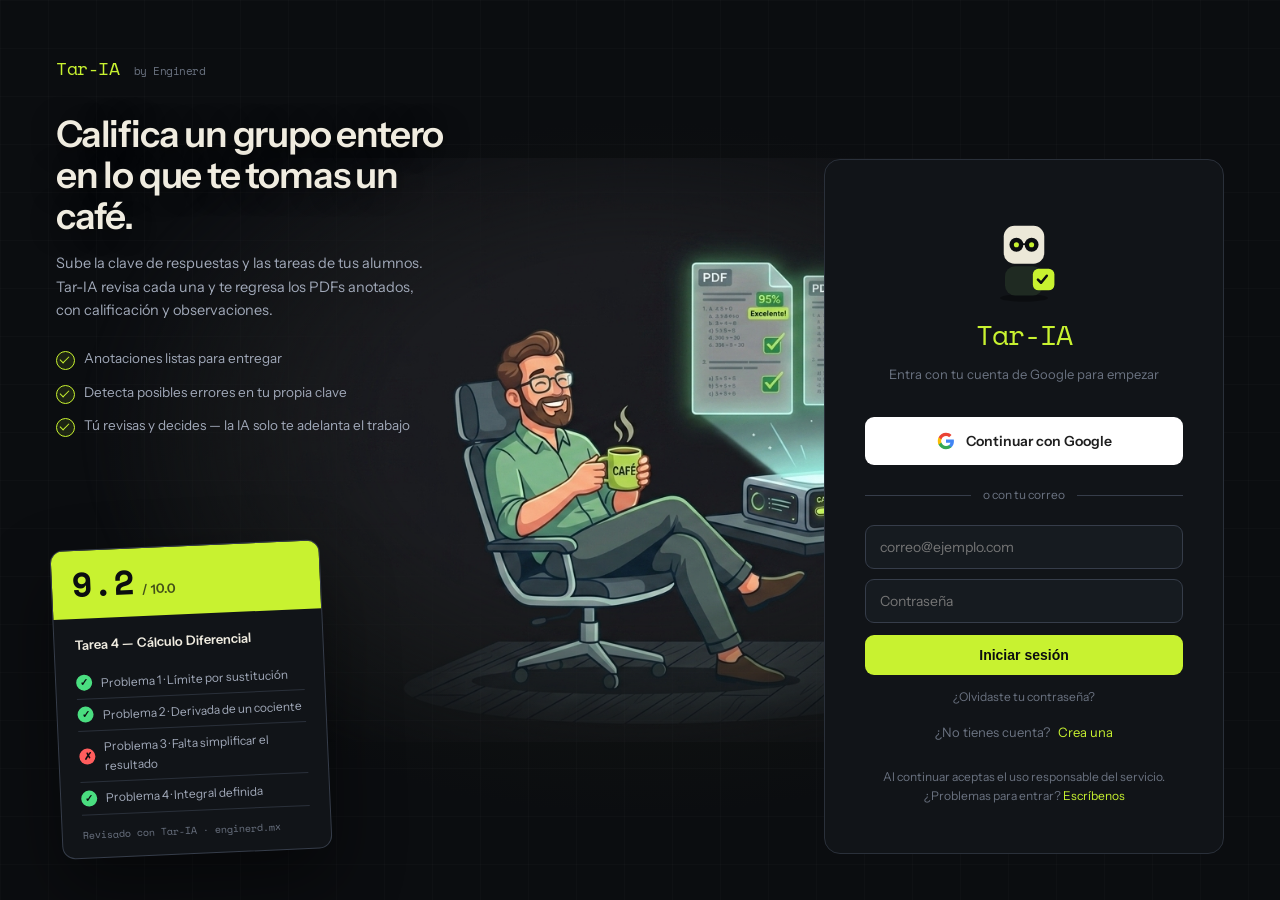
==== index.html @ 2ee2ab33 "Mover panel Admin a HQ + ajustes" ====
<!DOCTYPE html>
<html lang="es">
<head>
<meta charset="UTF-8">
<meta name="viewport" content="width=device-width, initial-scale=1.0">
<title>Tar-IA — Inicia sesión</title>
<link rel="icon" href="data:image/svg+xml,<svg xmlns='http://www.w3.org/2000/svg' viewBox='0 0 100 100'><rect width='100' height='100' rx='18' fill='%230b0d10'/><text y='.9em' font-size='72' x='14' fill='%23c8f230' font-family='monospace' font-weight='bold'>T</text></svg>">
<link rel="stylesheet" href="./css/style.css">
</head>
<body>

<div class="auth-stage">

  <!-- Ilustración central (fondo) -->
  <div class="auth-hero">
    <img src="./img/img_login.png" alt="Un docente relajado mientras Tar-IA califica las tareas" class="auth-hero-img">
    <span class="steam s1"></span><span class="steam s2"></span><span class="steam s3"></span>
  </div>

  <!-- Esquina superior izquierda: propuesta de valor -->
  <div class="auth-tl">
    <div class="auth-brand">Tar-IA <span>by Enginerd</span></div>
    <h1 class="auth-headline">Califica un grupo entero<br>en lo que te tomas un café.</h1>
    <p class="auth-lede">
      Sube la clave de respuestas y las tareas de tus alumnos. Tar-IA revisa cada una
      y te regresa los PDFs anotados, con calificación y observaciones.
    </p>
    <ul class="auth-points">
      <li>Anotaciones listas para entregar</li>
      <li>Detecta posibles errores en tu propia clave</li>
      <li>Tú revisas y decides — la IA solo te adelanta el trabajo</li>
    </ul>
  </div>

  <!-- Esquina inferior izquierda: tarjeta de ejemplo -->
  <div class="auth-bl">
    <div class="mock-sheet" aria-hidden="true">
      <div class="mock-head">
        <div class="mock-grade">9.2</div>
        <div class="mock-grade-sub">/ 10.0</div>
      </div>
      <div class="mock-body">
        <div class="mock-name">Tarea 4 — Cálculo Diferencial</div>
        <div class="mock-row"><span class="mk ok">✓</span> Problema 1 · Límite por sustitución</div>
        <div class="mock-row"><span class="mk ok">✓</span> Problema 2 · Derivada de un cociente</div>
        <div class="mock-row"><span class="mk bad">✗</span> Problema 3 · Falta simplificar el resultado</div>
        <div class="mock-row"><span class="mk ok">✓</span> Problema 4 · Integral definida</div>
        <div class="mock-foot">Revisado con Tar-IA · enginerd.mx</div>
      </div>
    </div>
  </div>

  <!-- Esquina inferior derecha: login -->
  <div class="auth-br">
    <div class="login-card">
      <!-- Nerdy · mascota de Tar-IA (sostiene la palomita) -->
      <svg class="login-mascot" width="76" height="95" viewBox="0 0 120 150" fill="none" aria-hidden="true" style="display:block;margin:0 auto 10px">
        <ellipse cx="60" cy="142" rx="38" ry="6" fill="#000" opacity=".35"/>
        <rect x="30" y="92" width="60" height="46" rx="16" fill="#1f2a22"/>
        <rect x="28" y="28" width="64" height="60" rx="17" fill="#ECE8D8"/>
        <circle cx="48" cy="58" r="11" fill="#0b0d10"/><circle cx="72" cy="58" r="11" fill="#0b0d10"/>
        <circle cx="48" cy="58" r="4" fill="#c8f230"/><circle cx="72" cy="58" r="4" fill="#c8f230"/>
        <line x1="59" y1="57" x2="61" y2="57" stroke="#0b0d10" stroke-width="3" stroke-linecap="round"/>
        <rect x="74" y="96" width="34" height="34" rx="9" fill="#c8f230"/>
        <path d="M82 113l5 5 9-11" stroke="#0b0d10" stroke-width="4" stroke-linecap="round" stroke-linejoin="round" fill="none"/>
      </svg>
      <div class="login-logo">Tar-IA</div>
      <div class="login-tag">Entra con tu cuenta de Google para empezar</div>

      <div id="error-box"></div>

      <a href="#" id="btn-google" class="btn-google">
        <svg width="18" height="18" viewBox="0 0 24 24"><path fill="#4285F4" d="M22.56 12.25c0-.78-.07-1.53-.2-2.25H12v4.26h5.92c-.26 1.37-1.04 2.53-2.21 3.31v2.77h3.57c2.08-1.92 3.28-4.74 3.28-8.09z"/><path fill="#34A853" d="M12 23c2.97 0 5.46-.98 7.28-2.66l-3.57-2.77c-.98.66-2.23 1.06-3.71 1.06-2.86 0-5.29-1.93-6.16-4.53H2.18v2.84C3.99 20.53 7.7 23 12 23z"/><path fill="#FBBC05" d="M5.84 14.09c-.22-.66-.35-1.36-.35-2.09s.13-1.43.35-2.09V7.07H2.18C1.43 8.55 1 10.22 1 12s.43 3.45 1.18 4.93l3.66-2.84z"/><path fill="#EA4335" d="M12 5.38c1.62 0 3.06.56 4.21 1.64l3.15-3.15C17.45 2.09 14.97 1 12 1 7.7 1 3.99 3.47 2.18 7.07l3.66 2.84c.87-2.6 3.3-4.53 6.16-4.53z"/></svg>
        Continuar con Google
      </a>

      <div class="login-or"><span>o con tu correo</span></div>

      <form id="email-form" autocomplete="on">
        <input type="text" id="f-name" class="login-input" placeholder="Tu nombre" style="display:none">
        <input type="email" id="f-email" class="login-input" placeholder="correo@ejemplo.com" autocomplete="email" required>
        <input type="password" id="f-pass" class="login-input" placeholder="Contraseña" autocomplete="current-password" required>
        <button type="submit" id="f-submit" class="btn-email">Iniciar sesión</button>
      </form>

      <div class="login-forgot" id="forgot-wrap"><a href="#" id="forgot-link">¿Olvidaste tu contraseña?</a></div>

      <div class="login-switch">
        <span id="switch-text">¿No tienes cuenta?</span>
        <a href="#" id="switch-link">Crea una</a>
      </div>

      <div class="login-foot">Al continuar aceptas el uso responsable del servicio.<br>¿Problemas para entrar? <a href="https://wa.me/524464036213" target="_blank">Escríbenos</a></div>
    </div>
  </div>

</div>

<script src="./js/api.js"></script>
<script>
  // Si ya hay sesión, directo al panel
  if(getToken()){ window.location.href = (window.location.pathname.startsWith('/taria-frontend') ? '/taria-frontend' : '') + '/panel.html'; }

  document.getElementById('btn-google').addEventListener('click', function(e){
    e.preventDefault();
    window.location.href = `${API_URL}/auth/google/login`;
  });

  // Mostrar error si venimos de un callback fallido
  const params = new URLSearchParams(window.location.search);
  const msg = params.get('msg');
  if(msg){
    document.getElementById('error-box').innerHTML =
      `<div class="alert alert-error" style="margin-bottom:24px;text-align:left">No pudimos iniciar sesión: ${msg}</div>`;
  }
  if(params.get('verified') === '1'){
    document.getElementById('error-box').innerHTML =
      `<div class="alert alert-success" style="margin-bottom:24px;text-align:left">✓ ¡Correo verificado! Ya puedes iniciar sesión y calificar.</div>`;
  }

  // ── Login / Registro / Recuperación con correo ──
  const PANEL = (window.location.pathname.startsWith('/taria-frontend') ? '/taria-frontend' : '') + '/panel.html';
  let modo = 'login'; // 'login' | 'register' | 'forgot'
  const fName = document.getElementById('f-name');
  const fPass = document.getElementById('f-pass');
  const fSubmit = document.getElementById('f-submit');
  const switchText = document.getElementById('switch-text');
  const switchLink = document.getElementById('switch-link');
  const forgotWrap = document.getElementById('forgot-wrap');
  const errorBox = document.getElementById('error-box');

  const LABELS = {
    login:    { submit:'Iniciar sesión', busy:'Entrando…' },
    register: { submit:'Crear cuenta',   busy:'Creando…' },
    forgot:   { submit:'Enviar enlace',  busy:'Enviando…' },
  };

  function setModo(m){
    modo = m;
    fName.style.display = (m === 'register') ? 'block' : 'none';
    fName.required = (m === 'register');
    fPass.style.display = (m === 'forgot') ? 'none' : 'block';
    fPass.required = (m !== 'forgot');
    fPass.setAttribute('autocomplete', m === 'register' ? 'new-password' : 'current-password');
    fSubmit.textContent = LABELS[m].submit;
    forgotWrap.style.display = (m === 'login') ? 'block' : 'none';
    switchText.textContent = (m === 'register') ? '¿Ya tienes cuenta?' : '¿No tienes cuenta?';
    switchLink.textContent = (m === 'register') ? 'Inicia sesión' : 'Crea una';
    errorBox.innerHTML = '';
  }
  switchLink.addEventListener('click', e => { e.preventDefault(); setModo(modo === 'register' ? 'login' : 'register'); });
  document.getElementById('forgot-link').addEventListener('click', e => { e.preventDefault(); setModo('forgot'); });

  document.getElementById('email-form').addEventListener('submit', async e => {
    e.preventDefault();
    errorBox.innerHTML = '';
    const email = document.getElementById('f-email').value.trim();
    fSubmit.disabled = true;
    fSubmit.textContent = LABELS[modo].busy;
    try{
      if(modo === 'forgot'){
        await fetch(`${API_URL}/auth/forgot-password`, {
          method:'POST', headers:{'Content-Type':'application/json'},
          body: JSON.stringify({ email })
        });
        errorBox.innerHTML = `<div class="alert alert-success" style="margin-bottom:20px;text-align:left">Si existe una cuenta con ese correo, te enviamos un enlace para restablecer tu contraseña. Revisa tu bandeja (y spam).</div>`;
        fSubmit.disabled = false; fSubmit.textContent = LABELS[modo].submit;
        return;
      }
      const body = { email, password: fPass.value };
      if(modo === 'register') body.name = fName.value.trim();
      const r = await fetch(`${API_URL}${modo === 'register' ? '/auth/register' : '/auth/login'}`, {
        method:'POST', headers:{'Content-Type':'application/json'},
        body: JSON.stringify(body),
      });
      const data = await r.json().catch(() => ({}));
      if(!r.ok) throw new Error(data.detail || 'No se pudo completar la operación');
      setToken(data.token);
      window.location.href = PANEL;
    }catch(err){
      let m = err.message;
      if(m === 'Failed to fetch' || err instanceof TypeError){
        m = 'No pudimos conectar con el servidor. Revisa tu conexión e inténtalo de nuevo.';
      }
      errorBox.innerHTML = `<div class="alert alert-error" style="margin-bottom:20px;text-align:left">${m}</div>`;
      fSubmit.disabled = false;
      fSubmit.textContent = LABELS[modo].submit;
    }
  });
</script>
</body>
</html>
---- css/style.css ----
@import url('https://fonts.googleapis.com/css2?family=Space+Mono:wght@400;700&family=Instrument+Sans:ital,wght@0,400;0,500;0,600;1,400&display=swap');

:root{
  --bg:#0b0d10;--bg2:#111418;--bg3:#161b20;
  --border:#2a303a;--border2:#363d4a;
  --text:#f0ece0;--text2:#a0a8b8;--text3:#6a7280;
  --accent:#c8f230;--accent2:#a8cc20;
  --wa:#25d366;
  --error:#ff5d5d;--success:#4ade80;
}
*{box-sizing:border-box;margin:0;padding:0}
body{font-family:'Instrument Sans',sans-serif;background:var(--bg);color:var(--text);line-height:1.6;min-height:100vh}
a{color:inherit}
::selection{background:rgba(200,242,48,.3)}

/* ── TOPBAR ── */
@keyframes nerdy-bob{0%,100%{transform:translateY(0)}50%{transform:translateY(-6px)}}
.topbar{display:flex;align-items:center;justify-content:space-between;padding:18px 32px;border-bottom:0.5px solid var(--border);background:var(--bg2)}
.topbar-logo{font-family:'Space Mono',monospace;font-size:19px;color:var(--accent);letter-spacing:-1px;text-decoration:none;display:flex;align-items:center;gap:8px}
.topbar-logo .tag{font-size:10px;background:rgba(200,242,48,.1);border:0.5px solid rgba(200,242,48,.3);padding:2px 7px;border-radius:10px;letter-spacing:.5px}
.topbar-user{display:flex;align-items:center;gap:14px;font-size:13px;color:var(--text2)}
.topbar-plan{background:var(--bg3);border:0.5px solid var(--border2);padding:5px 12px;border-radius:7px;font-family:'Space Mono',monospace;font-size:12px;color:var(--accent)}
.topbar-creditos{font-family:'Space Mono',monospace;font-size:12px;color:var(--text3);padding:5px 10px;border:0.5px solid var(--border);border-radius:7px}
.btn-logout{background:none;border:0.5px solid var(--border2);color:var(--text2);font-size:12px;padding:7px 13px;border-radius:7px;cursor:pointer;transition:border-color .2s,color .2s}
.btn-logout:hover{border-color:var(--error);color:var(--error)}

/* ── AUTH STAGE (login con ilustración central) ── */
.auth-stage{position:relative;min-height:100vh;overflow:hidden;background:radial-gradient(ellipse 60% 55% at 50% 52%, rgba(200,242,48,.06), var(--bg) 70%)}
.auth-stage::after{content:'';position:absolute;inset:0;background-image:linear-gradient(rgba(255,255,255,.014) 1px,transparent 1px),linear-gradient(90deg,rgba(255,255,255,.014) 1px,transparent 1px);background-size:48px 48px;pointer-events:none;z-index:0}

/* ilustración central que se funde con el fondo */
.auth-hero{position:absolute;left:50%;top:50%;transform:translate(-50%,-50%);z-index:1;pointer-events:none}
.auth-hero-img{height:min(86vh,720px);max-width:92vw;object-fit:contain;display:block;
  -webkit-mask-image:radial-gradient(ellipse 58% 64% at 50% 47%, #000 38%, transparent 82%);
  mask-image:radial-gradient(ellipse 58% 64% at 50% 47%, #000 38%, transparent 82%)}

/* humito del café (aproximado por CSS, sobre la taza) */
.steam{position:absolute;left:calc(50% - 86px);top:calc(50% + 30px);width:7px;height:7px;border-radius:50%;background:rgba(255,255,255,.5);filter:blur(3px);opacity:0;z-index:2}
.steam.s1{animation:steam 3.4s ease-in infinite}
.steam.s2{left:calc(50% - 78px);animation:steam 3.4s ease-in .9s infinite}
.steam.s3{left:calc(50% - 94px);animation:steam 3.4s ease-in 1.8s infinite}
@keyframes steam{0%{opacity:0;transform:translateY(0) scale(.7)}25%{opacity:.55}100%{opacity:0;transform:translateY(-46px) scale(1.7)}}

/* bloques flotantes en las esquinas */
.auth-tl{position:absolute;top:54px;left:56px;max-width:420px;z-index:3}
.auth-bl{position:absolute;bottom:46px;left:56px;z-index:3}
.auth-br{position:absolute;bottom:46px;right:56px;z-index:3}

.auth-brand{font-family:'Space Mono',monospace;font-size:18px;color:var(--accent);letter-spacing:-.5px;margin-bottom:30px}
.auth-brand span{color:var(--text3);font-size:11px;margin-left:4px}
.auth-headline{font-size:2.3rem;line-height:1.12;font-weight:600;letter-spacing:-1.2px;margin-bottom:16px;text-shadow:0 2px 24px rgba(0,0,0,.6)}
.auth-lede{font-size:14.5px;color:var(--text2);line-height:1.6;max-width:380px;margin-bottom:26px}
.auth-points{list-style:none;padding:0;margin:0;display:flex;flex-direction:column;gap:12px}
.auth-points li{position:relative;padding-left:28px;font-size:13.5px;color:var(--text2)}
.auth-points li::before{content:'';position:absolute;left:0;top:3px;width:17px;height:17px;border-radius:50%;background:rgba(200,242,48,.1);border:0.5px solid var(--accent)}
.auth-points li::after{content:'';position:absolute;left:6px;top:6px;width:4px;height:8px;border:solid var(--accent);border-width:0 1.6px 1.6px 0;transform:rotate(45deg)}

/* mockup hoja calificada */
.mock-sheet{max-width:270px;background:var(--bg2);border:0.5px solid var(--border2);border-radius:13px;overflow:hidden;box-shadow:0 30px 70px rgba(0,0,0,.45);transform:rotate(-2.5deg);transition:transform .4s cubic-bezier(.16,1,.3,1)}
.mock-sheet:hover{transform:rotate(0) translateY(-4px)}
.mock-head{background:var(--accent);color:#0b0d10;padding:16px 20px;display:flex;align-items:baseline;gap:7px}
.mock-grade{font-family:'Space Mono',monospace;font-size:34px;font-weight:700;line-height:1}
.mock-grade-sub{font-size:13px;opacity:.7;font-weight:600}
.mock-body{padding:16px 20px 14px}
.mock-name{font-weight:600;font-size:13px;margin-bottom:12px;color:var(--text)}
.mock-row{font-size:12px;color:var(--text2);padding:6px 0;border-bottom:0.5px solid var(--border);display:flex;align-items:center;gap:9px}
.mock-row:last-of-type{border-bottom:none}
.mk{width:16px;height:16px;border-radius:50%;display:inline-flex;align-items:center;justify-content:center;font-size:10px;font-weight:700;flex-shrink:0;color:#0b0d10}
.mk.ok{background:var(--success)}
.mk.bad{background:var(--error)}
.mock-foot{font-size:10px;color:var(--text3);font-family:'Space Mono',monospace;margin-top:12px}

/* Pantallas medianas: ocultar la tarjeta de ejemplo para evitar choques */
@media(max-width:1180px){
  .auth-bl{display:none}
  .auth-br{bottom:40px;right:40px}
  .auth-tl{max-width:360px;top:44px;left:40px}
  .auth-headline{font-size:2rem}
}
/* En pantallas de poca altura se oculta para no tapar el texto */
@media(max-height:780px){
  .auth-bl{display:none}
}

/* Móvil: apilar todo en flujo vertical, sin posiciones absolutas */
@media(max-width:820px){
  .auth-stage{display:flex;flex-direction:column;align-items:center;padding:36px 22px;min-height:100vh}
  .auth-hero{position:relative;left:auto;top:auto;transform:none;order:2;margin:8px 0}
  .auth-hero-img{height:auto;width:100%;max-width:340px;animation:none}
  .steam{display:none}
  .auth-tl{position:relative;top:auto;left:auto;order:1;max-width:480px;text-align:center}
  .auth-tl .auth-points{display:none}
  .auth-headline{font-size:1.7rem}
  .auth-bl{display:none}
  .auth-br{position:relative;bottom:auto;right:auto;order:3;width:100%;max-width:400px}
}

/* ── LOGIN SCREEN ── */
.login-wrap{min-height:100vh;display:flex;align-items:center;justify-content:center;padding:24px;position:relative;overflow:hidden}
.login-glow{position:absolute;top:-15%;right:-10%;width:600px;height:600px;background:radial-gradient(circle,rgba(200,242,48,.08) 0%,transparent 65%);pointer-events:none}
.login-card{position:relative;z-index:1;background:var(--bg2);border:0.5px solid var(--border);border-radius:16px;padding:48px 40px;max-width:400px;width:100%;text-align:center}
.login-logo{font-family:'Space Mono',monospace;font-size:28px;color:var(--accent);letter-spacing:-1px;margin-bottom:6px}
.login-tag{font-size:13px;color:var(--text3);margin-bottom:32px}
.btn-google{display:flex;align-items:center;justify-content:center;gap:11px;width:100%;background:#fff;color:#1f1f1f;font-size:14px;font-weight:600;padding:13px 20px;border-radius:9px;border:none;cursor:pointer;text-decoration:none;transition:transform .15s,box-shadow .2s}
.btn-google:hover{transform:translateY(-1px);box-shadow:0 6px 20px rgba(0,0,0,.3)}
.login-or{display:flex;align-items:center;gap:12px;margin:20px 0;color:var(--text3);font-size:12px}
.login-or::before,.login-or::after{content:'';flex:1;height:0.5px;background:var(--border2)}
.login-input{width:100%;background:var(--bg3);border:0.5px solid var(--border2);border-radius:9px;padding:12px 14px;color:var(--text);font-family:inherit;font-size:14px;margin-bottom:10px}
.login-input:focus{outline:none;border-color:var(--accent)}
.btn-email{width:100%;background:var(--accent);color:#0b0d10;font-size:14px;font-weight:600;padding:12px 20px;border-radius:9px;border:none;cursor:pointer;transition:background .2s;margin-top:2px}
.btn-email:hover{background:var(--accent2)}
.btn-email:disabled{opacity:.55;cursor:not-allowed}
.login-forgot{margin-top:12px;font-size:12px;text-align:center}
.login-forgot a{color:var(--text3);text-decoration:none}
.login-forgot a:hover{color:var(--accent)}
.login-switch{margin-top:16px;font-size:13px;color:var(--text3)}
.login-switch a{color:var(--accent);text-decoration:none;margin-left:5px}
.login-foot{margin-top:24px;font-size:12px;color:var(--text3)}
.login-foot a{color:var(--accent);text-decoration:none}

/* ── PANEL LAYOUT ── */
.panel-body{display:flex;min-height:calc(100vh - 65px)}
.sidebar{width:220px;border-right:0.5px solid var(--border);background:var(--bg2);padding:24px 14px;flex-shrink:0}
.side-link{display:flex;align-items:center;gap:11px;padding:11px 14px;border-radius:8px;color:var(--text2);text-decoration:none;font-size:14px;cursor:pointer;transition:background .2s,color .2s;margin-bottom:3px;border:none;background:none;width:100%;text-align:left;font-family:inherit}
.side-link svg{width:17px;height:17px;stroke:currentColor;fill:none;stroke-width:1.8;flex-shrink:0}
.side-link:hover{background:var(--bg3);color:var(--text)}
.side-link.active{background:rgba(200,242,48,.08);color:var(--accent)}
.main-content{flex:1;padding:36px 40px;min-width:0}
.view{display:none;max-width:960px;margin:0 auto}
.view.active{display:block}
.view-title{font-size:1.6rem;font-weight:600;margin-bottom:6px}
.view-sub{font-size:14px;color:var(--text2);margin-bottom:32px}

/* ── CARDS / FORM ── */
.card{background:var(--bg2);border:0.5px solid var(--border);border-radius:12px;padding:28px}
.field{margin-bottom:20px}
.field label{display:block;font-size:13px;color:var(--text2);margin-bottom:8px;font-weight:500}
.field-hint{font-size:12px;color:var(--text3);margin-top:6px}
.dropzone{border:1.5px dashed var(--border2);border-radius:10px;padding:24px;text-align:center;cursor:pointer;transition:border-color .2s,background .2s;font-size:13px;color:var(--text2)}
.dropzone:hover,.dropzone.drag{border-color:var(--accent);background:rgba(200,242,48,.04)}
.dropzone input{display:none}
.file-list{margin-top:10px;display:flex;flex-direction:column;gap:6px}
.file-item{display:flex;align-items:center;justify-content:space-between;background:var(--bg3);border:0.5px solid var(--border);border-radius:7px;padding:8px 12px;font-size:12px;font-family:'Space Mono',monospace}
.file-item button{background:none;border:none;color:var(--text3);cursor:pointer;font-size:14px}
textarea{width:100%;background:var(--bg3);border:0.5px solid var(--border2);border-radius:8px;padding:12px 14px;color:var(--text);font-family:inherit;font-size:14px;resize:vertical;min-height:80px}
textarea:focus{outline:none;border-color:var(--accent)}

.btn-primary{display:inline-flex;align-items:center;gap:9px;background:var(--accent);color:#0b0d10;font-size:14px;font-weight:600;padding:13px 24px;border-radius:9px;border:none;cursor:pointer;transition:background .2s}
.btn-primary:hover{background:var(--accent2)}
.btn-primary:disabled{opacity:.5;cursor:not-allowed}
.btn-secondary{display:inline-flex;align-items:center;gap:9px;background:transparent;color:var(--text);font-size:14px;font-weight:500;padding:13px 24px;border-radius:9px;border:0.5px solid var(--border2);cursor:pointer;transition:border-color .2s,color .2s}
.btn-secondary:hover{border-color:var(--accent);color:var(--accent)}

/* ── MODAL GENÉRICO (fotos, etc.) ── */
.modal-overlay{position:fixed;inset:0;background:rgba(0,0,0,.55);backdrop-filter:blur(5px);-webkit-backdrop-filter:blur(5px);z-index:1100;display:flex;align-items:center;justify-content:center;padding:24px}
.modal-box{background:var(--bg2);border:0.5px solid var(--border2);border-radius:16px;max-width:460px;width:100%;padding:32px 30px;text-align:center;box-shadow:0 30px 80px rgba(0,0,0,.6)}
.modal-emoji{font-size:38px;margin-bottom:8px}
.modal-box h2{font-size:1.25rem;margin-bottom:14px}
.modal-box p{font-size:14px;color:var(--text2);line-height:1.6;margin-bottom:12px}
.modal-box strong{color:var(--text)}
.modal-example{font-family:'Space Mono',monospace;font-size:12.5px;color:var(--accent);background:var(--bg3);border:0.5px solid var(--border);border-radius:9px;padding:12px;margin:14px 0}
.modal-warn{background:rgba(245,176,96,.1);border:0.5px solid rgba(245,176,96,.3);border-radius:9px;padding:11px 14px;color:#f5b060 !important;font-size:13px !important}
.modal-actions{display:flex;gap:12px;justify-content:center;margin-top:22px}
.modal-actions button{flex:1}

/* ── CÓMO USAR ── */
.howto-step{background:var(--bg2);border:0.5px solid var(--border);border-radius:12px;padding:24px 26px;margin-bottom:18px}
.howto-head{display:flex;align-items:center;gap:12px;margin-bottom:12px}
.howto-head h3{margin:0;font-size:16px}
.howto-n{flex-shrink:0;width:34px;height:34px;border-radius:50%;background:var(--accent);color:#0b0d10;font-family:'Space Mono',monospace;font-weight:700;display:flex;align-items:center;justify-content:center;font-size:16px}
.howto-step p{font-size:14px;color:var(--text2);line-height:1.6;margin-bottom:8px}
.howto-step ul{margin:0 0 8px;padding-left:20px}
.howto-step li{font-size:13.5px;color:var(--text2);line-height:1.7}
.howto-step strong{color:var(--text)}
.howto-tip{font-size:12.5px !important;color:var(--text3) !important;border-left:2px solid var(--border2);padding-left:12px;margin-top:10px !important}
.howto-grid{display:grid;grid-template-columns:1fr 1fr;gap:14px;margin-top:12px}
.howto-card{border-radius:10px;padding:16px 18px}
.howto-card.good{background:rgba(74,222,128,.06);border:0.5px solid rgba(74,222,128,.3)}
.howto-card.bad{background:rgba(255,93,93,.06);border:0.5px solid rgba(255,93,93,.3)}
.howto-card-h{font-weight:600;font-size:14px;margin-bottom:10px}
.howto-card.good .howto-card-h{color:var(--success)}
.howto-card.bad .howto-card-h{color:var(--error)}
.howto-card ul{margin:0;padding-left:18px}
.howto-card li{font-size:13px;color:var(--text2);line-height:1.7}
.howto-cta{text-align:center;font-size:14px;color:var(--text2);padding:18px;background:rgba(200,242,48,.06);border:0.5px solid rgba(200,242,48,.25);border-radius:12px}
.howto-cta a{color:var(--accent);text-decoration:none;font-weight:600;margin-left:6px}
@media(max-width:680px){.howto-grid{grid-template-columns:1fr}}

/* ── BANNER VERIFICACIÓN DE CORREO ── */
#verify-banner{display:flex;align-items:center;gap:10px;background:rgba(245,176,96,.12);border-bottom:0.5px solid rgba(245,176,96,.35);color:#f5b060;font-size:13px;padding:11px 24px}
#verify-banner svg{flex-shrink:0}
#verify-banner button{margin-left:auto;background:#f5b060;color:#0b0d10;border:none;border-radius:7px;padding:7px 14px;font-size:12px;font-weight:600;cursor:pointer;white-space:nowrap}
#verify-banner button:disabled{opacity:.6;cursor:default}

/* ── SELECTOR DE MODO DE CLAVE ── */
.clave-modo{display:flex;gap:8px;background:var(--bg3);border:0.5px solid var(--border);border-radius:10px;padding:4px;margin-bottom:20px}
.clave-modo-btn{flex:1;background:none;border:none;color:var(--text2);font-size:13px;font-weight:500;padding:9px 12px;border-radius:7px;cursor:pointer;font-family:inherit;transition:background .2s,color .2s}
.clave-modo-btn.active{background:var(--accent);color:#0b0d10;font-weight:600}
#tabla-clave input{background:var(--bg3);border:0.5px solid var(--border2);border-radius:6px;color:var(--text);font-family:inherit;font-size:13px;padding:6px 8px;width:100%}
#tabla-clave input:focus{outline:none;border-color:var(--accent)}
#tabla-clave td{vertical-align:middle}
#tabla-clave .col-puntos input{width:64px}
#tabla-clave .col-tol input{width:72px}
.btn-del-fila{background:none;border:none;color:var(--text3);cursor:pointer;font-size:14px}
.btn-del-fila:hover{color:var(--error)}

/* ── AVISO DE CRÉDITOS ── */
.creditos-aviso{background:rgba(200,242,48,.07);border:0.5px solid rgba(200,242,48,.3);border-radius:9px;padding:12px 16px;margin-bottom:16px;font-size:13px;color:var(--text2)}
.creditos-aviso .cred-num{font-family:'Space Mono',monospace;font-weight:700;color:var(--accent);font-size:15px}
.creditos-aviso .cred-sub{color:var(--text3);font-size:12px;margin-left:4px}
.creditos-aviso .cred-warn{margin-top:8px;color:#ff8a8a;font-size:12px}

/* ── ALERT ── */
.alert{padding:14px 38px 14px 16px;border-radius:9px;font-size:13px;margin-bottom:20px;position:relative;line-height:1.55}
.alert-error{background:rgba(255,93,93,.08);border:0.5px solid rgba(255,93,93,.3);color:#ff8a8a}
.alert-success{background:rgba(74,222,128,.08);border:0.5px solid rgba(74,222,128,.3);color:var(--success)}
.alert-info{background:rgba(200,242,48,.06);border:0.5px solid rgba(200,242,48,.25);color:var(--accent)}

/* ── TABLE ── */
table{width:100%;border-collapse:collapse;font-size:13px}
th{text-align:left;color:var(--text3);font-family:'Space Mono',monospace;font-size:11px;text-transform:uppercase;letter-spacing:.5px;padding:10px 12px;border-bottom:0.5px solid var(--border)}
td{padding:12px;border-bottom:0.5px solid var(--border);color:var(--text2)}
tr:last-child td{border-bottom:none}
.badge{font-size:11px;padding:3px 9px;border-radius:10px;font-family:'Space Mono',monospace}
.badge-ok{background:rgba(74,222,128,.1);color:var(--success);border:0.5px solid rgba(74,222,128,.25)}
.badge-pending{background:rgba(245,176,96,.1);color:#f5b060;border:0.5px solid rgba(245,176,96,.25)}

/* ── PLAN CARDS ── */
.plan-grid{display:grid;grid-template-columns:repeat(auto-fit,minmax(200px,1fr));gap:16px;margin-top:8px}
.plan-card{background:var(--bg3);border:0.5px solid var(--border2);border-radius:12px;padding:24px 20px;text-align:center;position:relative;transition:border-color .2s,transform .2s}
.plan-card:hover{transform:translateY(-3px)}
.plan-card.current{border-color:var(--accent);background:rgba(200,242,48,.05)}
.plan-card.current::before{content:'Plan actual';position:absolute;top:-10px;left:50%;transform:translateX(-50%);background:var(--accent);color:#0b0d10;font-size:10px;padding:3px 10px;border-radius:10px;font-family:'Space Mono',monospace;font-weight:700}
.plan-name{font-family:'Space Mono',monospace;font-size:14px;color:var(--text2);text-transform:uppercase;letter-spacing:.5px;margin-bottom:10px}
.plan-price{font-size:2rem;font-weight:700;margin-bottom:4px}
.plan-price small{font-size:13px;color:var(--text3);font-weight:400}
.plan-revs{font-size:13px;color:var(--text3);margin-bottom:18px}
.ai-disclaimer{display:flex;gap:11px;align-items:flex-start;background:rgba(245,176,96,.08);border:0.5px solid rgba(245,176,96,.3);border-radius:10px;padding:14px 18px;margin-bottom:24px;font-size:13px;color:#f5b060;line-height:1.55}
.ai-disclaimer svg{flex-shrink:0;margin-top:2px}
.ai-disclaimer strong{color:#ffd9a0}
.ai-disclaimer #ai-disclaimer-close{margin-left:auto;background:none;border:none;color:#f5b060;cursor:pointer;font-size:14px;padding:2px 6px;flex-shrink:0;align-self:flex-start;opacity:.7}
.ai-disclaimer #ai-disclaimer-close:hover{opacity:1}
.alert-close{position:absolute;top:10px;right:12px;background:none;border:none;color:inherit;cursor:pointer;font-size:13px;opacity:.6}
.alert-close:hover{opacity:1}
.plan-iva{font-size:10px;color:var(--text3);text-transform:uppercase;letter-spacing:.5px;margin-bottom:4px}
.plan-usd{font-size:12px;color:var(--text3);margin-bottom:4px;font-family:'Space Mono',monospace}
.fx-disclaimer{font-size:11px;color:var(--text3);margin-top:14px;line-height:1.5;border-left:2px solid var(--border2);padding-left:10px}

/* ── TOOLTIPS DE AYUDA (ícono i) ── */
.info-i{display:inline-flex;align-items:center;justify-content:center;width:15px;height:15px;border-radius:50%;border:1px solid var(--text3);color:var(--text3);font-size:10px;font-style:italic;font-family:Georgia,serif;cursor:help;margin-left:7px;position:relative;vertical-align:middle}
.info-i:hover{border-color:var(--accent);color:var(--accent)}
.info-pop{display:none;position:absolute;bottom:140%;left:50%;transform:translateX(-50%);width:250px;background:var(--bg3);border:0.5px solid var(--border2);border-radius:9px;padding:11px 13px;font-size:12px;font-style:normal;font-weight:400;color:var(--text2);line-height:1.55;z-index:60;box-shadow:0 10px 28px rgba(0,0,0,.45);text-align:left;font-family:'Instrument Sans',sans-serif}
.info-pop strong{color:var(--text)}
.info-i:hover .info-pop{display:block}

/* ── TOUR DE BIENVENIDA ── */
.tour-overlay{position:fixed;inset:0;background:rgba(0,0,0,.6);z-index:1000}
.tour-tip{position:fixed;z-index:1003;width:300px;background:var(--bg2);border:0.5px solid var(--accent);border-radius:12px;padding:18px 20px;box-shadow:0 20px 60px rgba(0,0,0,.55)}
.tour-title{font-weight:600;font-size:15px;margin-bottom:6px}
.tour-text{font-size:13px;color:var(--text2);line-height:1.55;margin-bottom:14px}
.tour-actions{display:flex;justify-content:space-between;align-items:center;gap:10px}
.tour-skip{background:none;border:none;color:var(--text3);font-size:12px;cursor:pointer;padding:6px}
.tour-skip:hover{color:var(--text2)}
.tour-next{background:var(--accent);color:#0b0d10;border:none;border-radius:7px;padding:8px 18px;font-size:13px;font-weight:600;cursor:pointer}
.tour-progress{font-size:11px;color:var(--text3);font-family:'Space Mono',monospace;margin-top:10px;text-align:right}
.tour-highlight{position:relative;z-index:1002;box-shadow:0 0 0 3px var(--accent),0 0 0 9999px rgba(0,0,0,.6);border-radius:8px}

/* ── ADMIN KPIs ── */
.kpi-grid{display:grid;grid-template-columns:repeat(auto-fit,minmax(180px,1fr));gap:14px;margin-bottom:24px}
.kpi-card{background:var(--bg2);border:0.5px solid var(--border);border-radius:12px;padding:20px 22px}
.kpi-card.kpi-accent{border-color:rgba(200,242,48,.35);background:rgba(200,242,48,.04)}
.kpi-label{font-size:11px;color:var(--text3);text-transform:uppercase;letter-spacing:.6px;margin-bottom:8px}
.kpi-num{font-family:'Space Mono',monospace;font-size:1.7rem;font-weight:700;color:var(--text);line-height:1}
.kpi-card.kpi-accent .kpi-num{color:var(--accent)}
.kpi-foot{font-size:12px;color:var(--text3);margin-top:6px}
.plan-bar-row{display:flex;align-items:center;gap:12px;margin-bottom:10px;font-size:13px}
.plan-bar-name{width:110px;color:var(--text2);font-family:'Space Mono',monospace;font-size:12px;text-transform:capitalize}
.plan-bar-track{flex:1;background:var(--bg3);border-radius:99px;height:10px;overflow:hidden}
.plan-bar-fill{height:100%;background:var(--accent);border-radius:99px;min-width:3px}
.plan-bar-count{width:36px;text-align:right;color:var(--text);font-family:'Space Mono',monospace;font-size:12px}

/* ── STAT MINI ── */
.stat-row{display:grid;grid-template-columns:repeat(3,1fr);gap:14px;margin-bottom:28px}
.stat-mini{background:var(--bg2);border:0.5px solid var(--border);border-radius:10px;padding:18px 20px}
.stat-mini-num{font-family:'Space Mono',monospace;font-size:1.7rem;color:var(--accent);font-weight:700}
.stat-mini-label{font-size:12px;color:var(--text3);margin-top:4px}

/* ── LOADER ── */
.spinner{width:18px;height:18px;border:2px solid rgba(11,13,16,.3);border-top-color:#0b0d10;border-radius:50%;animation:spin .7s linear infinite}
@keyframes spin{to{transform:rotate(360deg)}}

@media(max-width:760px){
  .panel-body{flex-direction:column}
  .sidebar{width:100%;display:flex;overflow-x:auto;border-right:none;border-bottom:0.5px solid var(--border)}
  .side-link{flex-shrink:0}
  .main-content{padding:24px 18px}
  .stat-row{grid-template-columns:1fr}
}
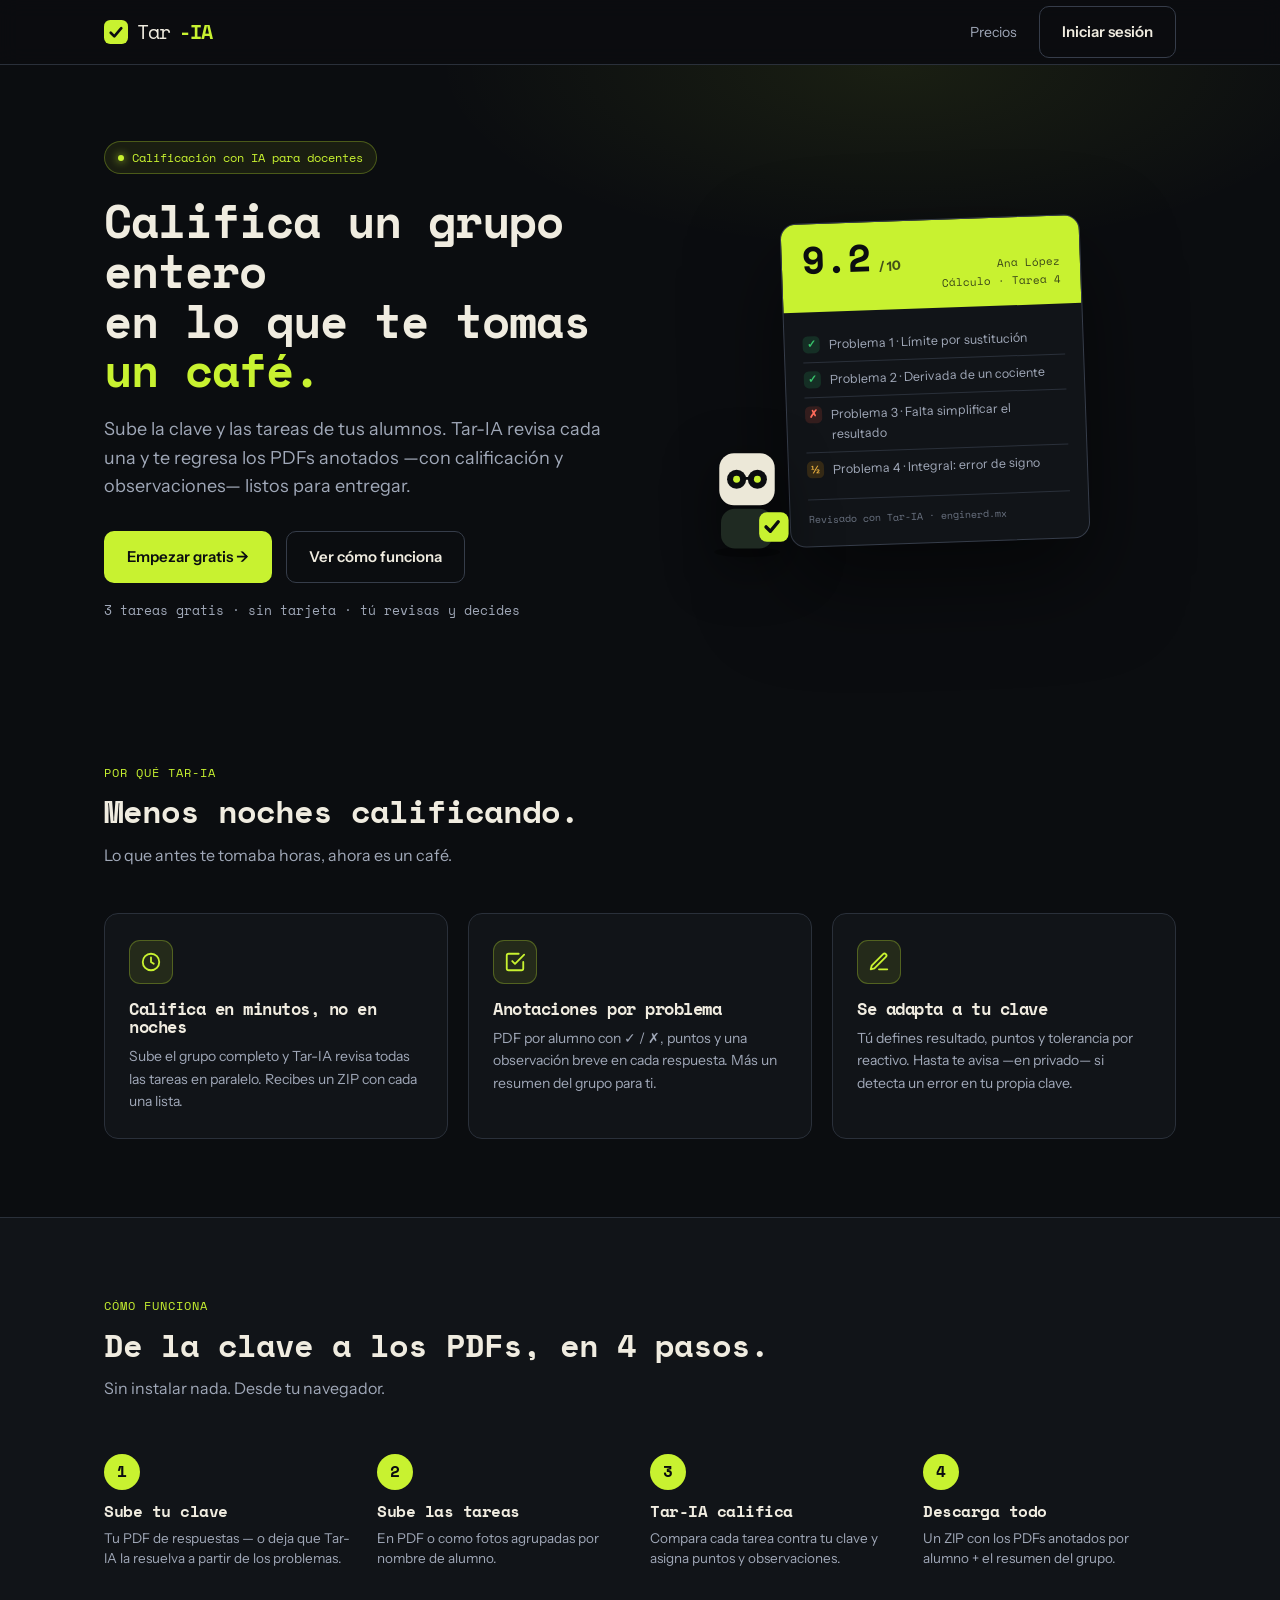
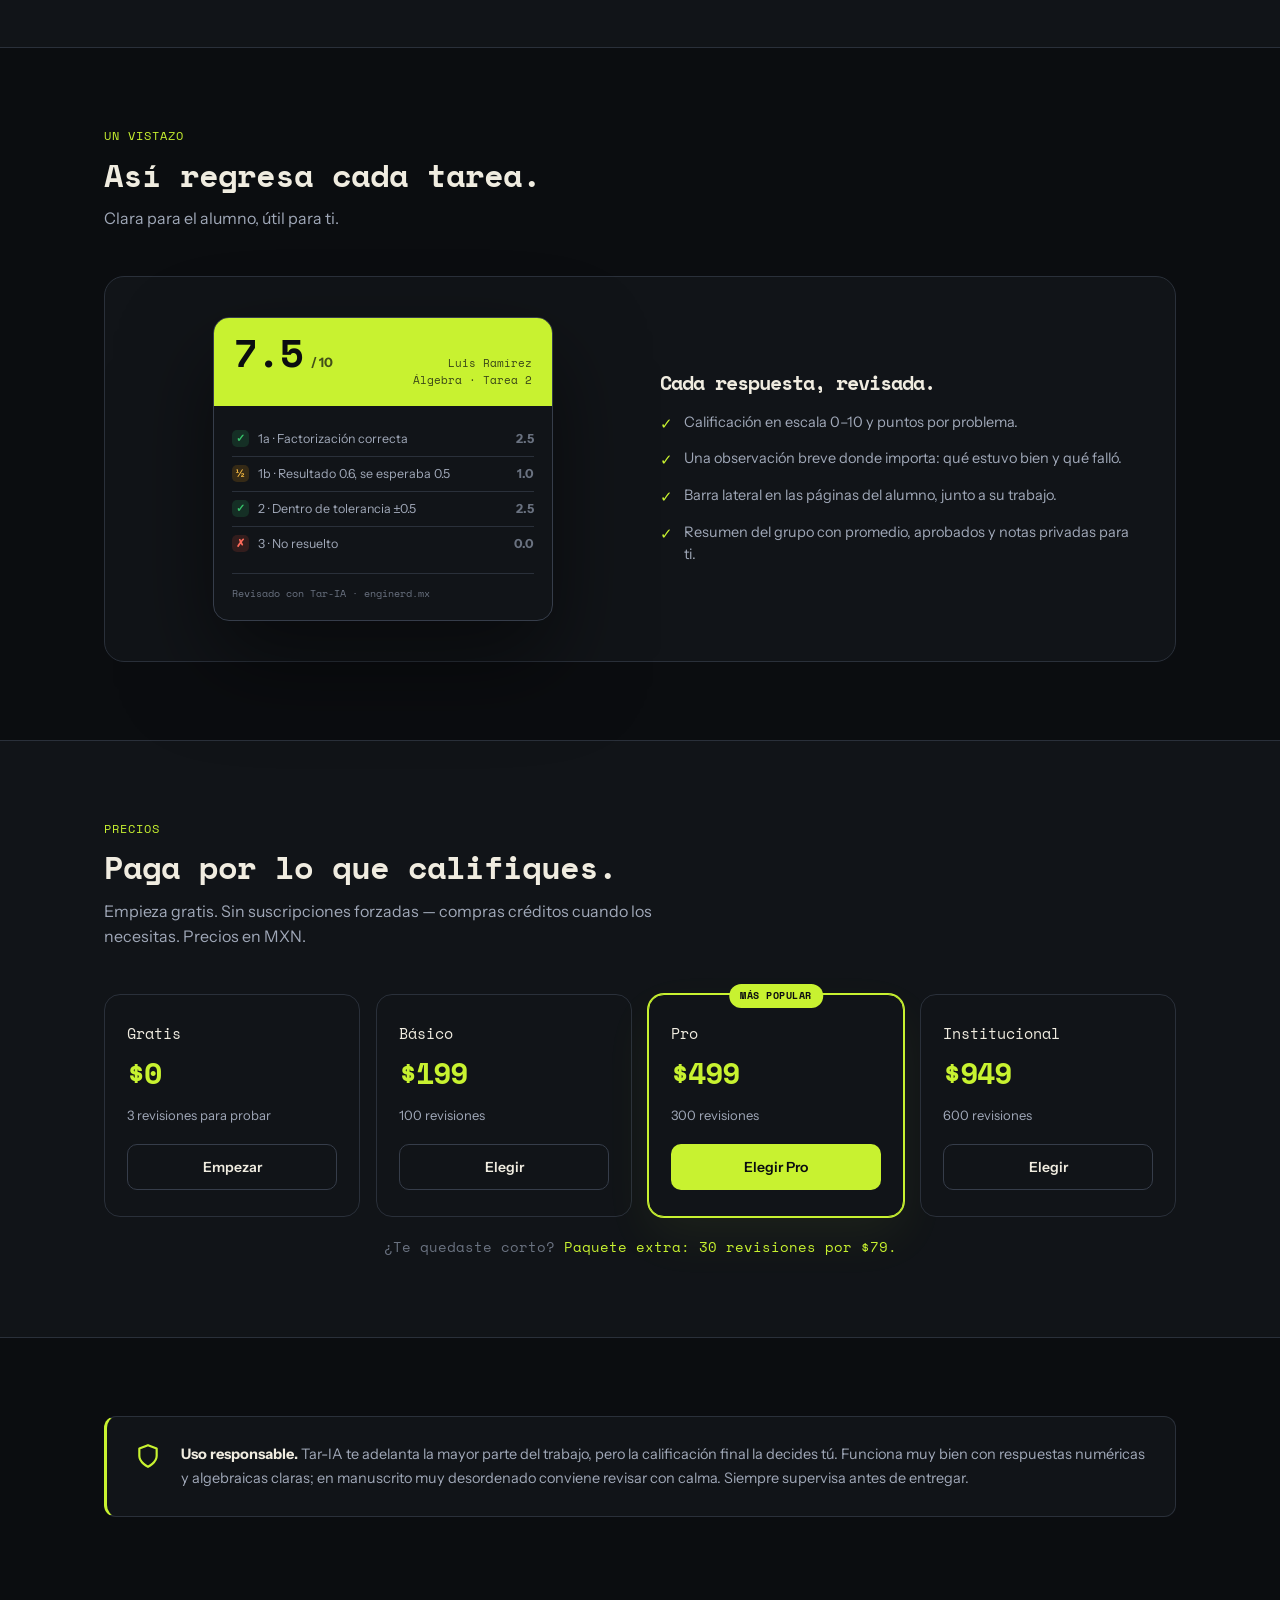
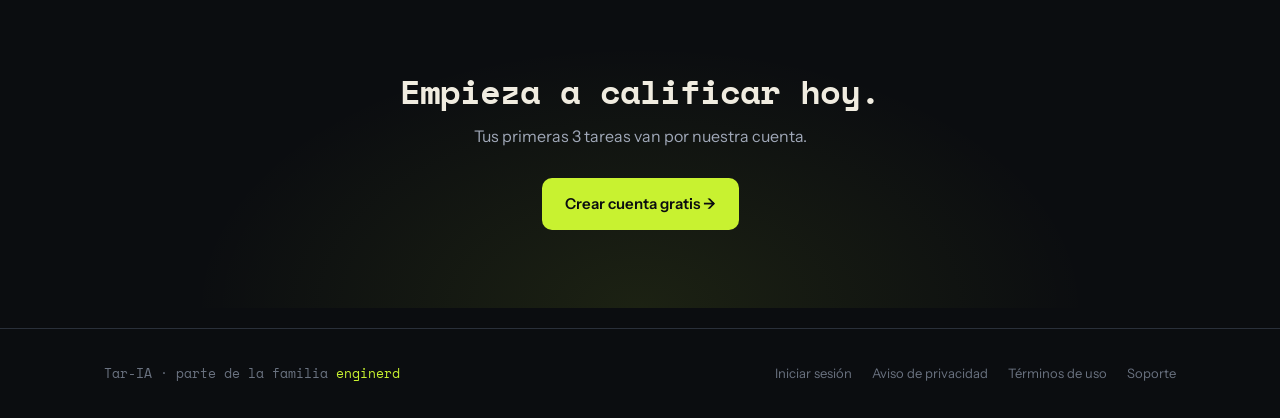
==== commit c7765046: "Landing nuevo + login limpio (sin foto); flujo index→login→panel" ====
--- a/index.html
+++ b/index.html
@@ -3,190 +3,334 @@
 <head>
 <meta charset="UTF-8">
 <meta name="viewport" content="width=device-width, initial-scale=1.0">
-<title>Tar-IA — Inicia sesión</title>
+<title>Tar-IA — Califica las tareas de tu grupo con IA</title>
+<meta name="description" content="Tar-IA revisa las tareas de todo tu grupo y te regresa cada una anotada, con calificación y observaciones. Tú revisas y entregas.">
 <link rel="icon" href="data:image/svg+xml,<svg xmlns='http://www.w3.org/2000/svg' viewBox='0 0 100 100'><rect width='100' height='100' rx='18' fill='%230b0d10'/><text y='.9em' font-size='72' x='14' fill='%23c8f230' font-family='monospace' font-weight='bold'>T</text></svg>">
 <link rel="stylesheet" href="./css/style.css">
+<style>
+  :root{--maxw:1120px}
+  .lp{color:var(--text);overflow-x:hidden}
+  .lp .wrap{max-width:var(--maxw);margin:0 auto;padding:0 24px}
+  .lp a{text-decoration:none}
+  .lp h1,.lp h2,.lp h3{font-family:'Space Mono',monospace;letter-spacing:-1px;line-height:1.08}
+  .lp .lime{color:var(--accent)}
+  .lp .btn{display:inline-flex;align-items:center;gap:8px;font-weight:600;font-size:15px;padding:13px 22px;border-radius:10px;cursor:pointer;transition:transform .15s,background .2s,border-color .2s;border:0.5px solid transparent}
+  .lp .btn:hover{transform:translateY(-1px)}
+  .lp .btn-lime{background:var(--accent);color:#0b0d10}
+  .lp .btn-lime:hover{background:#d4f84a}
+  .lp .btn-ghost{background:transparent;color:var(--text);border-color:var(--border2)}
+  .lp .btn-ghost:hover{border-color:var(--accent);color:var(--accent)}
+
+  /* NAV */
+  .lp-nav{position:sticky;top:0;z-index:50;background:rgba(11,13,16,.82);backdrop-filter:blur(10px);border-bottom:0.5px solid var(--border)}
+  .lp-nav .wrap{display:flex;align-items:center;justify-content:space-between;height:64px}
+  .lp-brand{display:flex;align-items:center;gap:9px;font-family:'Space Mono',monospace;font-size:20px;color:var(--text);letter-spacing:-1px}
+  .lp-brand b{font-weight:700}
+  .lp-nav-links{display:flex;align-items:center;gap:22px}
+  .lp-nav-links a.plain{color:var(--text2);font-size:14px}
+  .lp-nav-links a.plain:hover{color:var(--text)}
+
+  /* HERO */
+  .lp-hero{position:relative;padding:76px 0 64px;background:radial-gradient(ellipse 60% 50% at 70% 0%, rgba(200,242,48,.08), transparent 60%)}
+  .lp-hero .wrap{display:grid;grid-template-columns:1.05fr .95fr;gap:56px;align-items:center}
+  .eyebrow{display:inline-flex;align-items:center;gap:8px;font-family:'Space Mono',monospace;font-size:12px;color:var(--accent);background:rgba(200,242,48,.08);border:0.5px solid rgba(200,242,48,.28);border-radius:99px;padding:6px 13px;margin-bottom:22px}
+  .eyebrow .dot{width:6px;height:6px;border-radius:50%;background:var(--accent);box-shadow:0 0 8px var(--accent)}
+  .lp-hero h1{font-size:46px;margin-bottom:20px}
+  .lp-hero p.lede{font-size:18px;color:var(--text2);max-width:520px;margin-bottom:30px;line-height:1.6}
+  .hero-cta{display:flex;gap:14px;flex-wrap:wrap;margin-bottom:18px}
+  .hero-trust{font-family:'Space Mono',monospace;font-size:12.5px;color:var(--text3)}
+  .hero-trust b{color:var(--text2);font-weight:400}
+
+  /* Visual del hero: mascota + tarjeta calificada */
+  .hero-visual{position:relative;display:flex;justify-content:center;align-items:flex-end}
+  .grade-card{background:var(--bg2);border:0.5px solid var(--border2);border-radius:16px;width:300px;box-shadow:0 40px 90px rgba(0,0,0,.5);overflow:hidden;transform:rotate(-2deg)}
+  .grade-head{background:var(--accent);color:#0b0d10;padding:16px 20px;display:flex;align-items:baseline;gap:8px}
+  .grade-head .g{font-family:'Space Mono',monospace;font-size:38px;font-weight:700;line-height:1}
+  .grade-head .g10{font-size:13px;font-weight:700;opacity:.7}
+  .grade-head .who{margin-left:auto;font-family:'Space Mono',monospace;font-size:11px;opacity:.75;text-align:right}
+  .grade-body{padding:16px 18px 18px}
+  .grade-body .name{font-weight:600;font-size:13px;margin-bottom:12px}
+  .grow{display:flex;align-items:flex-start;gap:9px;font-size:12.5px;color:var(--text2);padding:7px 0;border-top:0.5px solid var(--border)}
+  .grow:first-of-type{border-top:none}
+  .mk{flex-shrink:0;width:17px;height:17px;border-radius:5px;display:inline-flex;align-items:center;justify-content:center;font-size:11px;font-weight:700;margin-top:1px}
+  .mk.ok{background:rgba(39,174,96,.18);color:#37c46b}
+  .mk.bad{background:rgba(231,76,60,.16);color:#ff6b5b}
+  .mk.half{background:rgba(243,156,18,.16);color:#f5b942}
+  .grade-foot{font-family:'Space Mono',monospace;font-size:10px;color:var(--text3);margin-top:12px;padding-top:12px;border-top:0.5px solid var(--border)}
+  .hero-nerdy{position:absolute;left:2px;bottom:-16px;width:104px;z-index:3;filter:drop-shadow(0 14px 26px rgba(0,0,0,.55));animation:nerdy-bob 4s ease-in-out infinite}
+
+  /* SECCIONES */
+  .sec{padding:78px 0}
+  .sec-tag{font-family:'Space Mono',monospace;font-size:12px;color:var(--accent);text-transform:uppercase;letter-spacing:1px;margin-bottom:12px}
+  .sec h2{font-size:32px;margin-bottom:14px}
+  .sec .sub{color:var(--text2);font-size:16px;max-width:600px;margin-bottom:44px}
+
+  .features{display:grid;grid-template-columns:repeat(3,1fr);gap:20px}
+  .feat{background:var(--bg2);border:0.5px solid var(--border);border-radius:14px;padding:26px 24px}
+  .feat .ic{width:44px;height:44px;border-radius:11px;background:rgba(200,242,48,.1);border:0.5px solid rgba(200,242,48,.28);display:flex;align-items:center;justify-content:center;margin-bottom:16px}
+  .feat h3{font-size:17px;margin-bottom:9px;letter-spacing:-.5px}
+  .feat p{color:var(--text2);font-size:14px;line-height:1.6}
+
+  .steps{display:grid;grid-template-columns:repeat(4,1fr);gap:20px;counter-reset:s}
+  .step{position:relative;padding-top:8px}
+  .step .n{width:36px;height:36px;border-radius:50%;background:var(--accent);color:#0b0d10;font-family:'Space Mono',monospace;font-weight:700;display:flex;align-items:center;justify-content:center;margin-bottom:14px}
+  .step h3{font-size:15.5px;margin-bottom:7px;letter-spacing:-.5px}
+  .step p{color:var(--text2);font-size:13.5px;line-height:1.55}
+
+  /* EJEMPLO */
+  .example{background:var(--bg2);border:0.5px solid var(--border);border-radius:20px;padding:40px;display:grid;grid-template-columns:1fr 1fr;gap:40px;align-items:center}
+  .example ul{list-style:none;margin-top:18px;display:flex;flex-direction:column;gap:13px}
+  .example li{display:flex;gap:11px;align-items:flex-start;color:var(--text2);font-size:14.5px;line-height:1.5}
+  .example li .c{color:var(--accent);flex-shrink:0;margin-top:2px}
+
+  /* PRECIOS */
+  .plans{display:grid;grid-template-columns:repeat(4,1fr);gap:16px;align-items:stretch}
+  .plan{background:var(--bg2);border:0.5px solid var(--border);border-radius:16px;padding:26px 22px;display:flex;flex-direction:column;position:relative}
+  .plan.pop{border-color:var(--accent);box-shadow:0 0 0 1px var(--accent),0 20px 50px rgba(200,242,48,.06)}
+  .plan .pop-badge{position:absolute;top:-11px;left:50%;transform:translateX(-50%);background:var(--accent);color:#0b0d10;font-family:'Space Mono',monospace;font-size:10px;font-weight:700;padding:4px 11px;border-radius:99px;letter-spacing:.5px;text-transform:uppercase}
+  .plan .pname{font-family:'Space Mono',monospace;font-size:15px;color:var(--text);margin-bottom:4px}
+  .plan .price{font-family:'Space Mono',monospace;font-size:30px;font-weight:700;color:var(--accent);letter-spacing:-1px}
+  .plan .price small{font-size:13px;color:var(--text3);font-weight:400}
+  .plan .revs{font-size:13px;color:var(--text2);margin:8px 0 18px}
+  .plan .btn{width:100%;justify-content:center;margin-top:auto;font-size:14px;padding:11px}
+  .plan-extra{margin-top:20px;text-align:center;font-size:13.5px;color:var(--text3);font-family:'Space Mono',monospace}
+  .plan-extra b{color:var(--accent);font-weight:400}
+
+  /* USO RESPONSABLE */
+  .responsible{display:flex;gap:20px;align-items:flex-start;background:var(--bg2);border:0.5px solid var(--border);border-left:3px solid var(--accent);border-radius:12px;padding:26px 28px}
+  .responsible p{color:var(--text2);font-size:14.5px;line-height:1.65}
+  .responsible b{color:var(--text)}
+
+  /* CTA FINAL */
+  .final-cta{text-align:center;background:radial-gradient(ellipse 50% 120% at 50% 100%, rgba(200,242,48,.09), transparent 70%)}
+  .final-cta h2{font-size:34px;margin-bottom:14px}
+  .final-cta p{color:var(--text2);font-size:16px;margin-bottom:28px}
+
+  /* FOOTER */
+  .lp-foot{border-top:0.5px solid var(--border);padding:34px 0;margin-top:20px}
+  .lp-foot .wrap{display:flex;flex-wrap:wrap;gap:16px;justify-content:space-between;align-items:center}
+  .lp-foot .fam{font-family:'Space Mono',monospace;font-size:13px;color:var(--text3)}
+  .lp-foot .links{display:flex;gap:20px;flex-wrap:wrap}
+  .lp-foot .links a{color:var(--text3);font-size:13px}
+  .lp-foot .links a:hover{color:var(--accent)}
+
+  @media(max-width:860px){
+    .lp-hero .wrap{grid-template-columns:1fr;gap:44px}
+    .lp-hero h1{font-size:36px}
+    .hero-visual{order:-1}
+    .features,.steps,.plans{grid-template-columns:1fr 1fr}
+    .example{grid-template-columns:1fr;padding:28px}
+  }
+  @media(max-width:560px){
+    .features,.steps,.plans{grid-template-columns:1fr}
+    .lp-hero h1{font-size:30px}
+    .lp-nav-links{gap:12px}
+  }
+</style>
 </head>
 <body>
-
-<div class="auth-stage">
-
-  <!-- Ilustración central (fondo) -->
-  <div class="auth-hero">
-    <img src="./img/img_login.png" alt="Un docente relajado mientras Tar-IA califica las tareas" class="auth-hero-img">
-    <span class="steam s1"></span><span class="steam s2"></span><span class="steam s3"></span>
-  </div>
-
-  <!-- Esquina superior izquierda: propuesta de valor -->
-  <div class="auth-tl">
-    <div class="auth-brand">Tar-IA <span>by Enginerd</span></div>
-    <h1 class="auth-headline">Califica un grupo entero<br>en lo que te tomas un café.</h1>
-    <p class="auth-lede">
-      Sube la clave de respuestas y las tareas de tus alumnos. Tar-IA revisa cada una
-      y te regresa los PDFs anotados, con calificación y observaciones.
-    </p>
-    <ul class="auth-points">
-      <li>Anotaciones listas para entregar</li>
-      <li>Detecta posibles errores en tu propia clave</li>
-      <li>Tú revisas y decides — la IA solo te adelanta el trabajo</li>
-    </ul>
-  </div>
-
-  <!-- Esquina inferior izquierda: tarjeta de ejemplo -->
-  <div class="auth-bl">
-    <div class="mock-sheet" aria-hidden="true">
-      <div class="mock-head">
-        <div class="mock-grade">9.2</div>
-        <div class="mock-grade-sub">/ 10.0</div>
-      </div>
-      <div class="mock-body">
-        <div class="mock-name">Tarea 4 — Cálculo Diferencial</div>
-        <div class="mock-row"><span class="mk ok">✓</span> Problema 1 · Límite por sustitución</div>
-        <div class="mock-row"><span class="mk ok">✓</span> Problema 2 · Derivada de un cociente</div>
-        <div class="mock-row"><span class="mk bad">✗</span> Problema 3 · Falta simplificar el resultado</div>
-        <div class="mock-row"><span class="mk ok">✓</span> Problema 4 · Integral definida</div>
-        <div class="mock-foot">Revisado con Tar-IA · enginerd.mx</div>
-      </div>
-    </div>
-  </div>
-
-  <!-- Esquina inferior derecha: login -->
-  <div class="auth-br">
-    <div class="login-card">
-      <!-- Nerdy · mascota de Tar-IA (sostiene la palomita) -->
-      <svg class="login-mascot" width="76" height="95" viewBox="0 0 120 150" fill="none" aria-hidden="true" style="display:block;margin:0 auto 10px">
-        <ellipse cx="60" cy="142" rx="38" ry="6" fill="#000" opacity=".35"/>
-        <rect x="30" y="92" width="60" height="46" rx="16" fill="#1f2a22"/>
-        <rect x="28" y="28" width="64" height="60" rx="17" fill="#ECE8D8"/>
-        <circle cx="48" cy="58" r="11" fill="#0b0d10"/><circle cx="72" cy="58" r="11" fill="#0b0d10"/>
-        <circle cx="48" cy="58" r="4" fill="#c8f230"/><circle cx="72" cy="58" r="4" fill="#c8f230"/>
-        <line x1="59" y1="57" x2="61" y2="57" stroke="#0b0d10" stroke-width="3" stroke-linecap="round"/>
-        <rect x="74" y="96" width="34" height="34" rx="9" fill="#c8f230"/>
-        <path d="M82 113l5 5 9-11" stroke="#0b0d10" stroke-width="4" stroke-linecap="round" stroke-linejoin="round" fill="none"/>
-      </svg>
-      <div class="login-logo">Tar-IA</div>
-      <div class="login-tag">Entra con tu cuenta de Google para empezar</div>
-
-      <div id="error-box"></div>
-
-      <a href="#" id="btn-google" class="btn-google">
-        <svg width="18" height="18" viewBox="0 0 24 24"><path fill="#4285F4" d="M22.56 12.25c0-.78-.07-1.53-.2-2.25H12v4.26h5.92c-.26 1.37-1.04 2.53-2.21 3.31v2.77h3.57c2.08-1.92 3.28-4.74 3.28-8.09z"/><path fill="#34A853" d="M12 23c2.97 0 5.46-.98 7.28-2.66l-3.57-2.77c-.98.66-2.23 1.06-3.71 1.06-2.86 0-5.29-1.93-6.16-4.53H2.18v2.84C3.99 20.53 7.7 23 12 23z"/><path fill="#FBBC05" d="M5.84 14.09c-.22-.66-.35-1.36-.35-2.09s.13-1.43.35-2.09V7.07H2.18C1.43 8.55 1 10.22 1 12s.43 3.45 1.18 4.93l3.66-2.84z"/><path fill="#EA4335" d="M12 5.38c1.62 0 3.06.56 4.21 1.64l3.15-3.15C17.45 2.09 14.97 1 12 1 7.7 1 3.99 3.47 2.18 7.07l3.66 2.84c.87-2.6 3.3-4.53 6.16-4.53z"/></svg>
-        Continuar con Google
+<div class="lp">
+
+  <!-- NAV -->
+  <nav class="lp-nav">
+    <div class="wrap">
+      <a href="./index.html" class="lp-brand">
+        <svg width="24" height="24" viewBox="0 0 100 100" aria-hidden="true"><rect width="100" height="100" rx="26" fill="#c8f230"/><path d="M28 53 l15 15 l29 -34" fill="none" stroke="#0b0d10" stroke-width="11" stroke-linecap="round" stroke-linejoin="round"/></svg>
+        Tar<b class="lime">-IA</b>
       </a>
-
-      <div class="login-or"><span>o con tu correo</span></div>
-
-      <form id="email-form" autocomplete="on">
-        <input type="text" id="f-name" class="login-input" placeholder="Tu nombre" style="display:none">
-        <input type="email" id="f-email" class="login-input" placeholder="correo@ejemplo.com" autocomplete="email" required>
-        <input type="password" id="f-pass" class="login-input" placeholder="Contraseña" autocomplete="current-password" required>
-        <button type="submit" id="f-submit" class="btn-email">Iniciar sesión</button>
-      </form>
-
-      <div class="login-forgot" id="forgot-wrap"><a href="#" id="forgot-link">¿Olvidaste tu contraseña?</a></div>
-
-      <div class="login-switch">
-        <span id="switch-text">¿No tienes cuenta?</span>
-        <a href="#" id="switch-link">Crea una</a>
-      </div>
-
-      <div class="login-foot">Al continuar aceptas el uso responsable del servicio.<br>¿Problemas para entrar? <a href="https://wa.me/524464036213" target="_blank">Escríbenos</a></div>
-    </div>
-  </div>
+      <div class="lp-nav-links">
+        <a href="#precios" class="plain">Precios</a>
+        <a href="./login.html" class="btn btn-ghost">Iniciar sesión</a>
+      </div>
+    </div>
+  </nav>
+
+  <!-- HERO -->
+  <header class="lp-hero">
+    <div class="wrap">
+      <div>
+        <span class="eyebrow"><span class="dot"></span> Calificación con IA para docentes</span>
+        <h1>Califica un grupo entero<br>en lo que te tomas <span class="lime">un café.</span></h1>
+        <p class="lede">Sube la clave y las tareas de tus alumnos. Tar-IA revisa cada una y te regresa los PDFs anotados —con calificación y observaciones— listos para entregar.</p>
+        <div class="hero-cta">
+          <a href="./login.html" class="btn btn-lime">Empezar gratis →</a>
+          <a href="#como-funciona" class="btn btn-ghost">Ver cómo funciona</a>
+        </div>
+        <div class="hero-trust"><b>3 tareas gratis · sin tarjeta · tú revisas y decides</b></div>
+      </div>
+
+      <div class="hero-visual">
+        <!-- Nerdy asomándose -->
+        <svg class="hero-nerdy" viewBox="0 0 120 150" fill="none" aria-hidden="true">
+          <ellipse cx="60" cy="142" rx="38" ry="6" fill="#000" opacity=".3"/>
+          <rect x="30" y="92" width="60" height="46" rx="16" fill="#1f2a22"/>
+          <rect x="28" y="28" width="64" height="60" rx="17" fill="#ECE8D8"/>
+          <circle cx="48" cy="58" r="11" fill="#0b0d10"/><circle cx="72" cy="58" r="11" fill="#0b0d10"/>
+          <circle cx="48" cy="58" r="4" fill="#c8f230"/><circle cx="72" cy="58" r="4" fill="#c8f230"/>
+          <line x1="59" y1="57" x2="61" y2="57" stroke="#0b0d10" stroke-width="3" stroke-linecap="round"/>
+          <rect x="74" y="96" width="34" height="34" rx="9" fill="#c8f230"/>
+          <path d="M82 113l5 5 9-11" stroke="#0b0d10" stroke-width="4" stroke-linecap="round" stroke-linejoin="round" fill="none"/>
+        </svg>
+        <!-- Tarjeta de tarea calificada -->
+        <div class="grade-card">
+          <div class="grade-head">
+            <span class="g">9.2</span><span class="g10">/ 10</span>
+            <span class="who">Ana López<br>Cálculo · Tarea 4</span>
+          </div>
+          <div class="grade-body">
+            <div class="grow"><span class="mk ok">✓</span> Problema 1 · Límite por sustitución</div>
+            <div class="grow"><span class="mk ok">✓</span> Problema 2 · Derivada de un cociente</div>
+            <div class="grow"><span class="mk bad">✗</span> Problema 3 · Falta simplificar el resultado</div>
+            <div class="grow"><span class="mk half">½</span> Problema 4 · Integral: error de signo</div>
+            <div class="grade-foot">Revisado con Tar-IA · enginerd.mx</div>
+          </div>
+        </div>
+      </div>
+    </div>
+  </header>
+
+  <!-- FEATURES -->
+  <section class="sec">
+    <div class="wrap">
+      <div class="sec-tag">Por qué Tar-IA</div>
+      <h2>Menos noches calificando.</h2>
+      <p class="sub">Lo que antes te tomaba horas, ahora es un café.</p>
+      <div class="features">
+        <div class="feat">
+          <div class="ic"><svg width="22" height="22" viewBox="0 0 24 24" fill="none" stroke="#c8f230" stroke-width="2" stroke-linecap="round" stroke-linejoin="round"><circle cx="12" cy="12" r="9"/><path d="M12 7v5l3 2"/></svg></div>
+          <h3>Califica en minutos, no en noches</h3>
+          <p>Sube el grupo completo y Tar-IA revisa todas las tareas en paralelo. Recibes un ZIP con cada una lista.</p>
+        </div>
+        <div class="feat">
+          <div class="ic"><svg width="22" height="22" viewBox="0 0 24 24" fill="none" stroke="#c8f230" stroke-width="2" stroke-linecap="round" stroke-linejoin="round"><path d="M9 11l3 3L22 4"/><path d="M21 12v7a2 2 0 0 1-2 2H5a2 2 0 0 1-2-2V5a2 2 0 0 1 2-2h11"/></svg></div>
+          <h3>Anotaciones por problema</h3>
+          <p>PDF por alumno con ✓ / ✗, puntos y una observación breve en cada respuesta. Más un resumen del grupo para ti.</p>
+        </div>
+        <div class="feat">
+          <div class="ic"><svg width="22" height="22" viewBox="0 0 24 24" fill="none" stroke="#c8f230" stroke-width="2" stroke-linecap="round" stroke-linejoin="round"><path d="M12 20h9"/><path d="M16.5 3.5a2.1 2.1 0 0 1 3 3L7 19l-4 1 1-4Z"/></svg></div>
+          <h3>Se adapta a tu clave</h3>
+          <p>Tú defines resultado, puntos y tolerancia por reactivo. Hasta te avisa —en privado— si detecta un error en tu propia clave.</p>
+        </div>
+      </div>
+    </div>
+  </section>
+
+  <!-- CÓMO FUNCIONA -->
+  <section class="sec" id="como-funciona" style="background:var(--bg2);border-top:0.5px solid var(--border);border-bottom:0.5px solid var(--border)">
+    <div class="wrap">
+      <div class="sec-tag">Cómo funciona</div>
+      <h2>De la clave a los PDFs, en 4 pasos.</h2>
+      <p class="sub">Sin instalar nada. Desde tu navegador.</p>
+      <div class="steps">
+        <div class="step"><div class="n">1</div><h3>Sube tu clave</h3><p>Tu PDF de respuestas — o deja que Tar-IA la resuelva a partir de los problemas.</p></div>
+        <div class="step"><div class="n">2</div><h3>Sube las tareas</h3><p>En PDF o como fotos agrupadas por nombre de alumno.</p></div>
+        <div class="step"><div class="n">3</div><h3>Tar-IA califica</h3><p>Compara cada tarea contra tu clave y asigna puntos y observaciones.</p></div>
+        <div class="step"><div class="n">4</div><h3>Descarga todo</h3><p>Un ZIP con los PDFs anotados por alumno + el resumen del grupo.</p></div>
+      </div>
+    </div>
+  </section>
+
+  <!-- EJEMPLO -->
+  <section class="sec">
+    <div class="wrap">
+      <div class="sec-tag">Un vistazo</div>
+      <h2>Así regresa cada tarea.</h2>
+      <p class="sub">Clara para el alumno, útil para ti.</p>
+      <div class="example">
+        <div>
+          <div class="grade-card" style="transform:none;width:100%;max-width:340px;margin:0 auto">
+            <div class="grade-head"><span class="g">7.5</span><span class="g10">/ 10</span><span class="who">Luis Ramírez<br>Álgebra · Tarea 2</span></div>
+            <div class="grade-body">
+              <div class="grow"><span class="mk ok">✓</span> 1a · Factorización correcta <b style="color:var(--text3);margin-left:auto">2.5</b></div>
+              <div class="grow"><span class="mk half">½</span> 1b · Resultado 0.6, se esperaba 0.5 <b style="color:var(--text3);margin-left:auto">1.0</b></div>
+              <div class="grow"><span class="mk ok">✓</span> 2 · Dentro de tolerancia ±0.5 <b style="color:var(--text3);margin-left:auto">2.5</b></div>
+              <div class="grow"><span class="mk bad">✗</span> 3 · No resuelto <b style="color:var(--text3);margin-left:auto">0.0</b></div>
+              <div class="grade-foot">Revisado con Tar-IA · enginerd.mx</div>
+            </div>
+          </div>
+        </div>
+        <div>
+          <h3 style="font-size:20px;margin-bottom:6px">Cada respuesta, revisada.</h3>
+          <ul>
+            <li><span class="c">✓</span> Calificación en escala 0–10 y puntos por problema.</li>
+            <li><span class="c">✓</span> Una observación breve donde importa: qué estuvo bien y qué falló.</li>
+            <li><span class="c">✓</span> Barra lateral en las páginas del alumno, junto a su trabajo.</li>
+            <li><span class="c">✓</span> Resumen del grupo con promedio, aprobados y notas privadas para ti.</li>
+          </ul>
+        </div>
+      </div>
+    </div>
+  </section>
+
+  <!-- PRECIOS -->
+  <section class="sec" id="precios" style="background:var(--bg2);border-top:0.5px solid var(--border);border-bottom:0.5px solid var(--border)">
+    <div class="wrap">
+      <div class="sec-tag">Precios</div>
+      <h2>Paga por lo que califiques.</h2>
+      <p class="sub">Empieza gratis. Sin suscripciones forzadas — compras créditos cuando los necesitas. Precios en MXN.</p>
+      <div class="plans">
+        <div class="plan">
+          <div class="pname">Gratis</div>
+          <div class="price">$0</div>
+          <div class="revs">3 revisiones para probar</div>
+          <a href="./login.html" class="btn btn-ghost">Empezar</a>
+        </div>
+        <div class="plan">
+          <div class="pname">Básico</div>
+          <div class="price">$199</div>
+          <div class="revs">100 revisiones</div>
+          <a href="./login.html" class="btn btn-ghost">Elegir</a>
+        </div>
+        <div class="plan pop">
+          <div class="pop-badge">Más popular</div>
+          <div class="pname">Pro</div>
+          <div class="price">$499</div>
+          <div class="revs">300 revisiones</div>
+          <a href="./login.html" class="btn btn-lime">Elegir Pro</a>
+        </div>
+        <div class="plan">
+          <div class="pname">Institucional</div>
+          <div class="price">$949</div>
+          <div class="revs">600 revisiones</div>
+          <a href="./login.html" class="btn btn-ghost">Elegir</a>
+        </div>
+      </div>
+      <div class="plan-extra">¿Te quedaste corto? <b>Paquete extra: 30 revisiones por $79.</b></div>
+    </div>
+  </section>
+
+  <!-- USO RESPONSABLE -->
+  <section class="sec">
+    <div class="wrap">
+      <div class="responsible">
+        <svg width="26" height="26" viewBox="0 0 24 24" fill="none" stroke="#c8f230" stroke-width="2" stroke-linecap="round" stroke-linejoin="round" style="flex-shrink:0"><path d="M12 22s8-4 8-10V5l-8-3-8 3v7c0 6 8 10 8 10z"/></svg>
+        <p><b>Uso responsable.</b> Tar-IA te adelanta la mayor parte del trabajo, pero la calificación final la decides tú. Funciona muy bien con respuestas numéricas y algebraicas claras; en manuscrito muy desordenado conviene revisar con calma. Siempre supervisa antes de entregar.</p>
+      </div>
+    </div>
+  </section>
+
+  <!-- CTA FINAL -->
+  <section class="sec final-cta">
+    <div class="wrap">
+      <h2>Empieza a calificar hoy.</h2>
+      <p>Tus primeras 3 tareas van por nuestra cuenta.</p>
+      <a href="./login.html" class="btn btn-lime">Crear cuenta gratis →</a>
+    </div>
+  </section>
+
+  <!-- FOOTER -->
+  <footer class="lp-foot">
+    <div class="wrap">
+      <div class="fam">Tar-IA · parte de la familia <span class="lime">enginerd</span></div>
+      <div class="links">
+        <a href="./login.html">Iniciar sesión</a>
+        <a href="./legal/aviso-privacidad.html">Aviso de privacidad</a>
+        <a href="./legal/terminos-uso.html">Términos de uso</a>
+        <a href="https://wa.me/524464036213" target="_blank">Soporte</a>
+      </div>
+    </div>
+  </footer>
 
 </div>
-
-<script src="./js/api.js"></script>
-<script>
-  // Si ya hay sesión, directo al panel
-  if(getToken()){ window.location.href = (window.location.pathname.startsWith('/taria-frontend') ? '/taria-frontend' : '') + '/panel.html'; }
-
-  document.getElementById('btn-google').addEventListener('click', function(e){
-    e.preventDefault();
-    window.location.href = `${API_URL}/auth/google/login`;
-  });
-
-  // Mostrar error si venimos de un callback fallido
-  const params = new URLSearchParams(window.location.search);
-  const msg = params.get('msg');
-  if(msg){
-    document.getElementById('error-box').innerHTML =
-      `<div class="alert alert-error" style="margin-bottom:24px;text-align:left">No pudimos iniciar sesión: ${msg}</div>`;
-  }
-  if(params.get('verified') === '1'){
-    document.getElementById('error-box').innerHTML =
-      `<div class="alert alert-success" style="margin-bottom:24px;text-align:left">✓ ¡Correo verificado! Ya puedes iniciar sesión y calificar.</div>`;
-  }
-
-  // ── Login / Registro / Recuperación con correo ──
-  const PANEL = (window.location.pathname.startsWith('/taria-frontend') ? '/taria-frontend' : '') + '/panel.html';
-  let modo = 'login'; // 'login' | 'register' | 'forgot'
-  const fName = document.getElementById('f-name');
-  const fPass = document.getElementById('f-pass');
-  const fSubmit = document.getElementById('f-submit');
-  const switchText = document.getElementById('switch-text');
-  const switchLink = document.getElementById('switch-link');
-  const forgotWrap = document.getElementById('forgot-wrap');
-  const errorBox = document.getElementById('error-box');
-
-  const LABELS = {
-    login:    { submit:'Iniciar sesión', busy:'Entrando…' },
-    register: { submit:'Crear cuenta',   busy:'Creando…' },
-    forgot:   { submit:'Enviar enlace',  busy:'Enviando…' },
-  };
-
-  function setModo(m){
-    modo = m;
-    fName.style.display = (m === 'register') ? 'block' : 'none';
-    fName.required = (m === 'register');
-    fPass.style.display = (m === 'forgot') ? 'none' : 'block';
-    fPass.required = (m !== 'forgot');
-    fPass.setAttribute('autocomplete', m === 'register' ? 'new-password' : 'current-password');
-    fSubmit.textContent = LABELS[m].submit;
-    forgotWrap.style.display = (m === 'login') ? 'block' : 'none';
-    switchText.textContent = (m === 'register') ? '¿Ya tienes cuenta?' : '¿No tienes cuenta?';
-    switchLink.textContent = (m === 'register') ? 'Inicia sesión' : 'Crea una';
-    errorBox.innerHTML = '';
-  }
-  switchLink.addEventListener('click', e => { e.preventDefault(); setModo(modo === 'register' ? 'login' : 'register'); });
-  document.getElementById('forgot-link').addEventListener('click', e => { e.preventDefault(); setModo('forgot'); });
-
-  document.getElementById('email-form').addEventListener('submit', async e => {
-    e.preventDefault();
-    errorBox.innerHTML = '';
-    const email = document.getElementById('f-email').value.trim();
-    fSubmit.disabled = true;
-    fSubmit.textContent = LABELS[modo].busy;
-    try{
-      if(modo === 'forgot'){
-        await fetch(`${API_URL}/auth/forgot-password`, {
-          method:'POST', headers:{'Content-Type':'application/json'},
-          body: JSON.stringify({ email })
-        });
-        errorBox.innerHTML = `<div class="alert alert-success" style="margin-bottom:20px;text-align:left">Si existe una cuenta con ese correo, te enviamos un enlace para restablecer tu contraseña. Revisa tu bandeja (y spam).</div>`;
-        fSubmit.disabled = false; fSubmit.textContent = LABELS[modo].submit;
-        return;
-      }
-      const body = { email, password: fPass.value };
-      if(modo === 'register') body.name = fName.value.trim();
-      const r = await fetch(`${API_URL}${modo === 'register' ? '/auth/register' : '/auth/login'}`, {
-        method:'POST', headers:{'Content-Type':'application/json'},
-        body: JSON.stringify(body),
-      });
-      const data = await r.json().catch(() => ({}));
-      if(!r.ok) throw new Error(data.detail || 'No se pudo completar la operación');
-      setToken(data.token);
-      window.location.href = PANEL;
-    }catch(err){
-      let m = err.message;
-      if(m === 'Failed to fetch' || err instanceof TypeError){
-        m = 'No pudimos conectar con el servidor. Revisa tu conexión e inténtalo de nuevo.';
-      }
-      errorBox.innerHTML = `<div class="alert alert-error" style="margin-bottom:20px;text-align:left">${m}</div>`;
-      fSubmit.disabled = false;
-      fSubmit.textContent = LABELS[modo].submit;
-    }
-  });
-</script>
 </body>
 </html>
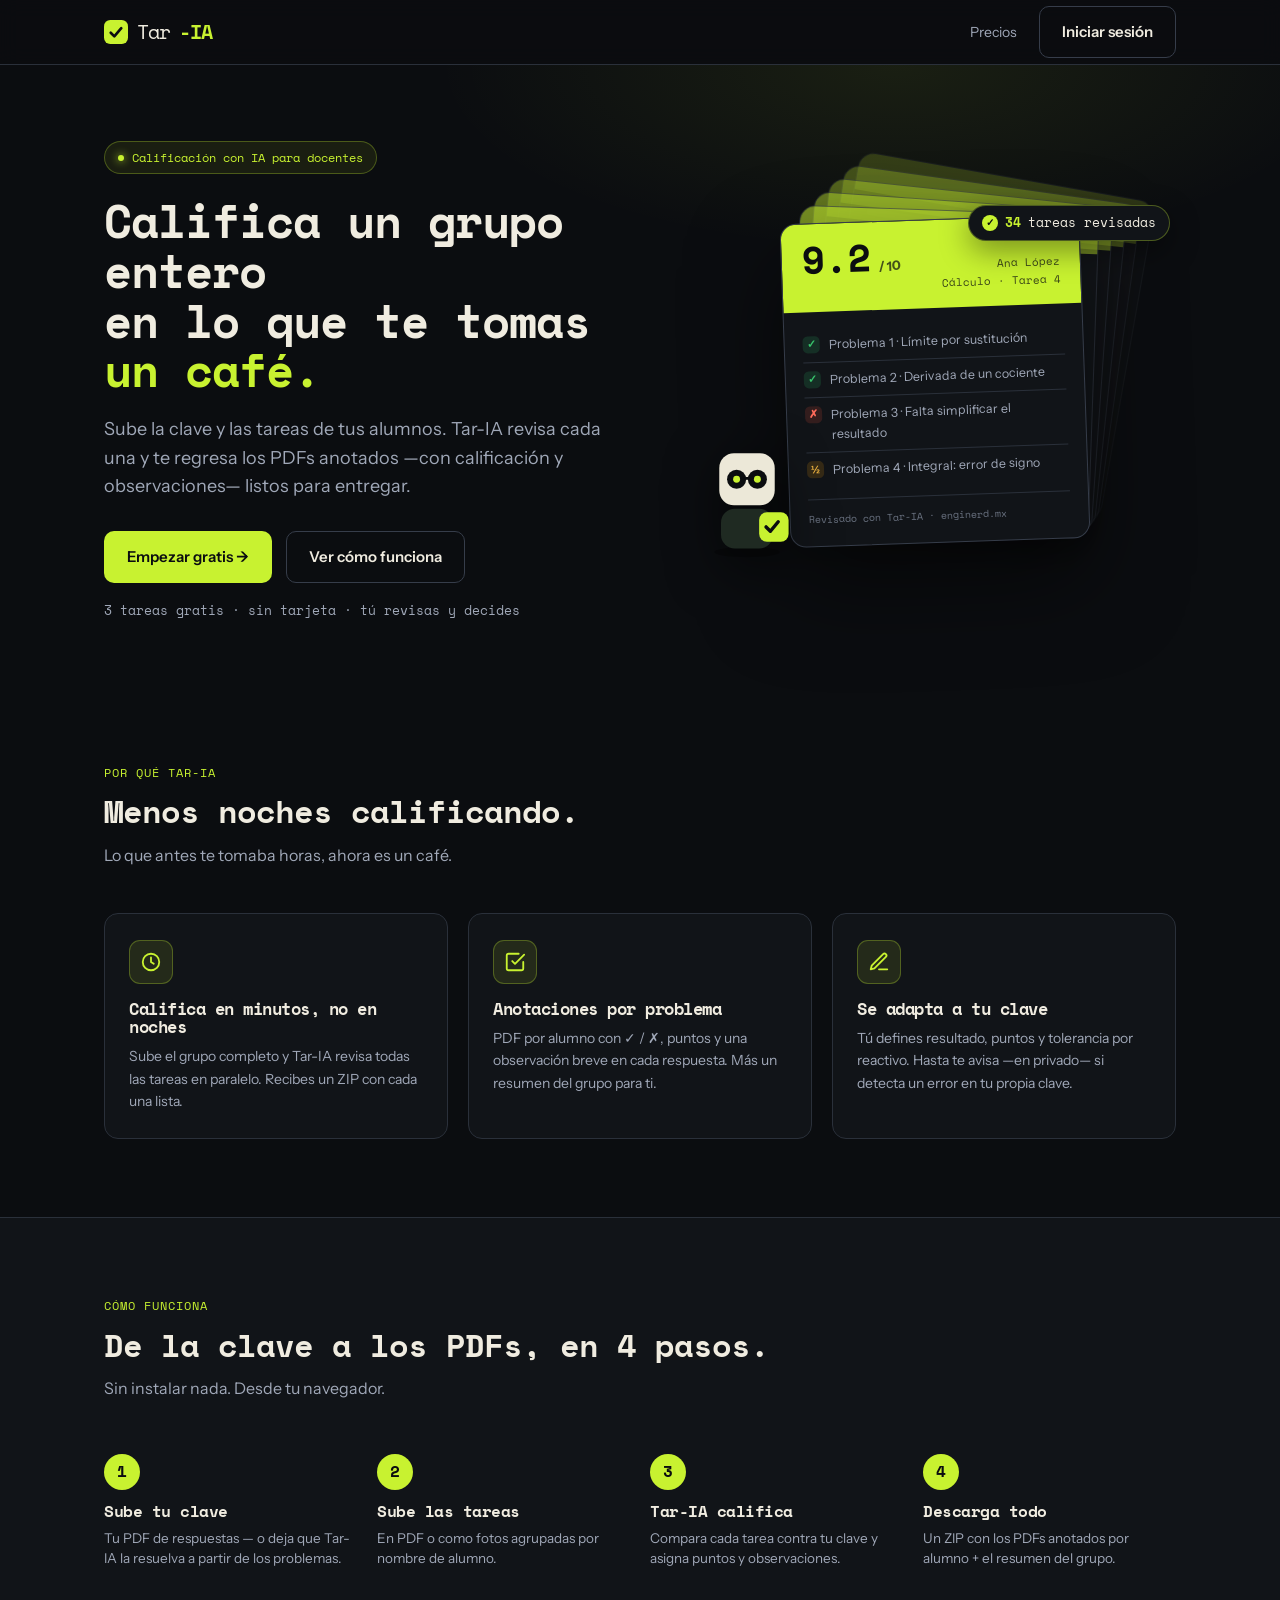
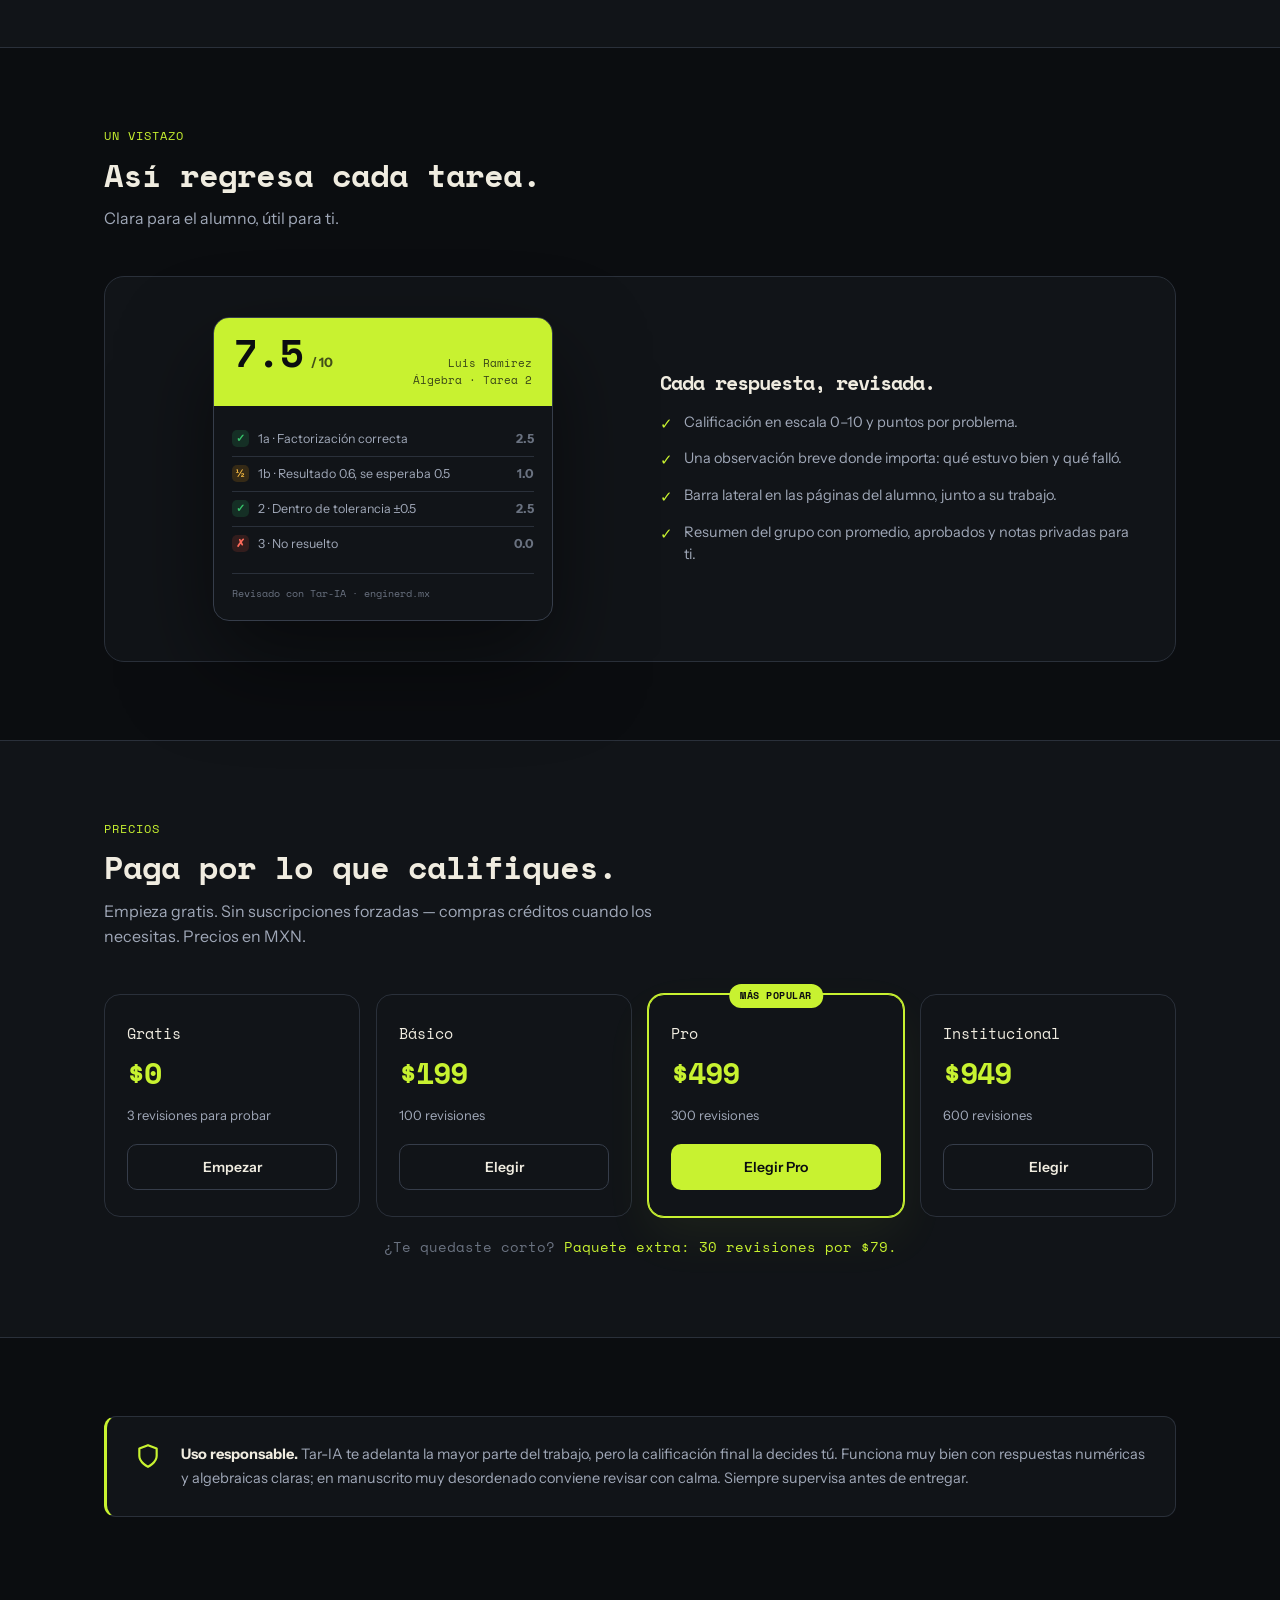
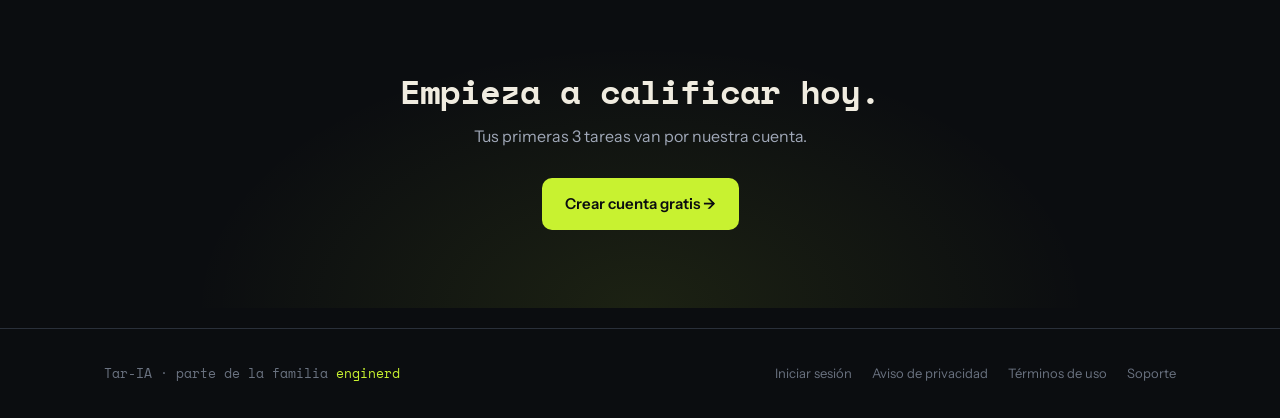
==== commit f4256054: "Hero: animación de tareas apilándose + contador; 404 agnóstico a la ruta para dominio propio" ====
--- a/index.html
+++ b/index.html
@@ -57,7 +57,27 @@
   .mk.bad{background:rgba(231,76,60,.16);color:#ff6b5b}
   .mk.half{background:rgba(243,156,18,.16);color:#f5b942}
   .grade-foot{font-family:'Space Mono',monospace;font-size:10px;color:var(--text3);margin-top:12px;padding-top:12px;border-top:0.5px solid var(--border)}
-  .hero-nerdy{position:absolute;left:2px;bottom:-16px;width:104px;z-index:3;filter:drop-shadow(0 14px 26px rgba(0,0,0,.55));animation:nerdy-bob 4s ease-in-out infinite}
+  .hero-nerdy{position:absolute;left:2px;bottom:-16px;width:104px;z-index:7;filter:drop-shadow(0 14px 26px rgba(0,0,0,.55));animation:nerdy-bob 4s ease-in-out infinite}
+
+  /* Pila de tareas que se apilan (simula que Tar-IA califica muchas sola) */
+  .stack{position:relative}
+  .grade-card{position:relative;z-index:6}
+  .stack .scard{position:absolute;inset:0;background:var(--bg2);border:0.5px solid var(--border2);border-radius:16px;box-shadow:0 20px 44px rgba(0,0,0,.4);overflow:hidden;opacity:0}
+  .stack .scard::before{content:'';position:absolute;top:0;left:0;right:0;height:38px;background:var(--accent);opacity:.9}
+  .stack .scard::after{content:'';position:absolute;left:16px;top:54px;width:60%;height:7px;border-radius:4px;background:var(--border2);box-shadow:0 16px 0 -1px var(--border2),0 32px 0 -1px var(--border2)}
+  .stack .b1{z-index:5}.stack .b2{z-index:4}.stack .b3{z-index:3}.stack .b4{z-index:2}.stack .b5{z-index:1}
+  /* Estado final (apilado, visible) al activar .go; la entrada cae desde arriba con 'drop'.
+     El estado final vive en el CSS base (no en var() dentro de @keyframes → robusto). */
+  .stack.go .b1{opacity:.62;transform:translate(9px,-9px) rotate(2deg);animation:drop .7s cubic-bezier(.2,.8,.25,1) .15s both}
+  .stack.go .b2{opacity:.50;transform:translate(18px,-18px) rotate(4deg);animation:drop .7s cubic-bezier(.2,.8,.25,1) .45s both}
+  .stack.go .b3{opacity:.40;transform:translate(27px,-27px) rotate(6deg);animation:drop .7s cubic-bezier(.2,.8,.25,1) .75s both}
+  .stack.go .b4{opacity:.30;transform:translate(36px,-36px) rotate(8deg);animation:drop .7s cubic-bezier(.2,.8,.25,1) 1.05s both}
+  .stack.go .b5{opacity:.20;transform:translate(45px,-45px) rotate(10deg);animation:drop .7s cubic-bezier(.2,.8,.25,1) 1.35s both}
+  @keyframes drop{ from{opacity:0;transform:translate(0,-64px) rotate(0) scale(.97)} }
+  .review-counter{position:absolute;top:-14px;right:6px;z-index:8;display:flex;align-items:center;gap:7px;background:var(--bg2);border:0.5px solid rgba(200,242,48,.32);border-radius:99px;padding:7px 13px;font-family:'Space Mono',monospace;font-size:12.5px;color:var(--text);box-shadow:0 10px 30px rgba(0,0,0,.4)}
+  .review-counter .rc-c{color:#0b0d10;background:var(--accent);width:16px;height:16px;border-radius:50%;display:inline-flex;align-items:center;justify-content:center;font-size:10px;font-weight:700;flex-shrink:0}
+  .review-counter b{color:var(--accent);font-weight:700}
+  @media(prefers-reduced-motion:reduce){.stack.go .scard{animation-duration:.01s}}
 
   /* SECCIONES */
   .sec{padding:78px 0}
@@ -160,6 +180,7 @@
       </div>
 
       <div class="hero-visual">
+        <div class="review-counter"><span class="rc-c">✓</span> <b id="rc-num">0</b> tareas revisadas</div>
         <!-- Nerdy asomándose -->
         <svg class="hero-nerdy" viewBox="0 0 120 150" fill="none" aria-hidden="true">
           <ellipse cx="60" cy="142" rx="38" ry="6" fill="#000" opacity=".3"/>
@@ -171,8 +192,15 @@
           <rect x="74" y="96" width="34" height="34" rx="9" fill="#c8f230"/>
           <path d="M82 113l5 5 9-11" stroke="#0b0d10" stroke-width="4" stroke-linecap="round" stroke-linejoin="round" fill="none"/>
         </svg>
-        <!-- Tarjeta de tarea calificada -->
-        <div class="grade-card">
+        <!-- Pila de tareas (se apilan al entrar) + tarjeta principal -->
+        <div class="stack" id="stack">
+          <span class="scard b5"></span>
+          <span class="scard b4"></span>
+          <span class="scard b3"></span>
+          <span class="scard b2"></span>
+          <span class="scard b1"></span>
+          <!-- Tarjeta de tarea calificada -->
+          <div class="grade-card">
           <div class="grade-head">
             <span class="g">9.2</span><span class="g10">/ 10</span>
             <span class="who">Ana López<br>Cálculo · Tarea 4</span>
@@ -184,6 +212,7 @@
             <div class="grow"><span class="mk half">½</span> Problema 4 · Integral: error de signo</div>
             <div class="grade-foot">Revisado con Tar-IA · enginerd.mx</div>
           </div>
+        </div>
         </div>
       </div>
     </div>
@@ -332,5 +361,34 @@
   </footer>
 
 </div>
+
+<script>
+  // Anima la pila de tareas y el contador cuando el hero entra en vista.
+  (function(){
+    var stack = document.getElementById('stack');
+    var num = document.getElementById('rc-num');
+    if(!stack || !num) return;
+    function countTo(target, dur){
+      var start = performance.now();
+      (function tick(now){
+        var p = Math.min(1, (now - start) / dur);
+        num.textContent = Math.round(p * target);
+        if(p < 1) requestAnimationFrame(tick);
+      })(performance.now());
+    }
+    function run(){
+      stack.classList.add('go');
+      countTo(34, 2200);
+      // Sensación "viva": sigue sumando de a poco (hasta 60).
+      setInterval(function(){
+        var n = parseInt(num.textContent, 10) || 34;
+        if(n < 60) num.textContent = n + 1;
+      }, 4500);
+    }
+    // El hero siempre está a la vista al cargar → dispara directo (sin depender de IO).
+    if(document.readyState === 'complete') setTimeout(run, 350);
+    else window.addEventListener('load', function(){ setTimeout(run, 350); });
+  })();
+</script>
 </body>
 </html>
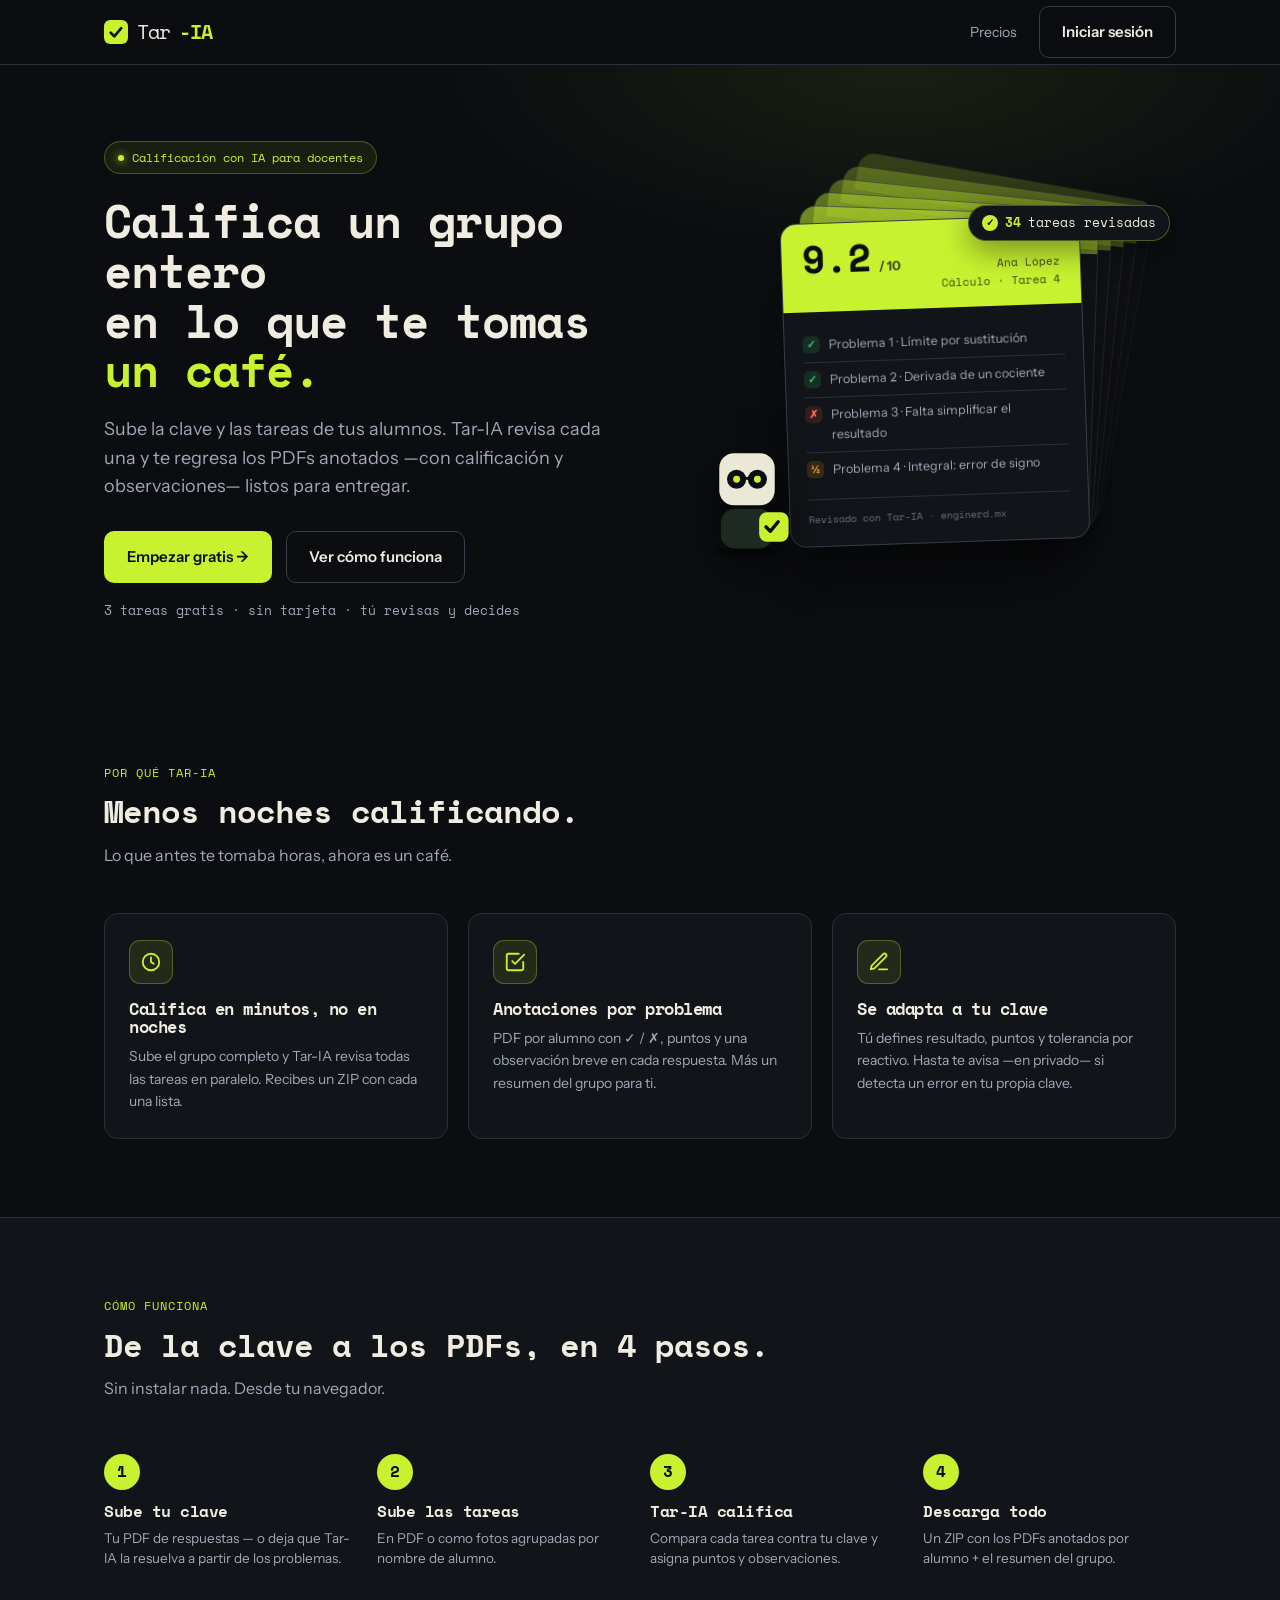
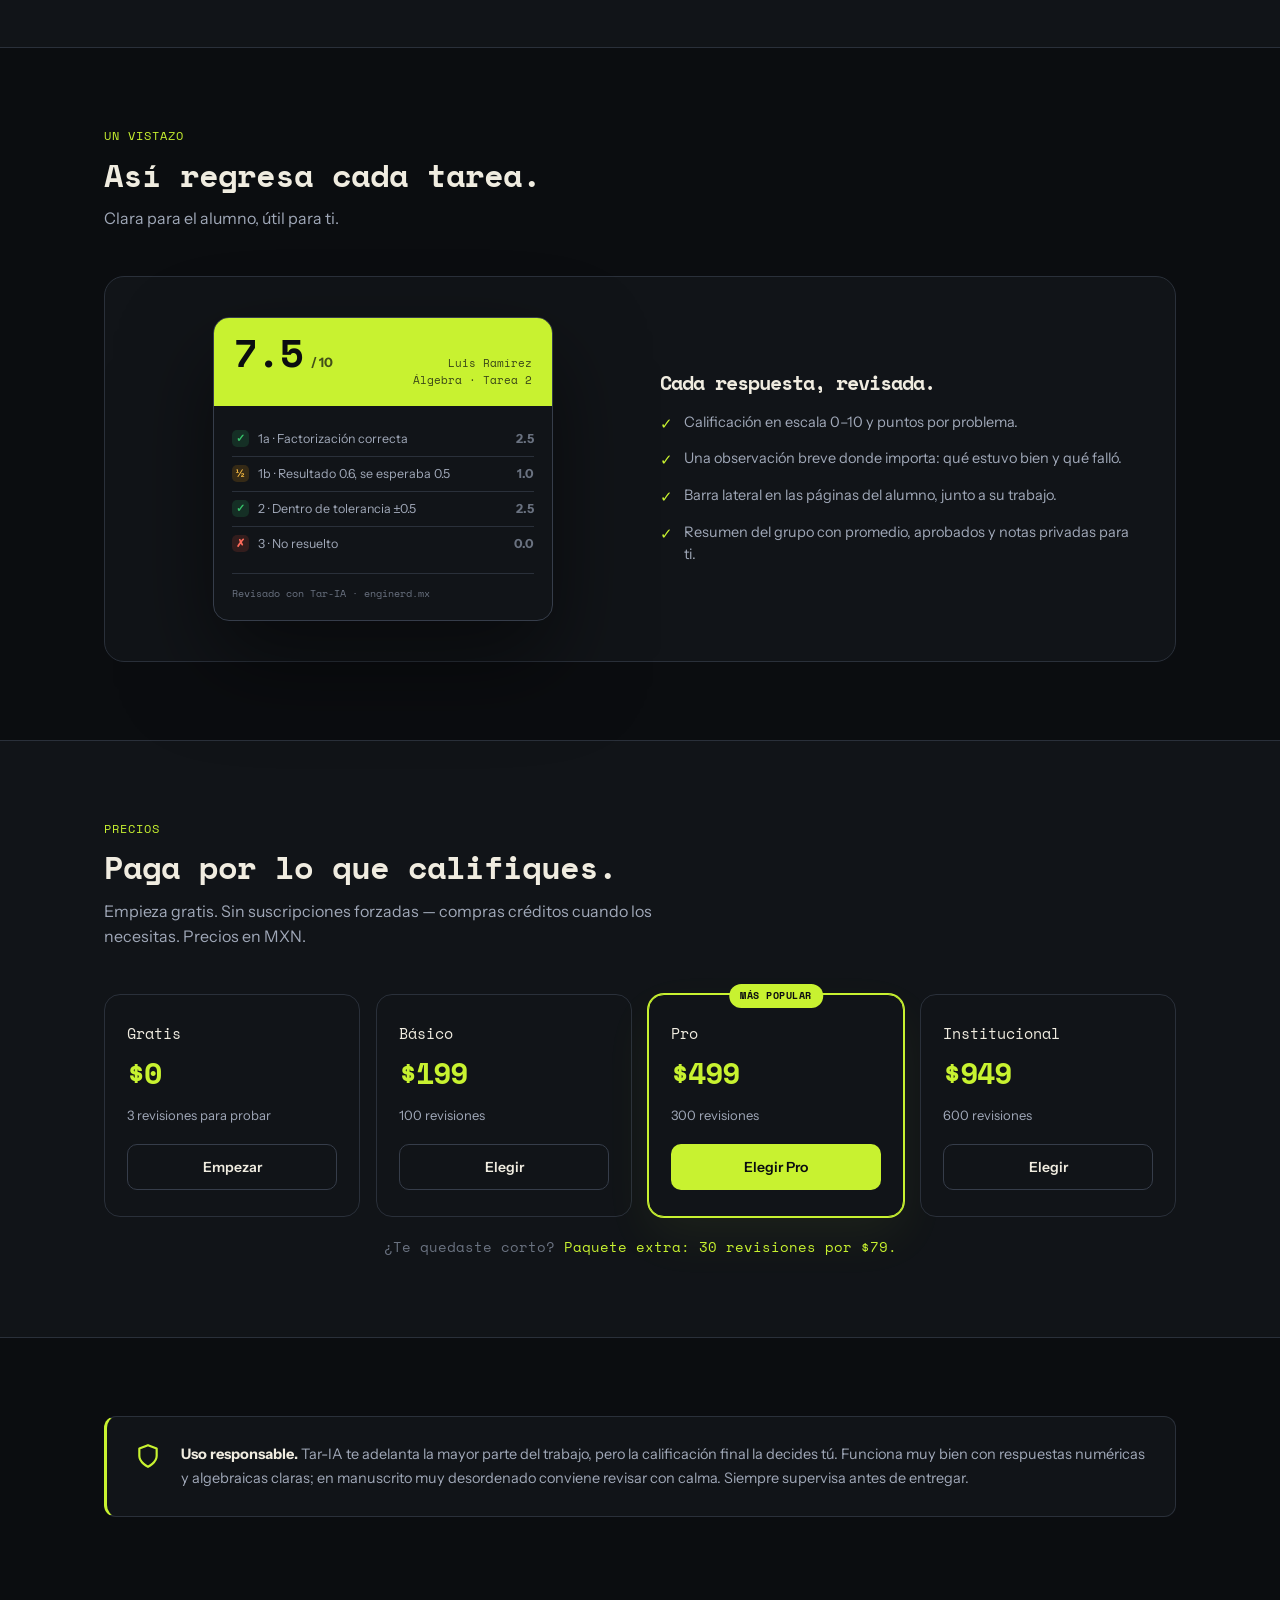
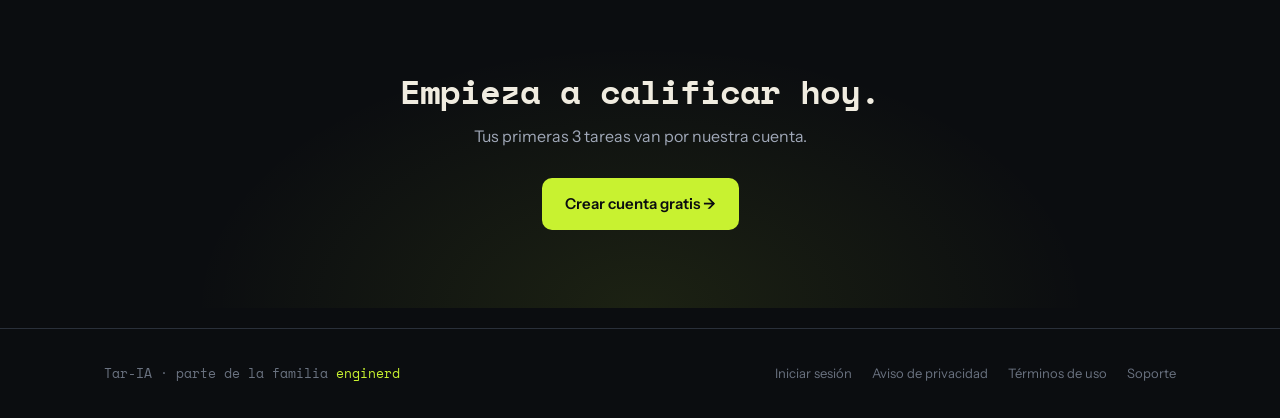
==== commit b454af97: "Hero: la tarea revisada aterriza al final, encima de la pila ya formada" ====
--- a/index.html
+++ b/index.html
@@ -68,16 +68,20 @@
   .stack .b1{z-index:5}.stack .b2{z-index:4}.stack .b3{z-index:3}.stack .b4{z-index:2}.stack .b5{z-index:1}
   /* Estado final (apilado, visible) al activar .go; la entrada cae desde arriba con 'drop'.
      El estado final vive en el CSS base (no en var() dentro de @keyframes → robusto). */
-  .stack.go .b1{opacity:.62;transform:translate(9px,-9px) rotate(2deg);animation:drop .7s cubic-bezier(.2,.8,.25,1) .15s both}
-  .stack.go .b2{opacity:.50;transform:translate(18px,-18px) rotate(4deg);animation:drop .7s cubic-bezier(.2,.8,.25,1) .45s both}
+  /* Se apilan de ATRÁS hacia ADELANTE: la b5 (más al fondo) cae primero; la b1 (más
+     cercana al frente, detrás de la tarea revisada) cae al final. */
+  .stack.go .b1{opacity:.62;transform:translate(9px,-9px) rotate(2deg);animation:drop .7s cubic-bezier(.2,.8,.25,1) 1.35s both}
+  .stack.go .b2{opacity:.50;transform:translate(18px,-18px) rotate(4deg);animation:drop .7s cubic-bezier(.2,.8,.25,1) 1.05s both}
   .stack.go .b3{opacity:.40;transform:translate(27px,-27px) rotate(6deg);animation:drop .7s cubic-bezier(.2,.8,.25,1) .75s both}
-  .stack.go .b4{opacity:.30;transform:translate(36px,-36px) rotate(8deg);animation:drop .7s cubic-bezier(.2,.8,.25,1) 1.05s both}
-  .stack.go .b5{opacity:.20;transform:translate(45px,-45px) rotate(10deg);animation:drop .7s cubic-bezier(.2,.8,.25,1) 1.35s both}
+  .stack.go .b4{opacity:.30;transform:translate(36px,-36px) rotate(8deg);animation:drop .7s cubic-bezier(.2,.8,.25,1) .45s both}
+  .stack.go .b5{opacity:.20;transform:translate(45px,-45px) rotate(10deg);animation:drop .7s cubic-bezier(.2,.8,.25,1) .15s both}
+  /* La tarea revisada (9.2) aterriza al FINAL, encima de la pila ya formada. */
+  .stack.go .grade-card{animation:drop .72s cubic-bezier(.2,.9,.25,1) 1.75s both}
   @keyframes drop{ from{opacity:0;transform:translate(0,-64px) rotate(0) scale(.97)} }
   .review-counter{position:absolute;top:-14px;right:6px;z-index:8;display:flex;align-items:center;gap:7px;background:var(--bg2);border:0.5px solid rgba(200,242,48,.32);border-radius:99px;padding:7px 13px;font-family:'Space Mono',monospace;font-size:12.5px;color:var(--text);box-shadow:0 10px 30px rgba(0,0,0,.4)}
   .review-counter .rc-c{color:#0b0d10;background:var(--accent);width:16px;height:16px;border-radius:50%;display:inline-flex;align-items:center;justify-content:center;font-size:10px;font-weight:700;flex-shrink:0}
   .review-counter b{color:var(--accent);font-weight:700}
-  @media(prefers-reduced-motion:reduce){.stack.go .scard{animation-duration:.01s}}
+  @media(prefers-reduced-motion:reduce){.stack.go .scard,.stack.go .grade-card{animation:none}}
 
   /* SECCIONES */
   .sec{padding:78px 0}
@@ -385,9 +389,9 @@
         if(n < 60) num.textContent = n + 1;
       }, 4500);
     }
-    // El hero siempre está a la vista al cargar → dispara directo (sin depender de IO).
-    if(document.readyState === 'complete') setTimeout(run, 350);
-    else window.addEventListener('load', function(){ setTimeout(run, 350); });
+    // El hero ya está en el DOM (script al final del body): arranca de inmediato, antes
+    // del primer paint, para que la pila y la tarjeta revisada inicien OCULTAS (sin parpadeo).
+    run();
   })();
 </script>
 </body>
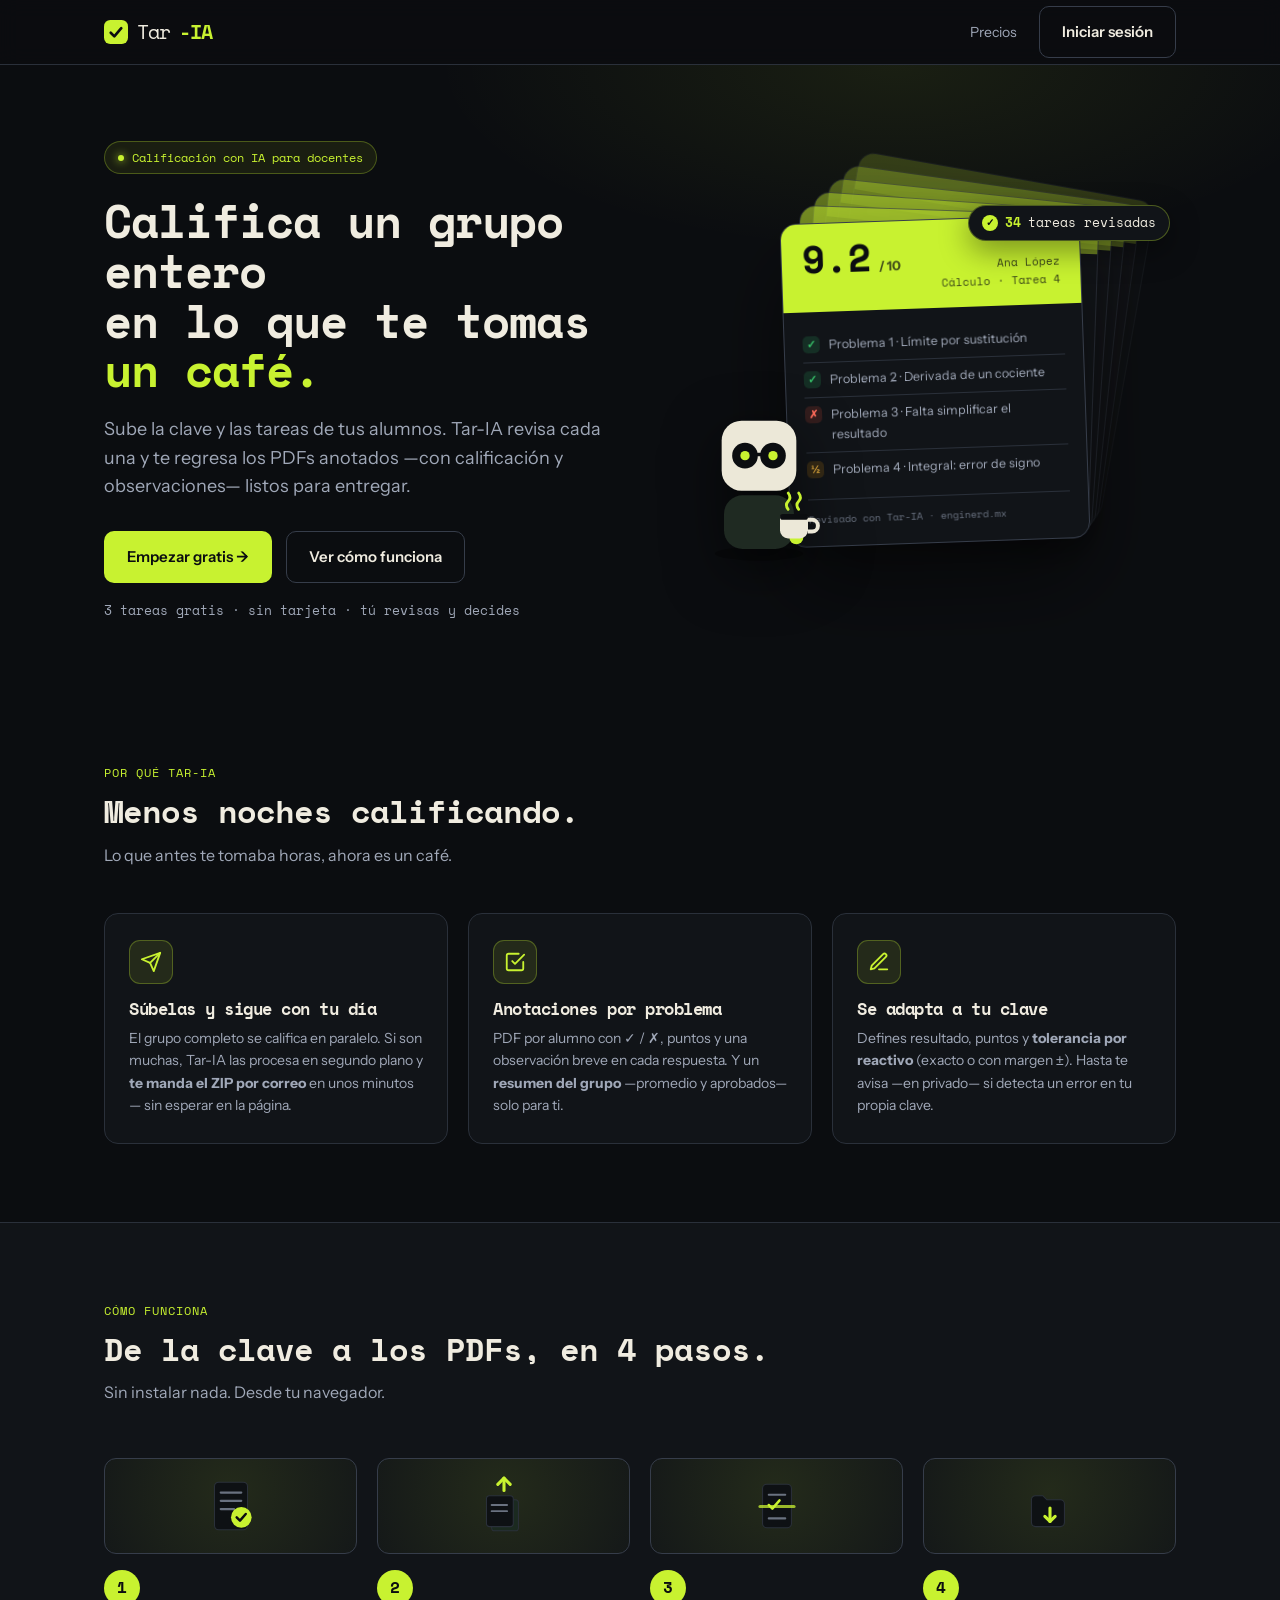
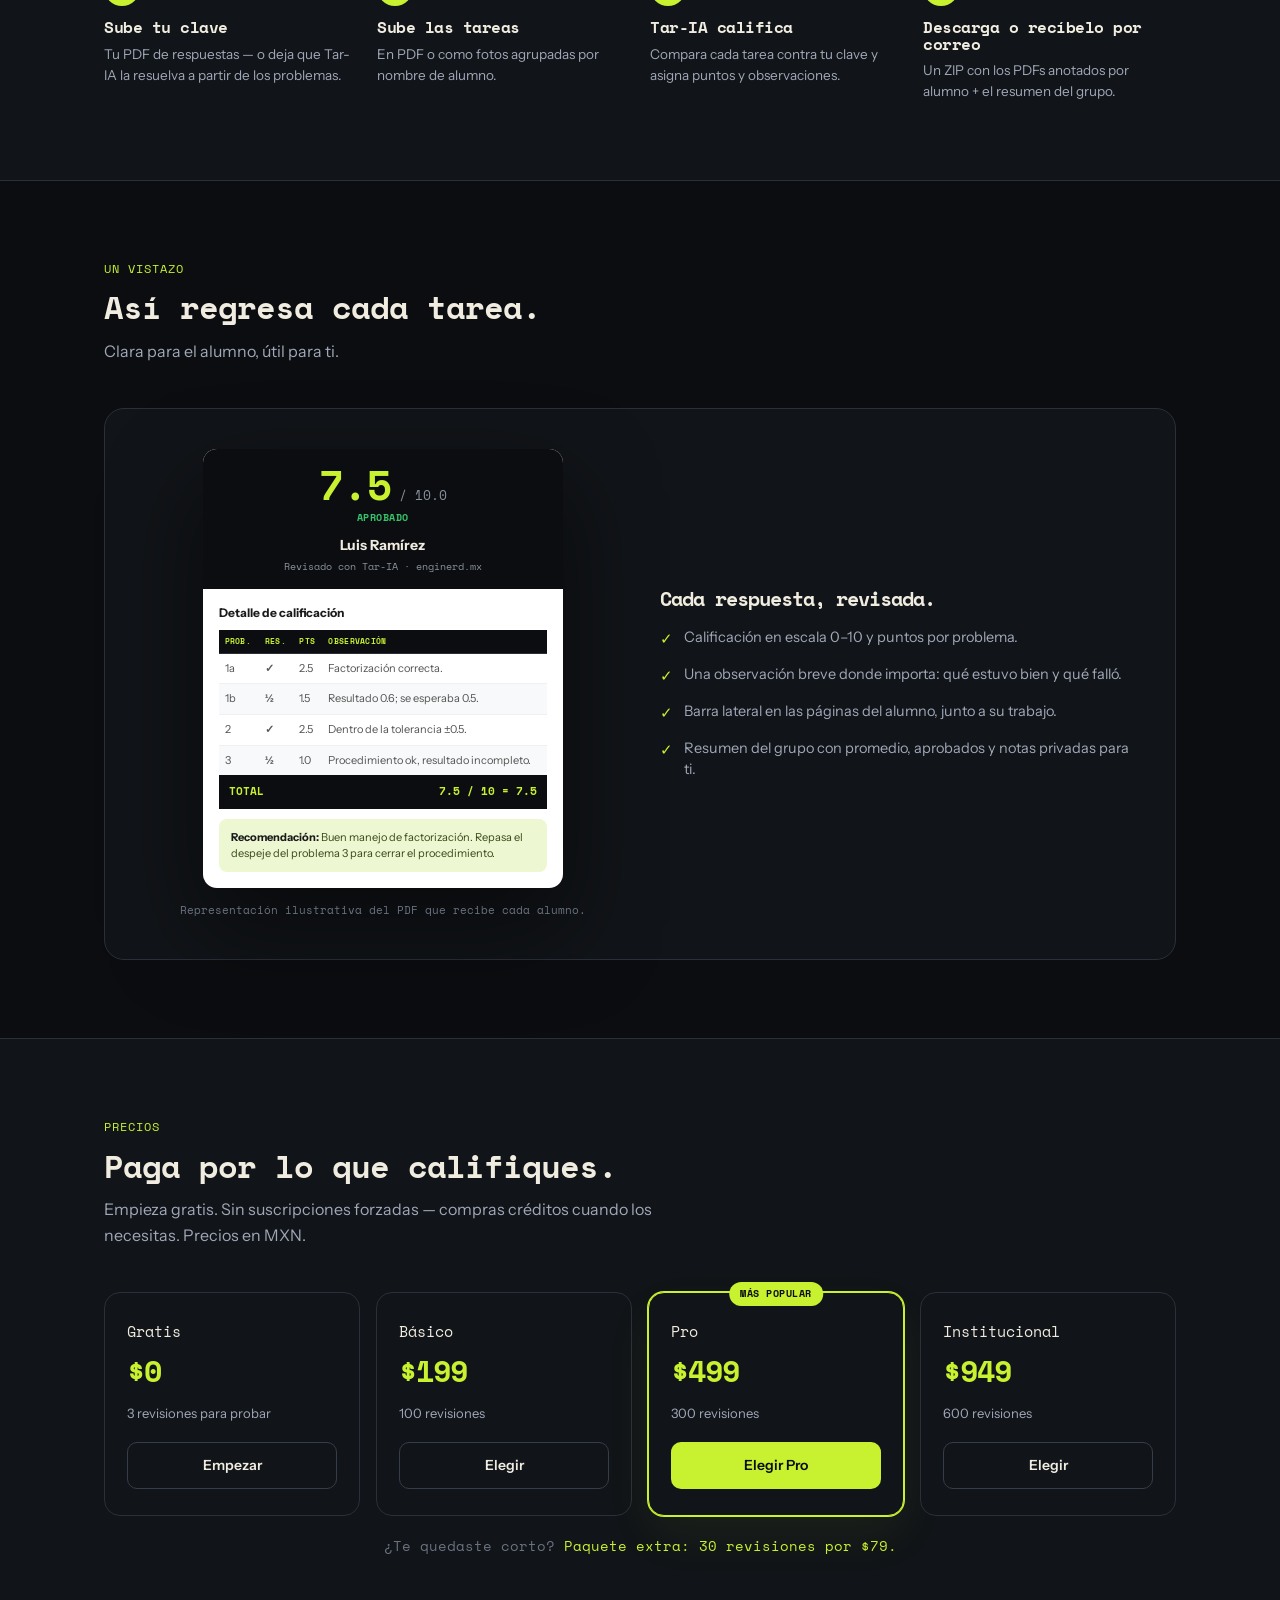
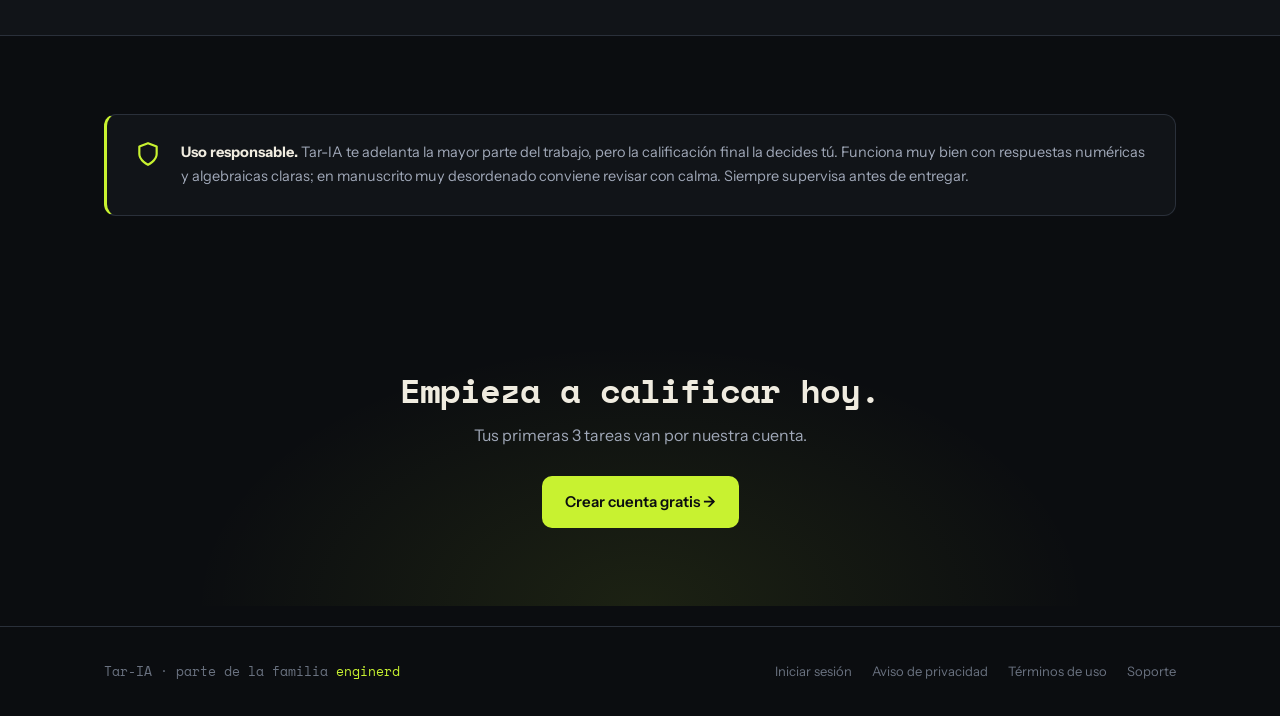
==== commit 03c61b82: "Landing: Nerdy con café + más grande; features al día (correo, tolerancia); pasos con ilustraciones " ====
--- a/index.html
+++ b/index.html
@@ -57,7 +57,10 @@
   .mk.bad{background:rgba(231,76,60,.16);color:#ff6b5b}
   .mk.half{background:rgba(243,156,18,.16);color:#f5b942}
   .grade-foot{font-family:'Space Mono',monospace;font-size:10px;color:var(--text3);margin-top:12px;padding-top:12px;border-top:0.5px solid var(--border)}
-  .hero-nerdy{position:absolute;left:2px;bottom:-16px;width:104px;z-index:7;filter:drop-shadow(0 14px 26px rgba(0,0,0,.55));animation:nerdy-bob 4s ease-in-out infinite}
+  .hero-nerdy{position:absolute;left:-4px;bottom:-20px;width:140px;z-index:7;filter:drop-shadow(0 16px 28px rgba(0,0,0,.55));animation:nerdy-bob 4s ease-in-out infinite}
+  .hn-steam path{animation:hn-steam 2.2s ease-in-out infinite}
+  .hn-steam path:nth-child(2){animation-delay:.7s}
+  @keyframes hn-steam{0%,100%{opacity:.2}50%{opacity:.9}}
 
   /* Pila de tareas que se apilan (simula que Tar-IA califica muchas sola) */
   .stack{position:relative}
@@ -100,12 +103,43 @@
   .step .n{width:36px;height:36px;border-radius:50%;background:var(--accent);color:#0b0d10;font-family:'Space Mono',monospace;font-weight:700;display:flex;align-items:center;justify-content:center;margin-bottom:14px}
   .step h3{font-size:15.5px;margin-bottom:7px;letter-spacing:-.5px}
   .step p{color:var(--text2);font-size:13.5px;line-height:1.55}
+  /* Ilustración animada por paso */
+  .step-ill{height:96px;border-radius:12px;background:radial-gradient(circle at 50% 34%, rgba(200,242,48,.10), rgba(200,242,48,.02));border:0.5px solid var(--border2);display:flex;align-items:center;justify-content:center;margin-bottom:16px;overflow:hidden}
+  .step-ill svg{width:66px;height:66px}
+  @keyframes bob-up{0%,100%{transform:translateY(3px)}50%{transform:translateY(-4px)}}
+  @keyframes bob-down{0%,100%{transform:translateY(-3px)}50%{transform:translateY(4px)}}
+  @keyframes pulse-lime{0%,100%{opacity:.5;transform:scale(.94)}50%{opacity:1;transform:scale(1)}}
+  @keyframes scan{0%,100%{transform:translateY(-13px)}50%{transform:translateY(13px)}}
+  .ill-bob-up{animation:bob-up 2.4s ease-in-out infinite}
+  .ill-bob-down{animation:bob-down 2.4s ease-in-out infinite}
+  .ill-pulse{transform-origin:center;transform-box:fill-box;animation:pulse-lime 2s ease-in-out infinite}
+  .ill-scan{animation:scan 2.6s ease-in-out infinite}
+  @media(prefers-reduced-motion:reduce){.ill-bob-up,.ill-bob-down,.ill-pulse,.ill-scan,.hn-steam path{animation:none}}
 
   /* EJEMPLO */
   .example{background:var(--bg2);border:0.5px solid var(--border);border-radius:20px;padding:40px;display:grid;grid-template-columns:1fr 1fr;gap:40px;align-items:center}
   .example ul{list-style:none;margin-top:18px;display:flex;flex-direction:column;gap:13px}
   .example li{display:flex;gap:11px;align-items:flex-start;color:var(--text2);font-size:14.5px;line-height:1.5}
   .example li .c{color:var(--accent);flex-shrink:0;margin-top:2px}
+  /* Mock fiel al PDF real que recibe el alumno */
+  .report-mock{max-width:360px;margin:0 auto;background:#fff;border-radius:14px;overflow:hidden;box-shadow:0 40px 90px rgba(0,0,0,.5);color:#1a1a1a}
+  .rm-head{background:#0b0d10;padding:16px 18px 14px;text-align:center}
+  .rm-grade{font-family:'Space Mono',monospace;font-size:40px;font-weight:700;color:#c8f230;line-height:1}
+  .rm-grade small{font-size:13px;color:#8a929c;font-weight:400}
+  .rm-pill{font-family:'Space Mono',monospace;font-size:10px;font-weight:700;color:#37c46b;letter-spacing:.5px;margin-top:5px}
+  .rm-name{color:#f0ece0;font-weight:700;font-size:14px;margin-top:8px}
+  .rm-sub{color:#8a929c;font-size:10px;margin-top:2px;font-family:'Space Mono',monospace}
+  .rm-body{padding:14px 16px 16px}
+  .rm-title{font-weight:700;font-size:12px;margin-bottom:8px}
+  .rm-table{width:100%;border-collapse:collapse}
+  .rm-table th{background:#0b0d10;color:#c8f230;font-family:'Space Mono',monospace;font-size:8px;text-transform:uppercase;letter-spacing:.3px;padding:5px 6px;text-align:left}
+  .rm-table td{padding:6px;border-bottom:0.5px solid #eef0f2;font-size:11px;color:#555;vertical-align:top}
+  .rm-table tr:nth-child(even) td{background:#f8f9fa}
+  .rm-ok{color:#27AE60;font-weight:700}.rm-bad{color:#E74C3C;font-weight:700}.rm-half{color:#F39C12;font-weight:700}
+  .rm-total{background:#0b0d10;color:#c8f230;font-family:'Space Mono',monospace;font-size:11px;font-weight:700;padding:8px 10px;display:flex;justify-content:space-between}
+  .rm-rec{margin-top:10px;background:#EDF7D2;border-radius:8px;padding:10px 12px;font-size:11px;color:#3a4a1a;line-height:1.5}
+  .rm-rec b{color:#1a1a1a}
+  .example-note{text-align:center;font-family:'Space Mono',monospace;font-size:11px;color:var(--text3);margin-top:14px}
 
   /* PRECIOS */
   .plans{display:grid;grid-template-columns:repeat(4,1fr);gap:16px;align-items:stretch}
@@ -185,16 +219,25 @@
 
       <div class="hero-visual">
         <div class="review-counter"><span class="rc-c">✓</span> <b id="rc-num">0</b> tareas revisadas</div>
-        <!-- Nerdy asomándose -->
+        <!-- Nerdy con su taza de café (guiño: "califica mientras te tomas un café") -->
         <svg class="hero-nerdy" viewBox="0 0 120 150" fill="none" aria-hidden="true">
           <ellipse cx="60" cy="142" rx="38" ry="6" fill="#000" opacity=".3"/>
           <rect x="30" y="92" width="60" height="46" rx="16" fill="#1f2a22"/>
+          <!-- bracito que sostiene la taza -->
+          <rect x="86" y="112" width="12" height="22" rx="6" fill="#c8f230"/>
           <rect x="28" y="28" width="64" height="60" rx="17" fill="#ECE8D8"/>
           <circle cx="48" cy="58" r="11" fill="#0b0d10"/><circle cx="72" cy="58" r="11" fill="#0b0d10"/>
           <circle cx="48" cy="58" r="4" fill="#c8f230"/><circle cx="72" cy="58" r="4" fill="#c8f230"/>
           <line x1="59" y1="57" x2="61" y2="57" stroke="#0b0d10" stroke-width="3" stroke-linecap="round"/>
-          <rect x="74" y="96" width="34" height="34" rx="9" fill="#c8f230"/>
-          <path d="M82 113l5 5 9-11" stroke="#0b0d10" stroke-width="4" stroke-linecap="round" stroke-linejoin="round" fill="none"/>
+          <!-- taza -->
+          <path d="M78 110 h24 v12 a7 7 0 0 1 -7 7 h-10 a7 7 0 0 1 -7 -7 z" fill="#ECE8D8"/>
+          <rect x="78" y="108" width="24" height="5" rx="2.5" fill="#0b0d10"/>
+          <path d="M102 113 h3.5 a5 5 0 0 1 0 10 h-3.5" fill="none" stroke="#ECE8D8" stroke-width="3.4"/>
+          <!-- vapor -->
+          <g class="hn-steam" stroke="#c8f230" stroke-width="2.4" stroke-linecap="round" fill="none">
+            <path d="M85 104 q-3 -4 0 -7 q3 -3 0 -7"/>
+            <path d="M94 104 q-3 -4 0 -7 q3 -3 0 -7"/>
+          </g>
         </svg>
         <!-- Pila de tareas (se apilan al entrar) + tarjeta principal -->
         <div class="stack" id="stack">
@@ -230,19 +273,19 @@
       <p class="sub">Lo que antes te tomaba horas, ahora es un café.</p>
       <div class="features">
         <div class="feat">
-          <div class="ic"><svg width="22" height="22" viewBox="0 0 24 24" fill="none" stroke="#c8f230" stroke-width="2" stroke-linecap="round" stroke-linejoin="round"><circle cx="12" cy="12" r="9"/><path d="M12 7v5l3 2"/></svg></div>
-          <h3>Califica en minutos, no en noches</h3>
-          <p>Sube el grupo completo y Tar-IA revisa todas las tareas en paralelo. Recibes un ZIP con cada una lista.</p>
+          <div class="ic"><svg width="22" height="22" viewBox="0 0 24 24" fill="none" stroke="#c8f230" stroke-width="2" stroke-linecap="round" stroke-linejoin="round"><path d="M22 2 11 13"/><path d="M22 2 15 22l-4-9-9-4 20-7z"/></svg></div>
+          <h3>Súbelas y sigue con tu día</h3>
+          <p>El grupo completo se califica en paralelo. Si son muchas, Tar-IA las procesa en segundo plano y <strong>te manda el ZIP por correo</strong> en unos minutos — sin esperar en la página.</p>
         </div>
         <div class="feat">
           <div class="ic"><svg width="22" height="22" viewBox="0 0 24 24" fill="none" stroke="#c8f230" stroke-width="2" stroke-linecap="round" stroke-linejoin="round"><path d="M9 11l3 3L22 4"/><path d="M21 12v7a2 2 0 0 1-2 2H5a2 2 0 0 1-2-2V5a2 2 0 0 1 2-2h11"/></svg></div>
           <h3>Anotaciones por problema</h3>
-          <p>PDF por alumno con ✓ / ✗, puntos y una observación breve en cada respuesta. Más un resumen del grupo para ti.</p>
+          <p>PDF por alumno con ✓ / ✗, puntos y una observación breve en cada respuesta. Y un <strong>resumen del grupo</strong> —promedio y aprobados— solo para ti.</p>
         </div>
         <div class="feat">
           <div class="ic"><svg width="22" height="22" viewBox="0 0 24 24" fill="none" stroke="#c8f230" stroke-width="2" stroke-linecap="round" stroke-linejoin="round"><path d="M12 20h9"/><path d="M16.5 3.5a2.1 2.1 0 0 1 3 3L7 19l-4 1 1-4Z"/></svg></div>
           <h3>Se adapta a tu clave</h3>
-          <p>Tú defines resultado, puntos y tolerancia por reactivo. Hasta te avisa —en privado— si detecta un error en tu propia clave.</p>
+          <p>Defines resultado, puntos y <strong>tolerancia por reactivo</strong> (exacto o con margen ±). Hasta te avisa —en privado— si detecta un error en tu propia clave.</p>
         </div>
       </div>
     </div>
@@ -255,10 +298,44 @@
       <h2>De la clave a los PDFs, en 4 pasos.</h2>
       <p class="sub">Sin instalar nada. Desde tu navegador.</p>
       <div class="steps">
-        <div class="step"><div class="n">1</div><h3>Sube tu clave</h3><p>Tu PDF de respuestas — o deja que Tar-IA la resuelva a partir de los problemas.</p></div>
-        <div class="step"><div class="n">2</div><h3>Sube las tareas</h3><p>En PDF o como fotos agrupadas por nombre de alumno.</p></div>
-        <div class="step"><div class="n">3</div><h3>Tar-IA califica</h3><p>Compara cada tarea contra tu clave y asigna puntos y observaciones.</p></div>
-        <div class="step"><div class="n">4</div><h3>Descarga todo</h3><p>Un ZIP con los PDFs anotados por alumno + el resumen del grupo.</p></div>
+        <div class="step">
+          <div class="step-ill"><svg viewBox="0 0 64 64" fill="none" aria-hidden="true">
+            <rect x="16" y="9" width="32" height="46" rx="4" fill="#0e1114" stroke="#2a303a"/>
+            <line x1="22" y1="19" x2="42" y2="19" stroke="#6a7280" stroke-width="2" stroke-linecap="round"/>
+            <line x1="22" y1="27" x2="42" y2="27" stroke="#6a7280" stroke-width="2" stroke-linecap="round"/>
+            <line x1="22" y1="35" x2="35" y2="35" stroke="#6a7280" stroke-width="2" stroke-linecap="round"/>
+            <circle class="ill-pulse" cx="42" cy="43" r="10" fill="#c8f230"/>
+            <path d="M37.5 43 l3.2 3.2 5.6 -6.4" stroke="#0b0d10" stroke-width="2.4" stroke-linecap="round" stroke-linejoin="round" fill="none"/>
+          </svg></div>
+          <div class="n">1</div><h3>Sube tu clave</h3><p>Tu PDF de respuestas — o deja que Tar-IA la resuelva a partir de los problemas.</p>
+        </div>
+        <div class="step">
+          <div class="step-ill"><svg viewBox="0 0 64 64" fill="none" aria-hidden="true">
+            <rect x="20" y="26" width="26" height="30" rx="3" fill="#1b2a20" stroke="#2a303a"/>
+            <rect x="15" y="22" width="26" height="30" rx="3" fill="#0e1114" stroke="#2a303a"/>
+            <line x1="20" y1="31" x2="35" y2="31" stroke="#6a7280" stroke-width="1.8" stroke-linecap="round"/>
+            <line x1="20" y1="37" x2="35" y2="37" stroke="#6a7280" stroke-width="1.8" stroke-linecap="round"/>
+            <g class="ill-bob-up" stroke="#c8f230" stroke-width="3" stroke-linecap="round" stroke-linejoin="round" fill="none"><line x1="32" y1="17" x2="32" y2="5"/><path d="M26 11 l6 -6 6 6"/></g>
+          </svg></div>
+          <div class="n">2</div><h3>Sube las tareas</h3><p>En PDF o como fotos agrupadas por nombre de alumno.</p>
+        </div>
+        <div class="step">
+          <div class="step-ill"><svg viewBox="0 0 64 64" fill="none" aria-hidden="true">
+            <rect x="18" y="11" width="28" height="42" rx="4" fill="#0e1114" stroke="#2a303a"/>
+            <line x1="24" y1="21" x2="40" y2="21" stroke="#6a7280" stroke-width="2" stroke-linecap="round"/>
+            <path d="M24 31 l3.5 3.5 7 -8" stroke="#c8f230" stroke-width="2.4" stroke-linecap="round" stroke-linejoin="round" fill="none"/>
+            <line x1="24" y1="44" x2="40" y2="44" stroke="#6a7280" stroke-width="2" stroke-linecap="round"/>
+            <rect class="ill-scan" x="14" y="31" width="36" height="3" rx="1.5" fill="#c8f230" opacity=".75"/>
+          </svg></div>
+          <div class="n">3</div><h3>Tar-IA califica</h3><p>Compara cada tarea contra tu clave y asigna puntos y observaciones.</p>
+        </div>
+        <div class="step">
+          <div class="step-ill"><svg viewBox="0 0 64 64" fill="none" aria-hidden="true">
+            <path d="M14 26 a4 4 0 0 1 4 -4 h7 l4 4 h13 a4 4 0 0 1 4 4 v18 a4 4 0 0 1 -4 4 H18 a4 4 0 0 1 -4 -4 z" fill="#0e1114" stroke="#2a303a"/>
+            <g class="ill-bob-down" stroke="#c8f230" stroke-width="3" stroke-linecap="round" stroke-linejoin="round" fill="none"><line x1="32" y1="34" x2="32" y2="47"/><path d="M27 42 l5 5 5 -5"/></g>
+          </svg></div>
+          <div class="n">4</div><h3>Descarga o recíbelo por correo</h3><p>Un ZIP con los PDFs anotados por alumno + el resumen del grupo.</p>
+        </div>
       </div>
     </div>
   </section>
@@ -271,16 +348,29 @@
       <p class="sub">Clara para el alumno, útil para ti.</p>
       <div class="example">
         <div>
-          <div class="grade-card" style="transform:none;width:100%;max-width:340px;margin:0 auto">
-            <div class="grade-head"><span class="g">7.5</span><span class="g10">/ 10</span><span class="who">Luis Ramírez<br>Álgebra · Tarea 2</span></div>
-            <div class="grade-body">
-              <div class="grow"><span class="mk ok">✓</span> 1a · Factorización correcta <b style="color:var(--text3);margin-left:auto">2.5</b></div>
-              <div class="grow"><span class="mk half">½</span> 1b · Resultado 0.6, se esperaba 0.5 <b style="color:var(--text3);margin-left:auto">1.0</b></div>
-              <div class="grow"><span class="mk ok">✓</span> 2 · Dentro de tolerancia ±0.5 <b style="color:var(--text3);margin-left:auto">2.5</b></div>
-              <div class="grow"><span class="mk bad">✗</span> 3 · No resuelto <b style="color:var(--text3);margin-left:auto">0.0</b></div>
-              <div class="grade-foot">Revisado con Tar-IA · enginerd.mx</div>
+          <div class="report-mock">
+            <div class="rm-head">
+              <div class="rm-grade">7.5<small> / 10.0</small></div>
+              <div class="rm-pill">APROBADO</div>
+              <div class="rm-name">Luis Ramírez</div>
+              <div class="rm-sub">Revisado con Tar-IA · enginerd.mx</div>
+            </div>
+            <div class="rm-body">
+              <div class="rm-title">Detalle de calificación</div>
+              <table class="rm-table">
+                <thead><tr><th>Prob.</th><th>Res.</th><th>Pts</th><th>Observación</th></tr></thead>
+                <tbody>
+                  <tr><td>1a</td><td class="rm-ok">✓</td><td>2.5</td><td>Factorización correcta.</td></tr>
+                  <tr><td>1b</td><td class="rm-half">½</td><td>1.5</td><td>Resultado 0.6; se esperaba 0.5.</td></tr>
+                  <tr><td>2</td><td class="rm-ok">✓</td><td>2.5</td><td>Dentro de la tolerancia ±0.5.</td></tr>
+                  <tr><td>3</td><td class="rm-half">½</td><td>1.0</td><td>Procedimiento ok, resultado incompleto.</td></tr>
+                </tbody>
+              </table>
+              <div class="rm-total"><span>TOTAL</span><span>7.5 / 10 = 7.5</span></div>
+              <div class="rm-rec"><b>Recomendación:</b> Buen manejo de factorización. Repasa el despeje del problema 3 para cerrar el procedimiento.</div>
             </div>
           </div>
+          <div class="example-note">Representación ilustrativa del PDF que recibe cada alumno.</div>
         </div>
         <div>
           <h3 style="font-size:20px;margin-bottom:6px">Cada respuesta, revisada.</h3>
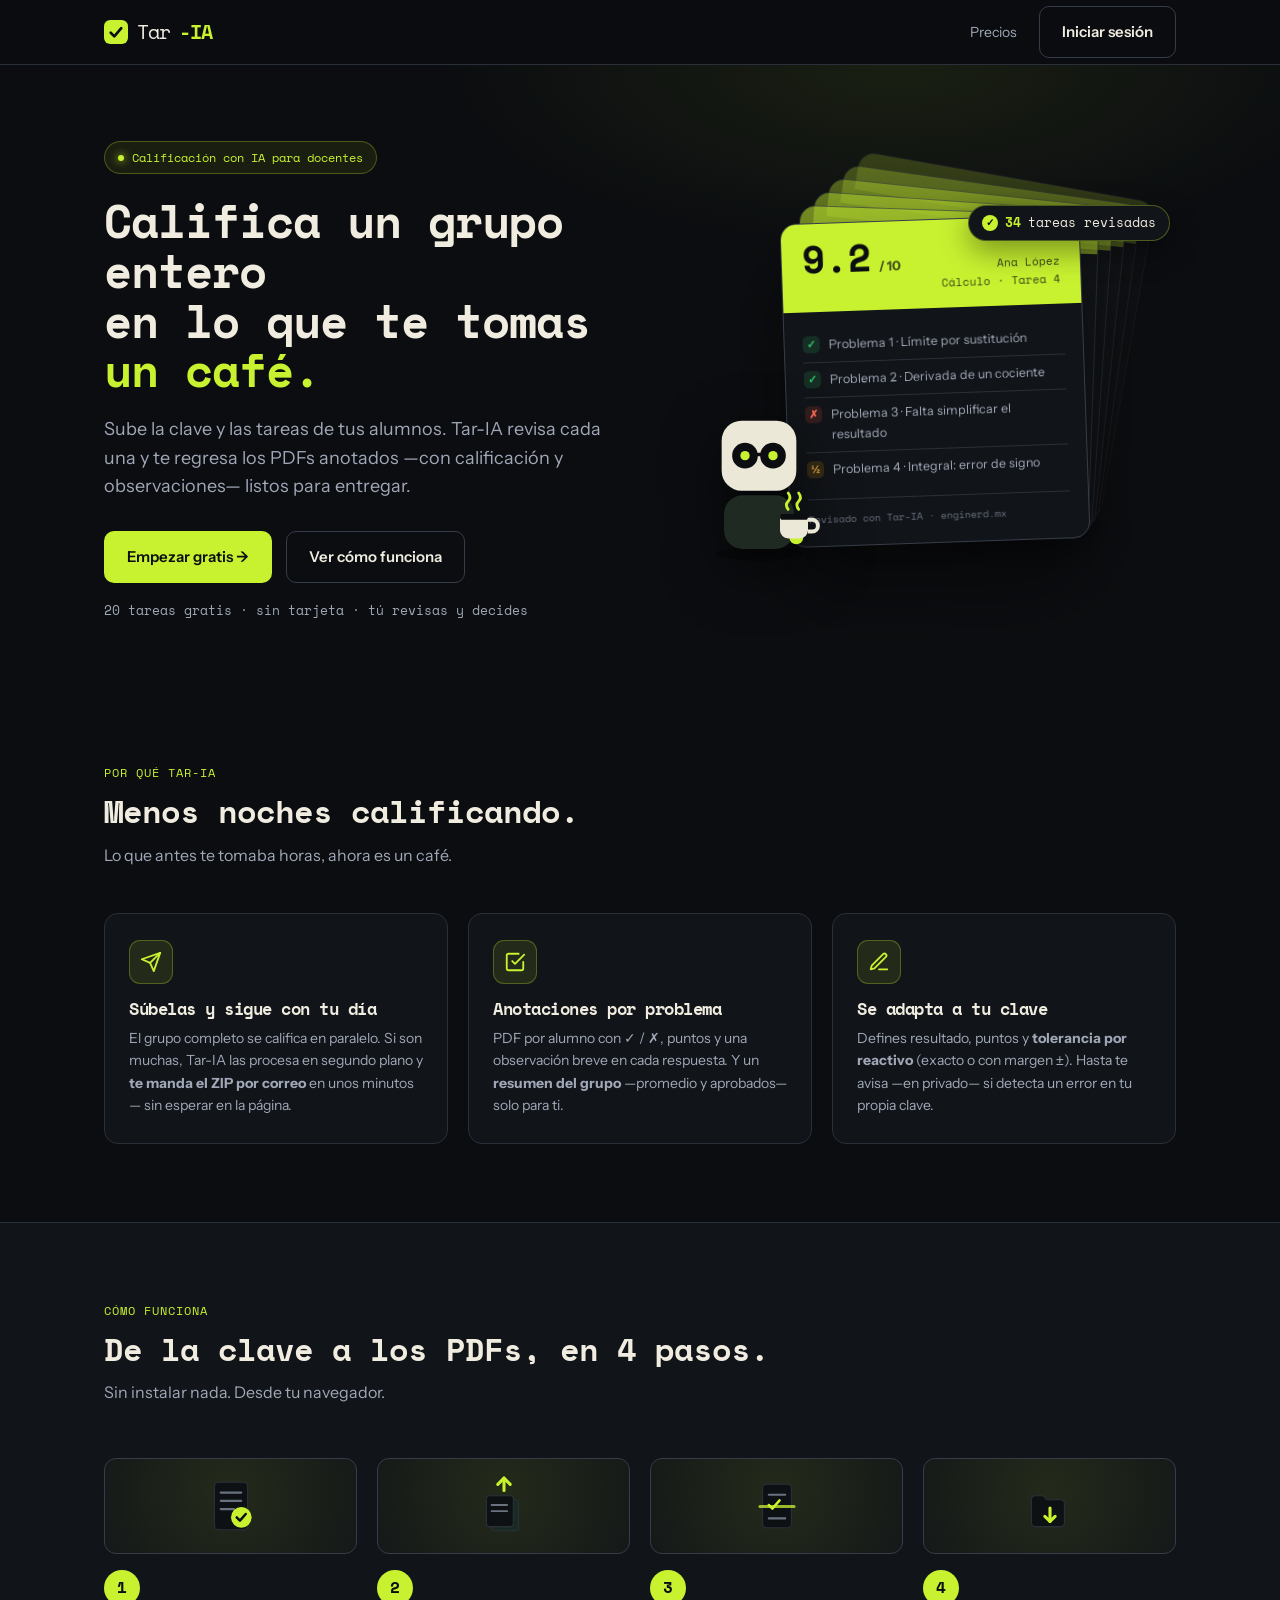
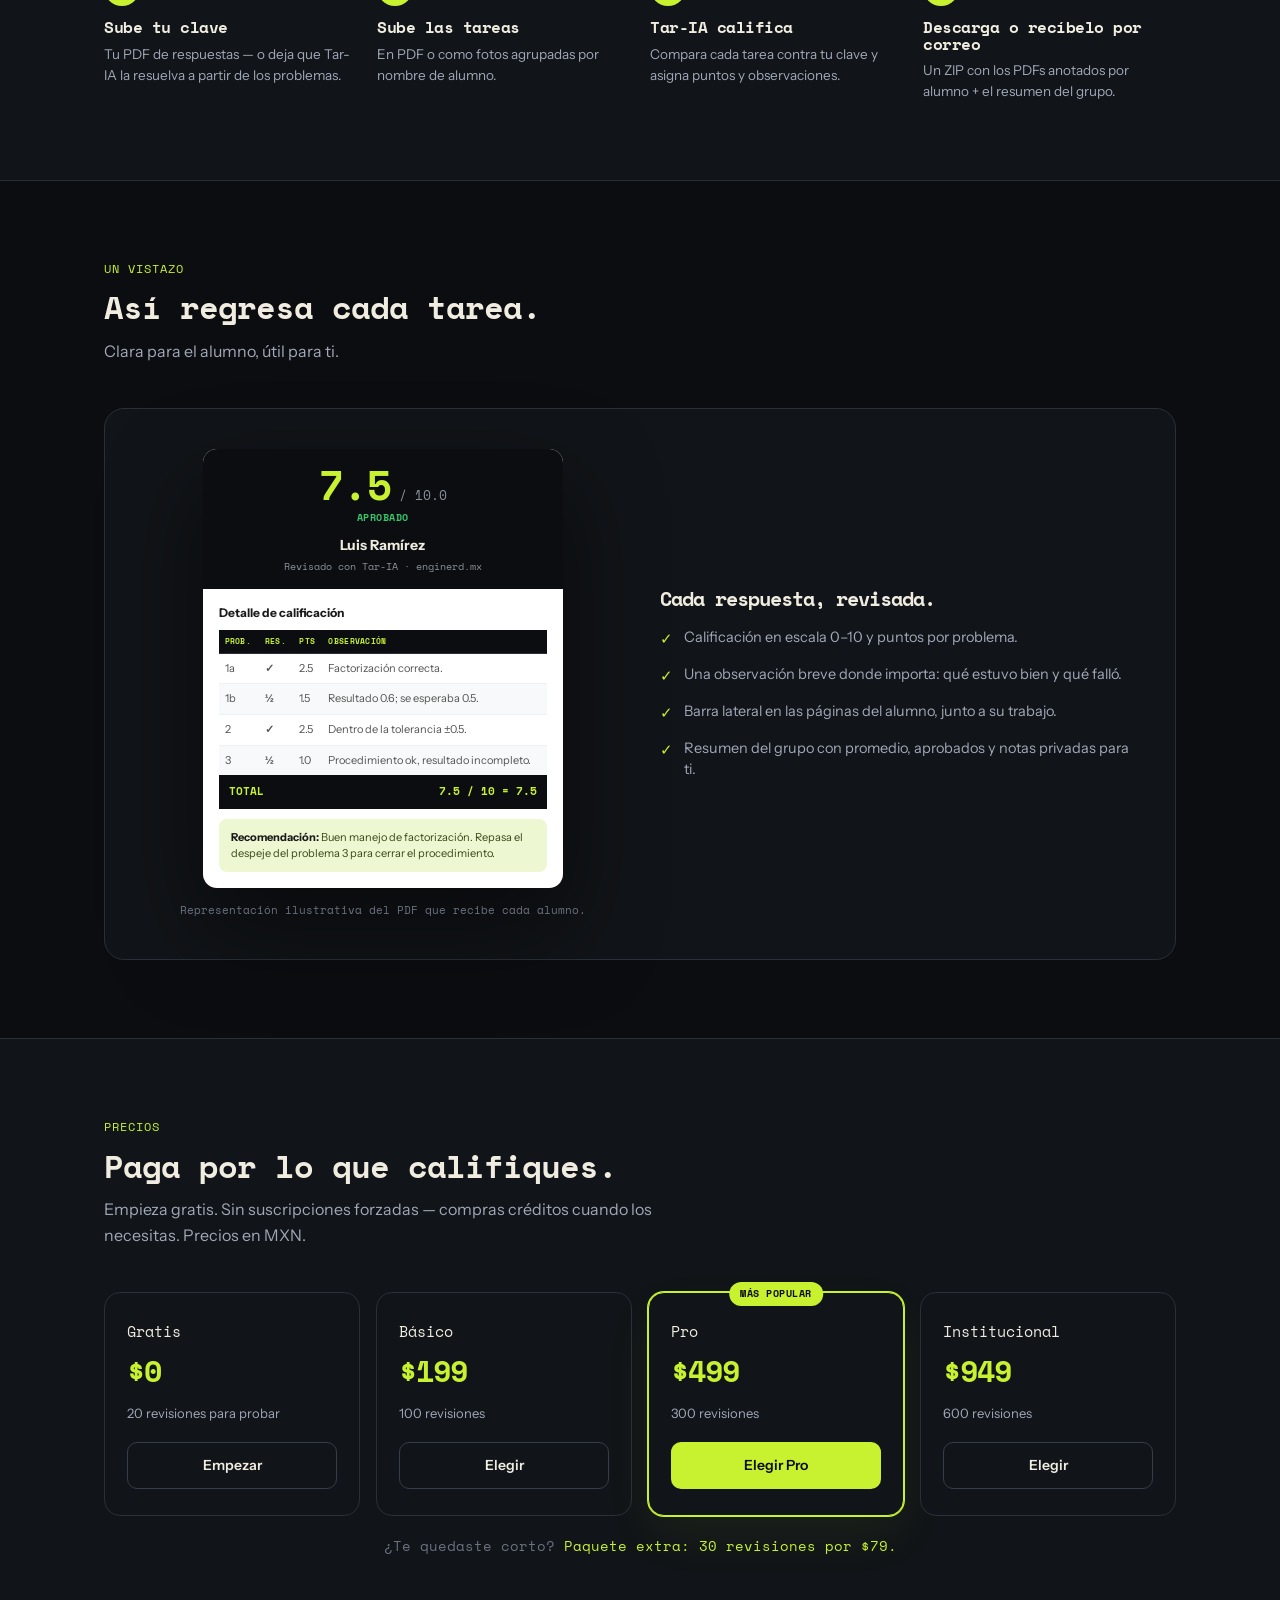
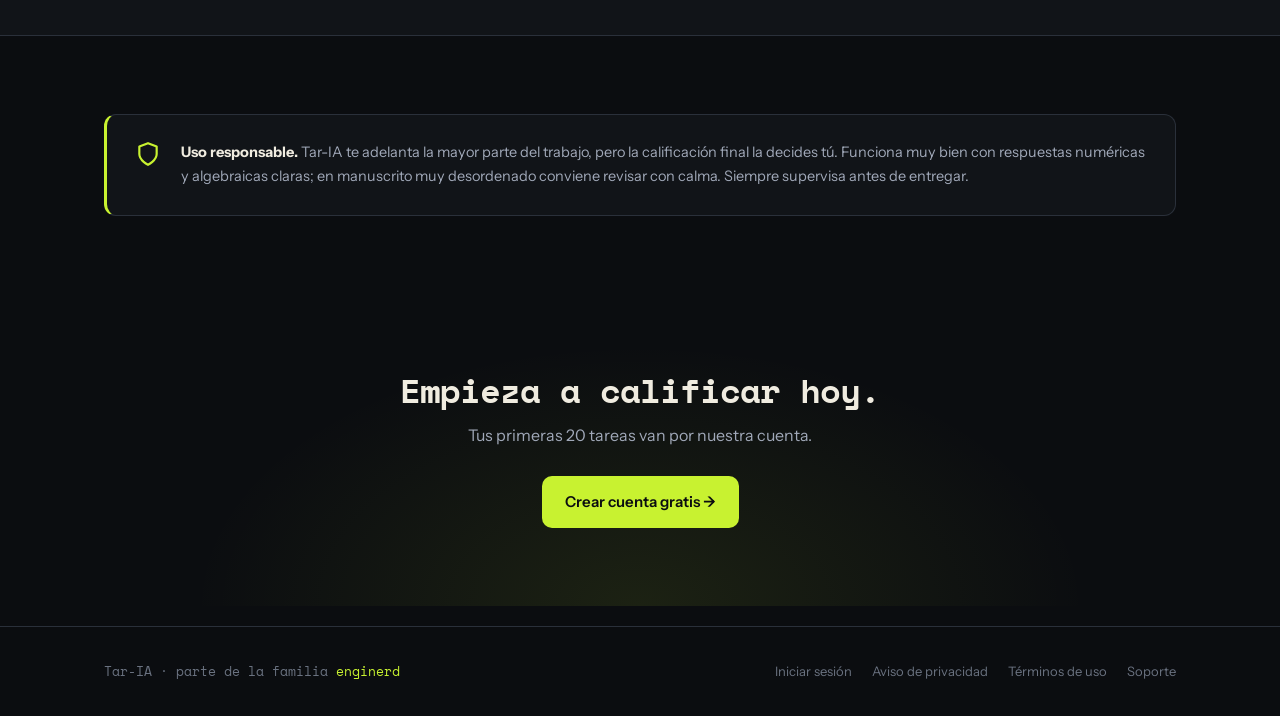
==== commit fa1da86a: "Copy: 20 tareas/revisiones gratis (hero, precios, CTA, tour del panel)" ====
--- a/index.html
+++ b/index.html
@@ -214,7 +214,7 @@
           <a href="./login.html" class="btn btn-lime">Empezar gratis →</a>
           <a href="#como-funciona" class="btn btn-ghost">Ver cómo funciona</a>
         </div>
-        <div class="hero-trust"><b>3 tareas gratis · sin tarjeta · tú revisas y decides</b></div>
+        <div class="hero-trust"><b>20 tareas gratis · sin tarjeta · tú revisas y decides</b></div>
       </div>
 
       <div class="hero-visual">
@@ -395,7 +395,7 @@
         <div class="plan">
           <div class="pname">Gratis</div>
           <div class="price">$0</div>
-          <div class="revs">3 revisiones para probar</div>
+          <div class="revs">20 revisiones para probar</div>
           <a href="./login.html" class="btn btn-ghost">Empezar</a>
         </div>
         <div class="plan">
@@ -436,7 +436,7 @@
   <section class="sec final-cta">
     <div class="wrap">
       <h2>Empieza a calificar hoy.</h2>
-      <p>Tus primeras 3 tareas van por nuestra cuenta.</p>
+      <p>Tus primeras 20 tareas van por nuestra cuenta.</p>
       <a href="./login.html" class="btn btn-lime">Crear cuenta gratis →</a>
     </div>
   </section>
--- a/css/style.css
+++ b/css/style.css
@@ -185,6 +185,17 @@
 .howto-cta{text-align:center;font-size:14px;color:var(--text2);padding:18px;background:rgba(200,242,48,.06);border:0.5px solid rgba(200,242,48,.25);border-radius:12px}
 .howto-cta a{color:var(--accent);text-decoration:none;font-weight:600;margin-left:6px}
 @media(max-width:680px){.howto-grid{grid-template-columns:1fr}}
+/* Figura animada por paso de la guía */
+.howto-ill{margin-left:auto;flex-shrink:0;width:56px;height:56px;border-radius:11px;background:radial-gradient(circle at 50% 34%, rgba(200,242,48,.10), rgba(200,242,48,.02));border:0.5px solid var(--border2);display:flex;align-items:center;justify-content:center}
+.howto-ill svg{width:40px;height:40px}
+@keyframes hi-bob{0%,100%{transform:translateY(2px)}50%{transform:translateY(-3px)}}
+@keyframes hi-scan{0%,100%{transform:translateY(-12px)}50%{transform:translateY(12px)}}
+@keyframes hi-pulse{0%,100%{opacity:.5;transform:scale(.94)}50%{opacity:1;transform:scale(1)}}
+.hi-bob{animation:hi-bob 2.4s ease-in-out infinite}
+.hi-pulse{transform-origin:center;transform-box:fill-box;animation:hi-pulse 2s ease-in-out infinite}
+.hi-scan{animation:hi-scan 2.6s ease-in-out infinite}
+@media(max-width:520px){.howto-ill{display:none}}
+@media(prefers-reduced-motion:reduce){.hi-bob,.hi-pulse,.hi-scan{animation:none}}
 
 /* ── BANNER VERIFICACIÓN DE CORREO ── */
 #verify-banner{display:flex;align-items:center;gap:10px;background:rgba(245,176,96,.12);border-bottom:0.5px solid rgba(245,176,96,.35);color:#f5b060;font-size:13px;padding:11px 24px}
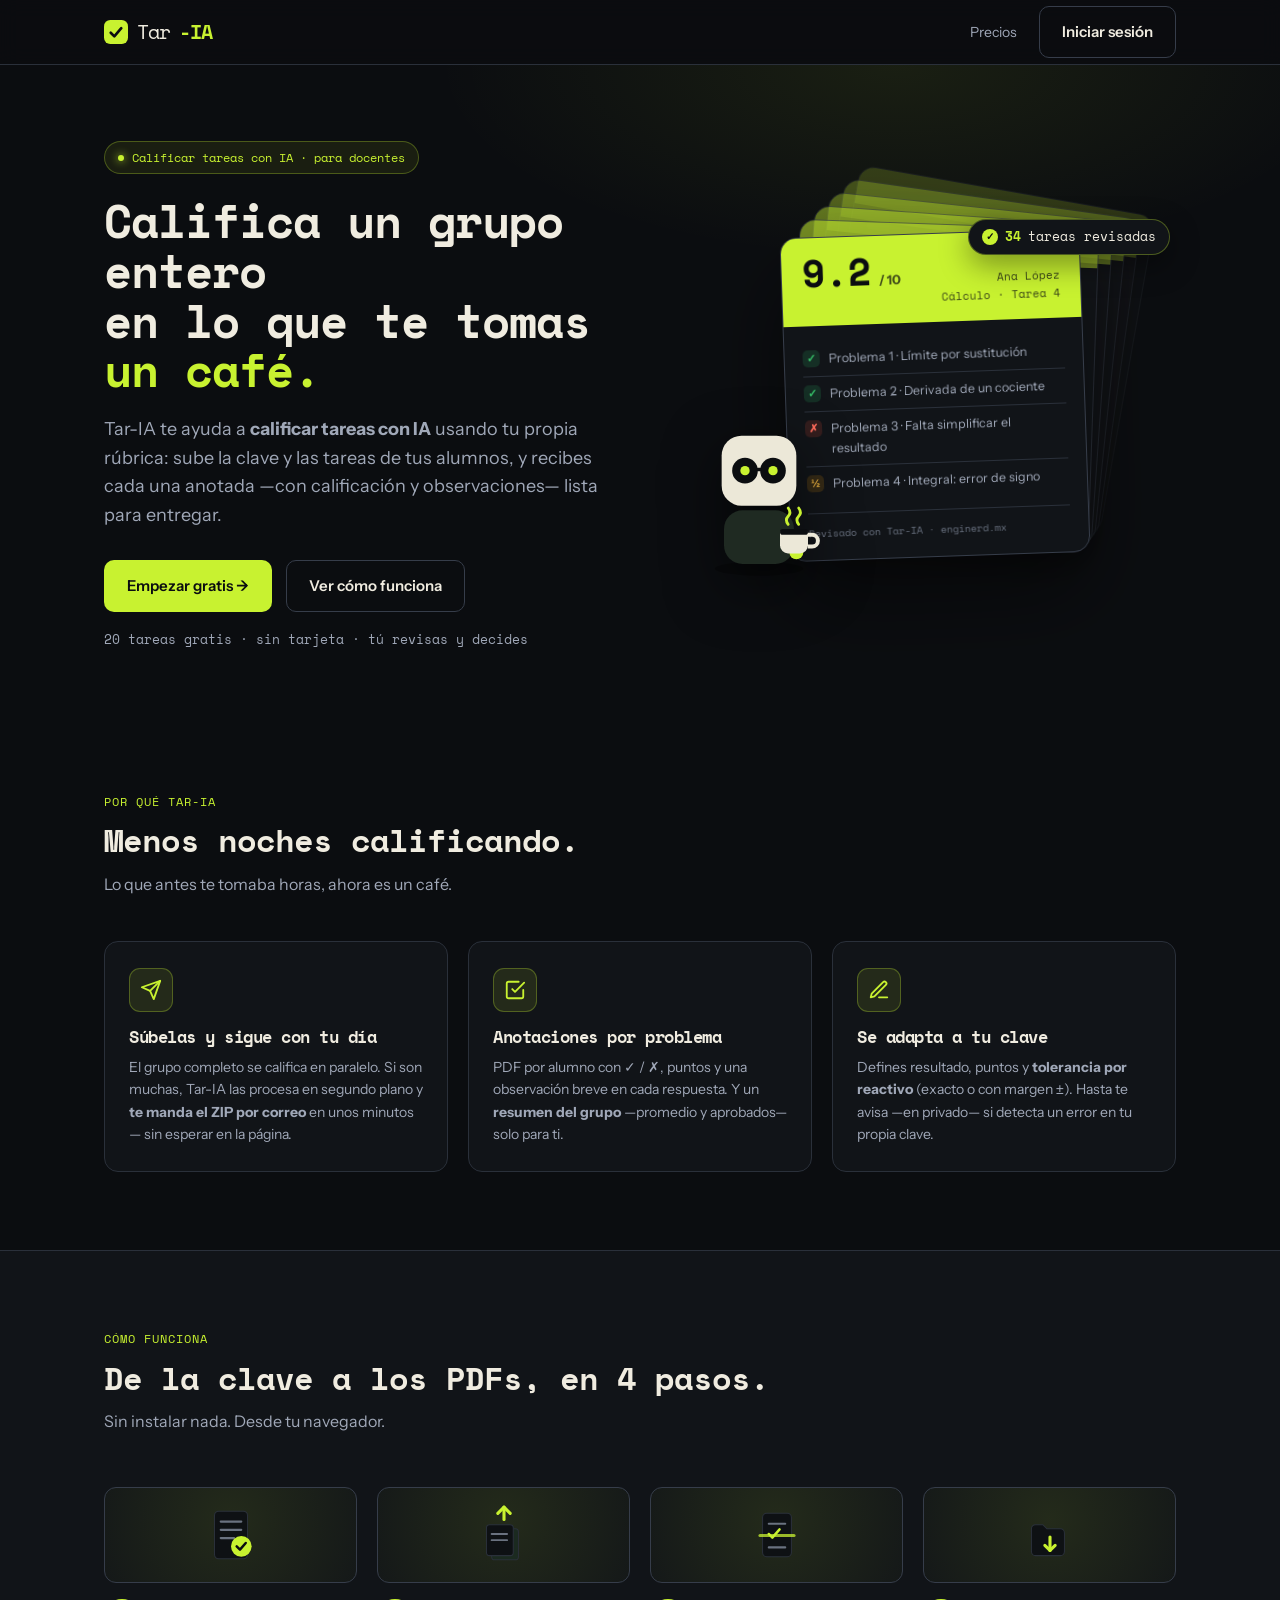
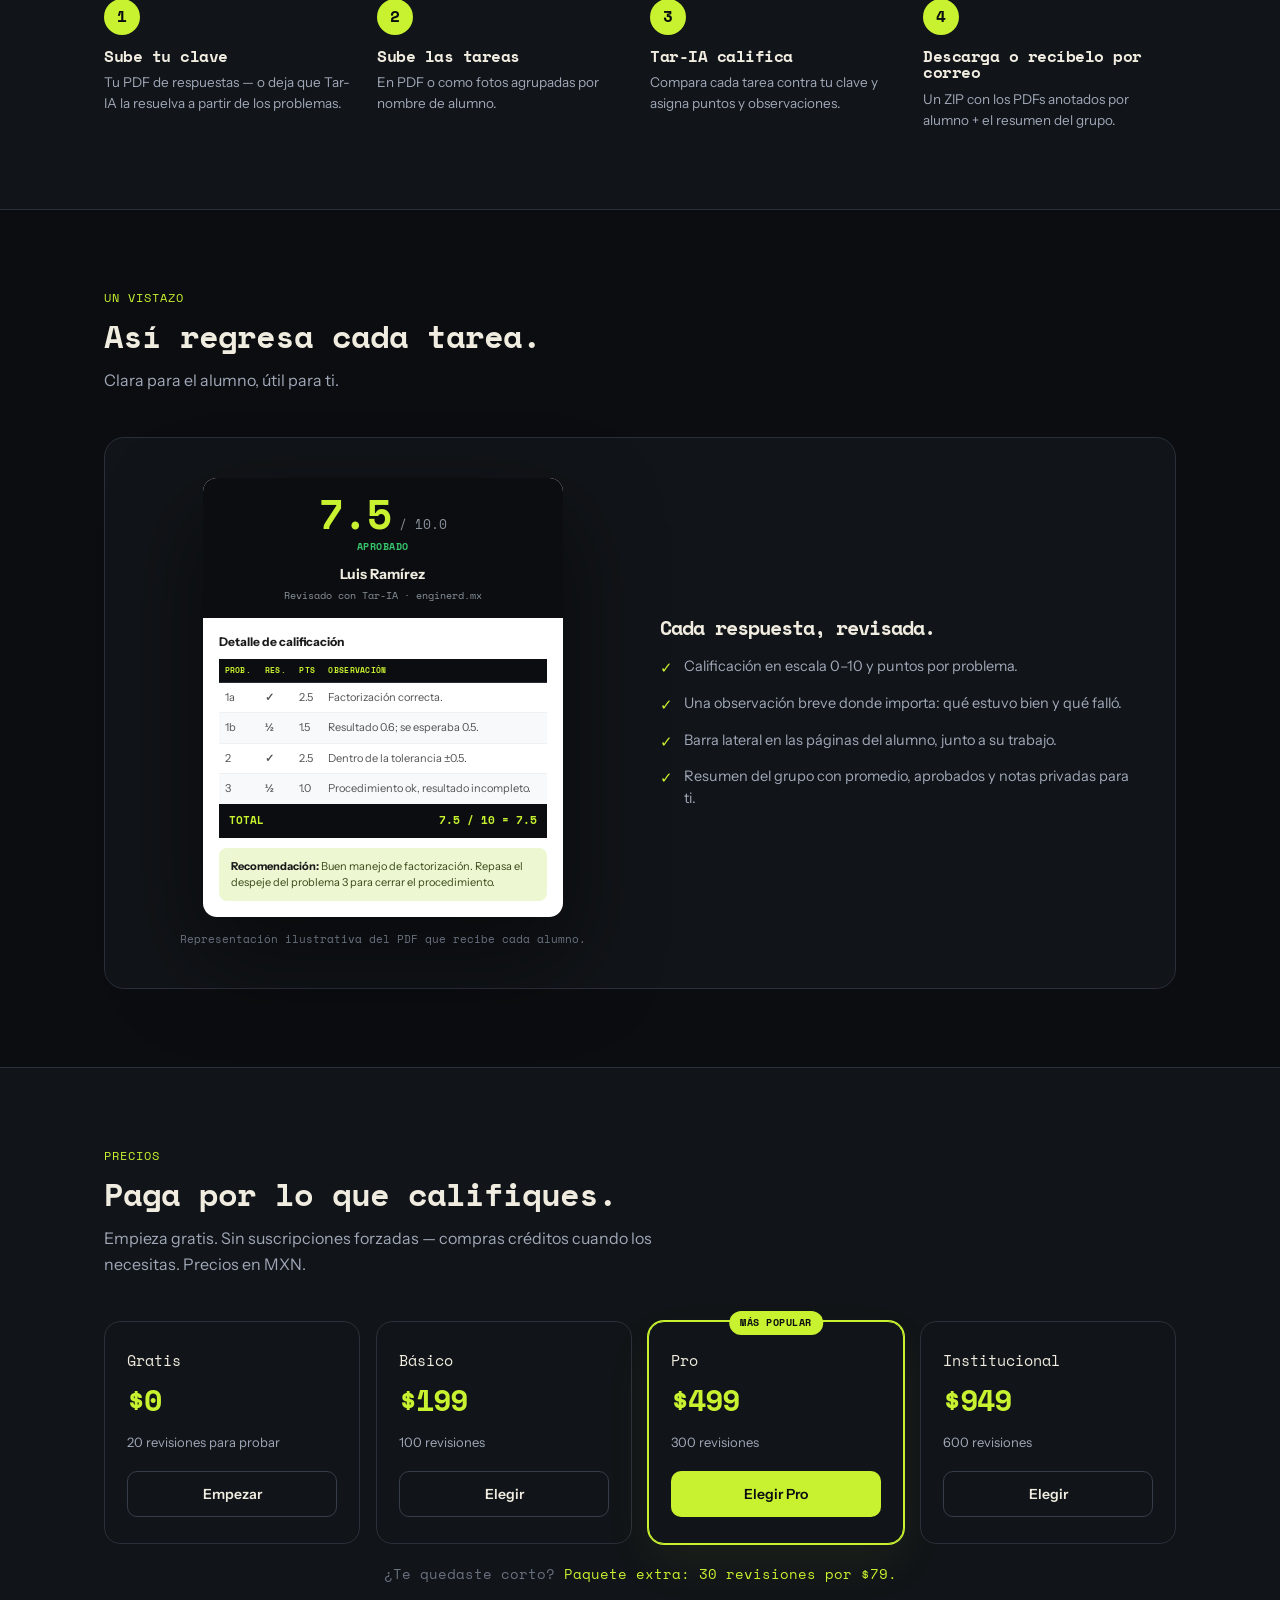
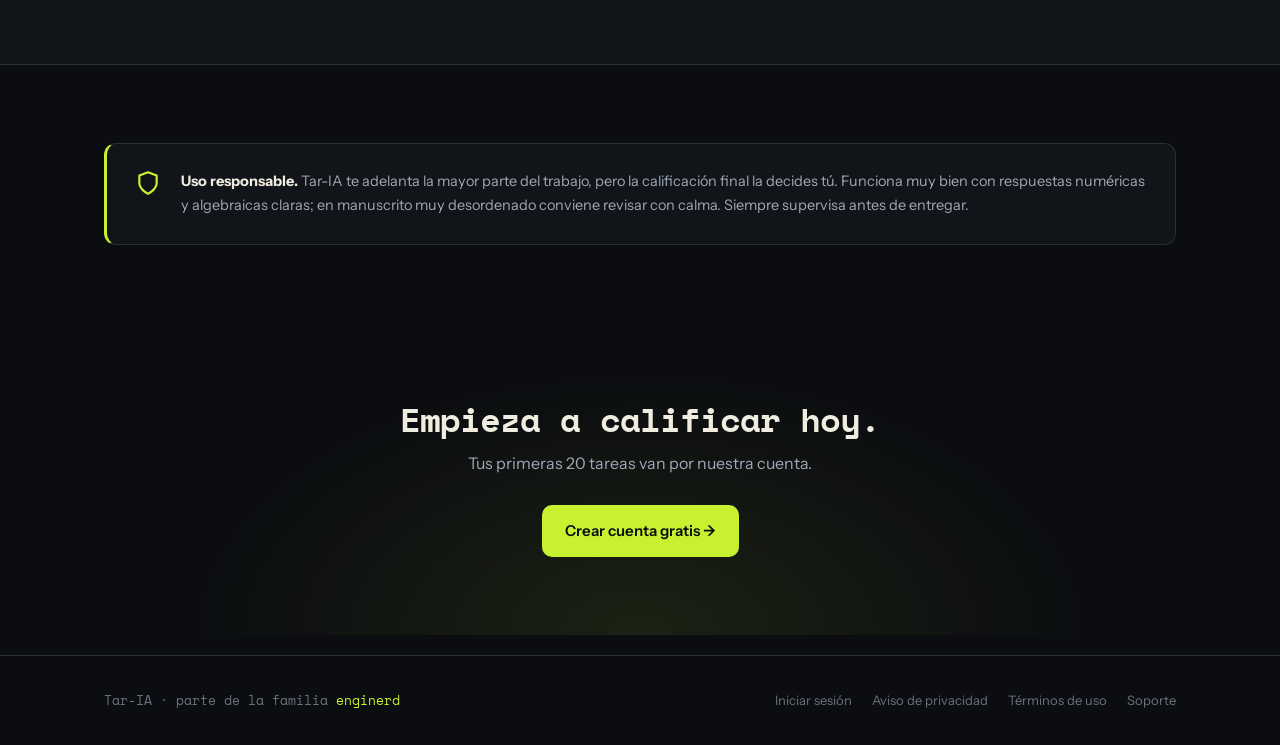
==== commit 772bfed1: "SEO tecnico: sitemap.xml + robots.txt + meta landing + noindex login/panel - sitemap.xml (raiz): lan" ====
--- a/index.html
+++ b/index.html
@@ -3,8 +3,22 @@
 <head>
 <meta charset="UTF-8">
 <meta name="viewport" content="width=device-width, initial-scale=1.0">
-<title>Tar-IA — Califica las tareas de tu grupo con IA</title>
-<meta name="description" content="Tar-IA revisa las tareas de todo tu grupo y te regresa cada una anotada, con calificación y observaciones. Tú revisas y entregas.">
+<title>Tar-IA — Califica tareas con IA usando TU rúbrica | Enginerd</title>
+<meta name="description" content="Tar-IA califica las tareas de tus alumnos con inteligencia artificial usando tu propia rúbrica. Ahorra horas de corrección, da retro a cada alumno y recupera tus domingos. Pruébalo gratis.">
+<link rel="canonical" href="https://taria.enginerd.mx/">
+<meta name="robots" content="index, follow">
+<!-- Open Graph / Twitter (para compartir en redes/WhatsApp) -->
+<meta property="og:type" content="website">
+<meta property="og:url" content="https://taria.enginerd.mx/">
+<meta property="og:site_name" content="Tar-IA · Enginerd">
+<meta property="og:locale" content="es_MX">
+<meta property="og:title" content="Tar-IA — Califica tareas con IA usando tu rúbrica">
+<meta property="og:description" content="Califica las tareas de tus alumnos con IA usando tu propia rúbrica. Ahorra horas de corrección y recupera tus domingos. Pruébalo gratis.">
+<meta property="og:image" content="https://taria.enginerd.mx/img/RobotInstruccionesyZIP.png">
+<meta name="twitter:card" content="summary_large_image">
+<meta name="twitter:title" content="Tar-IA — Califica tareas con IA usando tu rúbrica">
+<meta name="twitter:description" content="Califica las tareas de tus alumnos con IA usando tu propia rúbrica. Pruébalo gratis.">
+<meta name="twitter:image" content="https://taria.enginerd.mx/img/RobotInstruccionesyZIP.png">
 <link rel="icon" href="data:image/svg+xml,<svg xmlns='http://www.w3.org/2000/svg' viewBox='0 0 100 100'><rect width='100' height='100' rx='18' fill='%230b0d10'/><text y='.9em' font-size='72' x='14' fill='%23c8f230' font-family='monospace' font-weight='bold'>T</text></svg>">
 <link rel="stylesheet" href="./css/style.css">
 <style>
@@ -207,9 +221,9 @@
   <header class="lp-hero">
     <div class="wrap">
       <div>
-        <span class="eyebrow"><span class="dot"></span> Calificación con IA para docentes</span>
+        <span class="eyebrow"><span class="dot"></span> Calificar tareas con IA · para docentes</span>
         <h1>Califica un grupo entero<br>en lo que te tomas <span class="lime">un café.</span></h1>
-        <p class="lede">Sube la clave y las tareas de tus alumnos. Tar-IA revisa cada una y te regresa los PDFs anotados —con calificación y observaciones— listos para entregar.</p>
+        <p class="lede">Tar-IA te ayuda a <strong>calificar tareas con IA</strong> usando tu propia rúbrica: sube la clave y las tareas de tus alumnos, y recibes cada una anotada —con calificación y observaciones— lista para entregar.</p>
         <div class="hero-cta">
           <a href="./login.html" class="btn btn-lime">Empezar gratis →</a>
           <a href="#como-funciona" class="btn btn-ghost">Ver cómo funciona</a>
--- a/css/style.css
+++ b/css/style.css
@@ -5,8 +5,20 @@
   --border:#2a303a;--border2:#363d4a;
   --text:#f0ece0;--text2:#a0a8b8;--text3:#6a7280;
   --accent:#c8f230;--accent2:#a8cc20;
+  --accent-text:#c8f230;   /* lima usado como TEXTO/BORDE (en oscuro es el mismo lima) */
   --wa:#25d366;
   --error:#ff5d5d;--success:#4ade80;
+}
+/* Modo claro — el lima de marca se conserva para FONDOS (botones, barras), y para
+   textos/bordes se usa un lima OSCURO legible sobre blanco. Paleta clara familia Enginerd. */
+:root[data-theme="light"]{
+  --bg:#f7f8f4;--bg2:#ffffff;--bg3:#eef1e8;
+  --border:#e0e4d8;--border2:#c7cfba;
+  --text:#14181c;--text2:#4a5560;--text3:#78838f;
+  --accent:#c8f230;--accent2:#b0da1c;
+  --accent-text:#4d6b00;
+  --wa:#1da851;
+  --error:#d93838;--success:#2e9e5b;
 }
 *{box-sizing:border-box;margin:0;padding:0}
 body{font-family:'Instrument Sans',sans-serif;background:var(--bg);color:var(--text);line-height:1.6;min-height:100vh}
@@ -16,11 +28,13 @@
 /* ── TOPBAR ── */
 @keyframes nerdy-bob{0%,100%{transform:translateY(0)}50%{transform:translateY(-6px)}}
 .topbar{display:flex;align-items:center;justify-content:space-between;padding:18px 32px;border-bottom:0.5px solid var(--border);background:var(--bg2)}
-.topbar-logo{font-family:'Space Mono',monospace;font-size:19px;color:var(--accent);letter-spacing:-1px;text-decoration:none;display:flex;align-items:center;gap:8px}
+.topbar-logo{font-family:'Space Mono',monospace;font-size:19px;color:var(--accent-text);letter-spacing:-1px;text-decoration:none;display:flex;align-items:center;gap:8px}
 .topbar-logo .tag{font-size:10px;background:rgba(200,242,48,.1);border:0.5px solid rgba(200,242,48,.3);padding:2px 7px;border-radius:10px;letter-spacing:.5px}
 .topbar-user{display:flex;align-items:center;gap:14px;font-size:13px;color:var(--text2)}
-.topbar-plan{background:var(--bg3);border:0.5px solid var(--border2);padding:5px 12px;border-radius:7px;font-family:'Space Mono',monospace;font-size:12px;color:var(--accent)}
+.topbar-plan{background:var(--bg3);border:0.5px solid var(--border2);padding:5px 12px;border-radius:7px;font-family:'Space Mono',monospace;font-size:12px;color:var(--accent-text)}
 .topbar-creditos{font-family:'Space Mono',monospace;font-size:12px;color:var(--text3);padding:5px 10px;border:0.5px solid var(--border);border-radius:7px}
+.btn-theme{background:var(--bg3);border:0.5px solid var(--border2);border-radius:7px;color:var(--text2);cursor:pointer;font-size:14px;line-height:1;padding:6px 10px;transition:border-color .2s,color .2s}
+.btn-theme:hover{border-color:var(--accent);color:var(--accent-text)}
 .btn-logout{background:none;border:0.5px solid var(--border2);color:var(--text2);font-size:12px;padding:7px 13px;border-radius:7px;cursor:pointer;transition:border-color .2s,color .2s}
 .btn-logout:hover{border-color:var(--error);color:var(--error)}
 
@@ -46,7 +60,7 @@
 .auth-bl{position:absolute;bottom:46px;left:56px;z-index:3}
 .auth-br{position:absolute;bottom:46px;right:56px;z-index:3}
 
-.auth-brand{font-family:'Space Mono',monospace;font-size:18px;color:var(--accent);letter-spacing:-.5px;margin-bottom:30px}
+.auth-brand{font-family:'Space Mono',monospace;font-size:18px;color:var(--accent-text);letter-spacing:-.5px;margin-bottom:30px}
 .auth-brand span{color:var(--text3);font-size:11px;margin-left:4px}
 .auth-headline{font-size:2.3rem;line-height:1.12;font-weight:600;letter-spacing:-1.2px;margin-bottom:16px;text-shadow:0 2px 24px rgba(0,0,0,.6)}
 .auth-lede{font-size:14.5px;color:var(--text2);line-height:1.6;max-width:380px;margin-bottom:26px}
@@ -99,24 +113,24 @@
 .login-wrap{min-height:100vh;display:flex;align-items:center;justify-content:center;padding:24px;position:relative;overflow:hidden}
 .login-glow{position:absolute;top:-15%;right:-10%;width:600px;height:600px;background:radial-gradient(circle,rgba(200,242,48,.08) 0%,transparent 65%);pointer-events:none}
 .login-card{position:relative;z-index:1;background:var(--bg2);border:0.5px solid var(--border);border-radius:16px;padding:48px 40px;max-width:400px;width:100%;text-align:center}
-.login-logo{font-family:'Space Mono',monospace;font-size:28px;color:var(--accent);letter-spacing:-1px;margin-bottom:6px}
+.login-logo{font-family:'Space Mono',monospace;font-size:28px;color:var(--accent-text);letter-spacing:-1px;margin-bottom:6px}
 .login-tag{font-size:13px;color:var(--text3);margin-bottom:32px}
 .btn-google{display:flex;align-items:center;justify-content:center;gap:11px;width:100%;background:#fff;color:#1f1f1f;font-size:14px;font-weight:600;padding:13px 20px;border-radius:9px;border:none;cursor:pointer;text-decoration:none;transition:transform .15s,box-shadow .2s}
 .btn-google:hover{transform:translateY(-1px);box-shadow:0 6px 20px rgba(0,0,0,.3)}
 .login-or{display:flex;align-items:center;gap:12px;margin:20px 0;color:var(--text3);font-size:12px}
 .login-or::before,.login-or::after{content:'';flex:1;height:0.5px;background:var(--border2)}
 .login-input{width:100%;background:var(--bg3);border:0.5px solid var(--border2);border-radius:9px;padding:12px 14px;color:var(--text);font-family:inherit;font-size:14px;margin-bottom:10px}
-.login-input:focus{outline:none;border-color:var(--accent)}
+.login-input:focus{outline:none;border-color:var(--accent-text)}
 .btn-email{width:100%;background:var(--accent);color:#0b0d10;font-size:14px;font-weight:600;padding:12px 20px;border-radius:9px;border:none;cursor:pointer;transition:background .2s;margin-top:2px}
 .btn-email:hover{background:var(--accent2)}
 .btn-email:disabled{opacity:.55;cursor:not-allowed}
 .login-forgot{margin-top:12px;font-size:12px;text-align:center}
 .login-forgot a{color:var(--text3);text-decoration:none}
-.login-forgot a:hover{color:var(--accent)}
+.login-forgot a:hover{color:var(--accent-text)}
 .login-switch{margin-top:16px;font-size:13px;color:var(--text3)}
-.login-switch a{color:var(--accent);text-decoration:none;margin-left:5px}
+.login-switch a{color:var(--accent-text);text-decoration:none;margin-left:5px}
 .login-foot{margin-top:24px;font-size:12px;color:var(--text3)}
-.login-foot a{color:var(--accent);text-decoration:none}
+.login-foot a{color:var(--accent-text);text-decoration:none}
 
 /* ── PANEL LAYOUT ── */
 .panel-body{display:flex;min-height:calc(100vh - 65px)}
@@ -124,7 +138,7 @@
 .side-link{display:flex;align-items:center;gap:11px;padding:11px 14px;border-radius:8px;color:var(--text2);text-decoration:none;font-size:14px;cursor:pointer;transition:background .2s,color .2s;margin-bottom:3px;border:none;background:none;width:100%;text-align:left;font-family:inherit}
 .side-link svg{width:17px;height:17px;stroke:currentColor;fill:none;stroke-width:1.8;flex-shrink:0}
 .side-link:hover{background:var(--bg3);color:var(--text)}
-.side-link.active{background:rgba(200,242,48,.08);color:var(--accent)}
+.side-link.active{background:rgba(200,242,48,.08);color:var(--accent-text)}
 .main-content{flex:1;padding:36px 40px;min-width:0}
 .view{display:none;max-width:960px;margin:0 auto}
 .view.active{display:block}
@@ -137,19 +151,19 @@
 .field label{display:block;font-size:13px;color:var(--text2);margin-bottom:8px;font-weight:500}
 .field-hint{font-size:12px;color:var(--text3);margin-top:6px}
 .dropzone{border:1.5px dashed var(--border2);border-radius:10px;padding:24px;text-align:center;cursor:pointer;transition:border-color .2s,background .2s;font-size:13px;color:var(--text2)}
-.dropzone:hover,.dropzone.drag{border-color:var(--accent);background:rgba(200,242,48,.04)}
+.dropzone:hover,.dropzone.drag{border-color:var(--accent-text);background:rgba(200,242,48,.04)}
 .dropzone input{display:none}
 .file-list{margin-top:10px;display:flex;flex-direction:column;gap:6px}
 .file-item{display:flex;align-items:center;justify-content:space-between;background:var(--bg3);border:0.5px solid var(--border);border-radius:7px;padding:8px 12px;font-size:12px;font-family:'Space Mono',monospace}
 .file-item button{background:none;border:none;color:var(--text3);cursor:pointer;font-size:14px}
 textarea{width:100%;background:var(--bg3);border:0.5px solid var(--border2);border-radius:8px;padding:12px 14px;color:var(--text);font-family:inherit;font-size:14px;resize:vertical;min-height:80px}
-textarea:focus{outline:none;border-color:var(--accent)}
+textarea:focus{outline:none;border-color:var(--accent-text)}
 
 .btn-primary{display:inline-flex;align-items:center;gap:9px;background:var(--accent);color:#0b0d10;font-size:14px;font-weight:600;padding:13px 24px;border-radius:9px;border:none;cursor:pointer;transition:background .2s}
 .btn-primary:hover{background:var(--accent2)}
 .btn-primary:disabled{opacity:.5;cursor:not-allowed}
 .btn-secondary{display:inline-flex;align-items:center;gap:9px;background:transparent;color:var(--text);font-size:14px;font-weight:500;padding:13px 24px;border-radius:9px;border:0.5px solid var(--border2);cursor:pointer;transition:border-color .2s,color .2s}
-.btn-secondary:hover{border-color:var(--accent);color:var(--accent)}
+.btn-secondary:hover{border-color:var(--accent-text);color:var(--accent-text)}
 
 /* ── MODAL GENÉRICO (fotos, etc.) ── */
 .modal-overlay{position:fixed;inset:0;background:rgba(0,0,0,.55);backdrop-filter:blur(5px);-webkit-backdrop-filter:blur(5px);z-index:1100;display:flex;align-items:center;justify-content:center;padding:24px}
@@ -158,7 +172,7 @@
 .modal-box h2{font-size:1.25rem;margin-bottom:14px}
 .modal-box p{font-size:14px;color:var(--text2);line-height:1.6;margin-bottom:12px}
 .modal-box strong{color:var(--text)}
-.modal-example{font-family:'Space Mono',monospace;font-size:12.5px;color:var(--accent);background:var(--bg3);border:0.5px solid var(--border);border-radius:9px;padding:12px;margin:14px 0}
+.modal-example{font-family:'Space Mono',monospace;font-size:12.5px;color:var(--accent-text);background:var(--bg3);border:0.5px solid var(--border);border-radius:9px;padding:12px;margin:14px 0}
 .modal-warn{background:rgba(245,176,96,.1);border:0.5px solid rgba(245,176,96,.3);border-radius:9px;padding:11px 14px;color:#f5b060 !important;font-size:13px !important}
 .modal-actions{display:flex;gap:12px;justify-content:center;margin-top:22px}
 .modal-actions button{flex:1}
@@ -183,7 +197,7 @@
 .howto-card ul{margin:0;padding-left:18px}
 .howto-card li{font-size:13px;color:var(--text2);line-height:1.7}
 .howto-cta{text-align:center;font-size:14px;color:var(--text2);padding:18px;background:rgba(200,242,48,.06);border:0.5px solid rgba(200,242,48,.25);border-radius:12px}
-.howto-cta a{color:var(--accent);text-decoration:none;font-weight:600;margin-left:6px}
+.howto-cta a{color:var(--accent-text);text-decoration:none;font-weight:600;margin-left:6px}
 @media(max-width:680px){.howto-grid{grid-template-columns:1fr}}
 /* Figura animada por paso de la guía */
 .howto-ill{margin-left:auto;flex-shrink:0;width:56px;height:56px;border-radius:11px;background:radial-gradient(circle at 50% 34%, rgba(200,242,48,.10), rgba(200,242,48,.02));border:0.5px solid var(--border2);display:flex;align-items:center;justify-content:center}
@@ -208,24 +222,39 @@
 .clave-modo-btn{flex:1;background:none;border:none;color:var(--text2);font-size:13px;font-weight:500;padding:9px 12px;border-radius:7px;cursor:pointer;font-family:inherit;transition:background .2s,color .2s}
 .clave-modo-btn.active{background:var(--accent);color:#0b0d10;font-weight:600}
 #tabla-clave input{background:var(--bg3);border:0.5px solid var(--border2);border-radius:6px;color:var(--text);font-family:inherit;font-size:13px;padding:6px 8px;width:100%}
-#tabla-clave input:focus{outline:none;border-color:var(--accent)}
+#tabla-clave input:focus{outline:none;border-color:var(--accent-text)}
 #tabla-clave td{vertical-align:middle}
 #tabla-clave .col-puntos input{width:64px}
 #tabla-clave .col-tol input{width:72px}
 .btn-del-fila{background:none;border:none;color:var(--text3);cursor:pointer;font-size:14px}
 .btn-del-fila:hover{color:var(--error)}
 
+/* ── SELECTOR DE MODELO (estándar / premium) ── */
+.modelo-selector{display:grid;grid-template-columns:1fr 1fr;gap:10px}
+@media(max-width:560px){.modelo-selector{grid-template-columns:1fr}}
+.modelo-opt{position:relative;display:flex;align-items:flex-start;gap:11px;padding:13px 32px 13px 14px;border:1px solid var(--border2);border-radius:11px;background:var(--bg2);cursor:pointer;transition:border-color .15s,background .15s,box-shadow .15s}
+.modelo-opt:hover{border-color:var(--accent2)}
+.modelo-opt input{position:absolute;opacity:0;pointer-events:none}
+.modelo-opt.is-active{border-color:var(--accent);background:rgba(200,242,48,.10);box-shadow:0 0 0 1px var(--accent)}
+.modelo-ico{font-size:20px;line-height:1;margin-top:1px}
+.modelo-body{display:flex;flex-direction:column;gap:3px;flex:1;min-width:0}
+.modelo-nombre{font-weight:600;font-size:14px;color:var(--text);display:flex;align-items:center;gap:7px;flex-wrap:wrap}
+.modelo-badge{font-size:9.5px;font-weight:700;letter-spacing:.04em;text-transform:uppercase;color:var(--accent-text);background:rgba(200,242,48,.16);border:0.5px solid rgba(200,242,48,.45);padding:2px 7px;border-radius:99px}
+.modelo-desc{font-size:12px;color:var(--text2);line-height:1.35}
+.modelo-check{position:absolute;top:12px;right:12px;width:18px;height:18px;border-radius:99px;background:var(--accent);color:#0b0d10;font-size:12px;font-weight:700;display:none;align-items:center;justify-content:center;line-height:1}
+.modelo-opt.is-active .modelo-check{display:flex}
+
 /* ── AVISO DE CRÉDITOS ── */
-.creditos-aviso{background:rgba(200,242,48,.07);border:0.5px solid rgba(200,242,48,.3);border-radius:9px;padding:12px 16px;margin-bottom:16px;font-size:13px;color:var(--text2)}
-.creditos-aviso .cred-num{font-family:'Space Mono',monospace;font-weight:700;color:var(--accent);font-size:15px}
-.creditos-aviso .cred-sub{color:var(--text3);font-size:12px;margin-left:4px}
-.creditos-aviso .cred-warn{margin-top:8px;color:#ff8a8a;font-size:12px}
+.creditos-aviso{background:rgba(200,242,48,.12);border:1px solid rgba(200,242,48,.45);border-radius:10px;padding:14px 18px;margin-bottom:16px;font-size:14px;color:var(--text)}
+.creditos-aviso .cred-num{font-family:'Space Mono',monospace;font-weight:700;color:var(--accent-text);font-size:22px;line-height:1;vertical-align:-2px;margin:0 2px}
+.creditos-aviso .cred-sub{color:var(--text2);font-size:12.5px;margin-left:6px}
+.creditos-aviso .cred-warn{margin-top:8px;color:var(--error);font-size:13px;font-weight:600}
 
 /* ── ALERT ── */
 .alert{padding:14px 38px 14px 16px;border-radius:9px;font-size:13px;margin-bottom:20px;position:relative;line-height:1.55}
 .alert-error{background:rgba(255,93,93,.08);border:0.5px solid rgba(255,93,93,.3);color:#ff8a8a}
 .alert-success{background:rgba(74,222,128,.08);border:0.5px solid rgba(74,222,128,.3);color:var(--success)}
-.alert-info{background:rgba(200,242,48,.06);border:0.5px solid rgba(200,242,48,.25);color:var(--accent)}
+.alert-info{background:rgba(200,242,48,.06);border:0.5px solid rgba(200,242,48,.25);color:var(--accent-text)}
 
 /* ── TABLE ── */
 table{width:100%;border-collapse:collapse;font-size:13px}
@@ -240,7 +269,7 @@
 .plan-grid{display:grid;grid-template-columns:repeat(auto-fit,minmax(200px,1fr));gap:16px;margin-top:8px}
 .plan-card{background:var(--bg3);border:0.5px solid var(--border2);border-radius:12px;padding:24px 20px;text-align:center;position:relative;transition:border-color .2s,transform .2s}
 .plan-card:hover{transform:translateY(-3px)}
-.plan-card.current{border-color:var(--accent);background:rgba(200,242,48,.05)}
+.plan-card.current{border-color:var(--accent-text);background:rgba(200,242,48,.05)}
 .plan-card.current::before{content:'Plan actual';position:absolute;top:-10px;left:50%;transform:translateX(-50%);background:var(--accent);color:#0b0d10;font-size:10px;padding:3px 10px;border-radius:10px;font-family:'Space Mono',monospace;font-weight:700}
 .plan-name{font-family:'Space Mono',monospace;font-size:14px;color:var(--text2);text-transform:uppercase;letter-spacing:.5px;margin-bottom:10px}
 .plan-price{font-size:2rem;font-weight:700;margin-bottom:4px}
@@ -259,7 +288,7 @@
 
 /* ── TOOLTIPS DE AYUDA (ícono i) ── */
 .info-i{display:inline-flex;align-items:center;justify-content:center;width:15px;height:15px;border-radius:50%;border:1px solid var(--text3);color:var(--text3);font-size:10px;font-style:italic;font-family:Georgia,serif;cursor:help;margin-left:7px;position:relative;vertical-align:middle}
-.info-i:hover{border-color:var(--accent);color:var(--accent)}
+.info-i:hover{border-color:var(--accent-text);color:var(--accent-text)}
 .info-pop{display:none;position:absolute;bottom:140%;left:50%;transform:translateX(-50%);width:250px;background:var(--bg3);border:0.5px solid var(--border2);border-radius:9px;padding:11px 13px;font-size:12px;font-style:normal;font-weight:400;color:var(--text2);line-height:1.55;z-index:60;box-shadow:0 10px 28px rgba(0,0,0,.45);text-align:left;font-family:'Instrument Sans',sans-serif}
 .info-pop strong{color:var(--text)}
 .info-i:hover .info-pop{display:block}
@@ -282,7 +311,7 @@
 .kpi-card.kpi-accent{border-color:rgba(200,242,48,.35);background:rgba(200,242,48,.04)}
 .kpi-label{font-size:11px;color:var(--text3);text-transform:uppercase;letter-spacing:.6px;margin-bottom:8px}
 .kpi-num{font-family:'Space Mono',monospace;font-size:1.7rem;font-weight:700;color:var(--text);line-height:1}
-.kpi-card.kpi-accent .kpi-num{color:var(--accent)}
+.kpi-card.kpi-accent .kpi-num{color:var(--accent-text)}
 .kpi-foot{font-size:12px;color:var(--text3);margin-top:6px}
 .plan-bar-row{display:flex;align-items:center;gap:12px;margin-bottom:10px;font-size:13px}
 .plan-bar-name{width:110px;color:var(--text2);font-family:'Space Mono',monospace;font-size:12px;text-transform:capitalize}
@@ -293,7 +322,7 @@
 /* ── STAT MINI ── */
 .stat-row{display:grid;grid-template-columns:repeat(3,1fr);gap:14px;margin-bottom:28px}
 .stat-mini{background:var(--bg2);border:0.5px solid var(--border);border-radius:10px;padding:18px 20px}
-.stat-mini-num{font-family:'Space Mono',monospace;font-size:1.7rem;color:var(--accent);font-weight:700}
+.stat-mini-num{font-family:'Space Mono',monospace;font-size:1.7rem;color:var(--accent-text);font-weight:700}
 .stat-mini-label{font-size:12px;color:var(--text3);margin-top:4px}
 
 /* ── LOADER ── */
